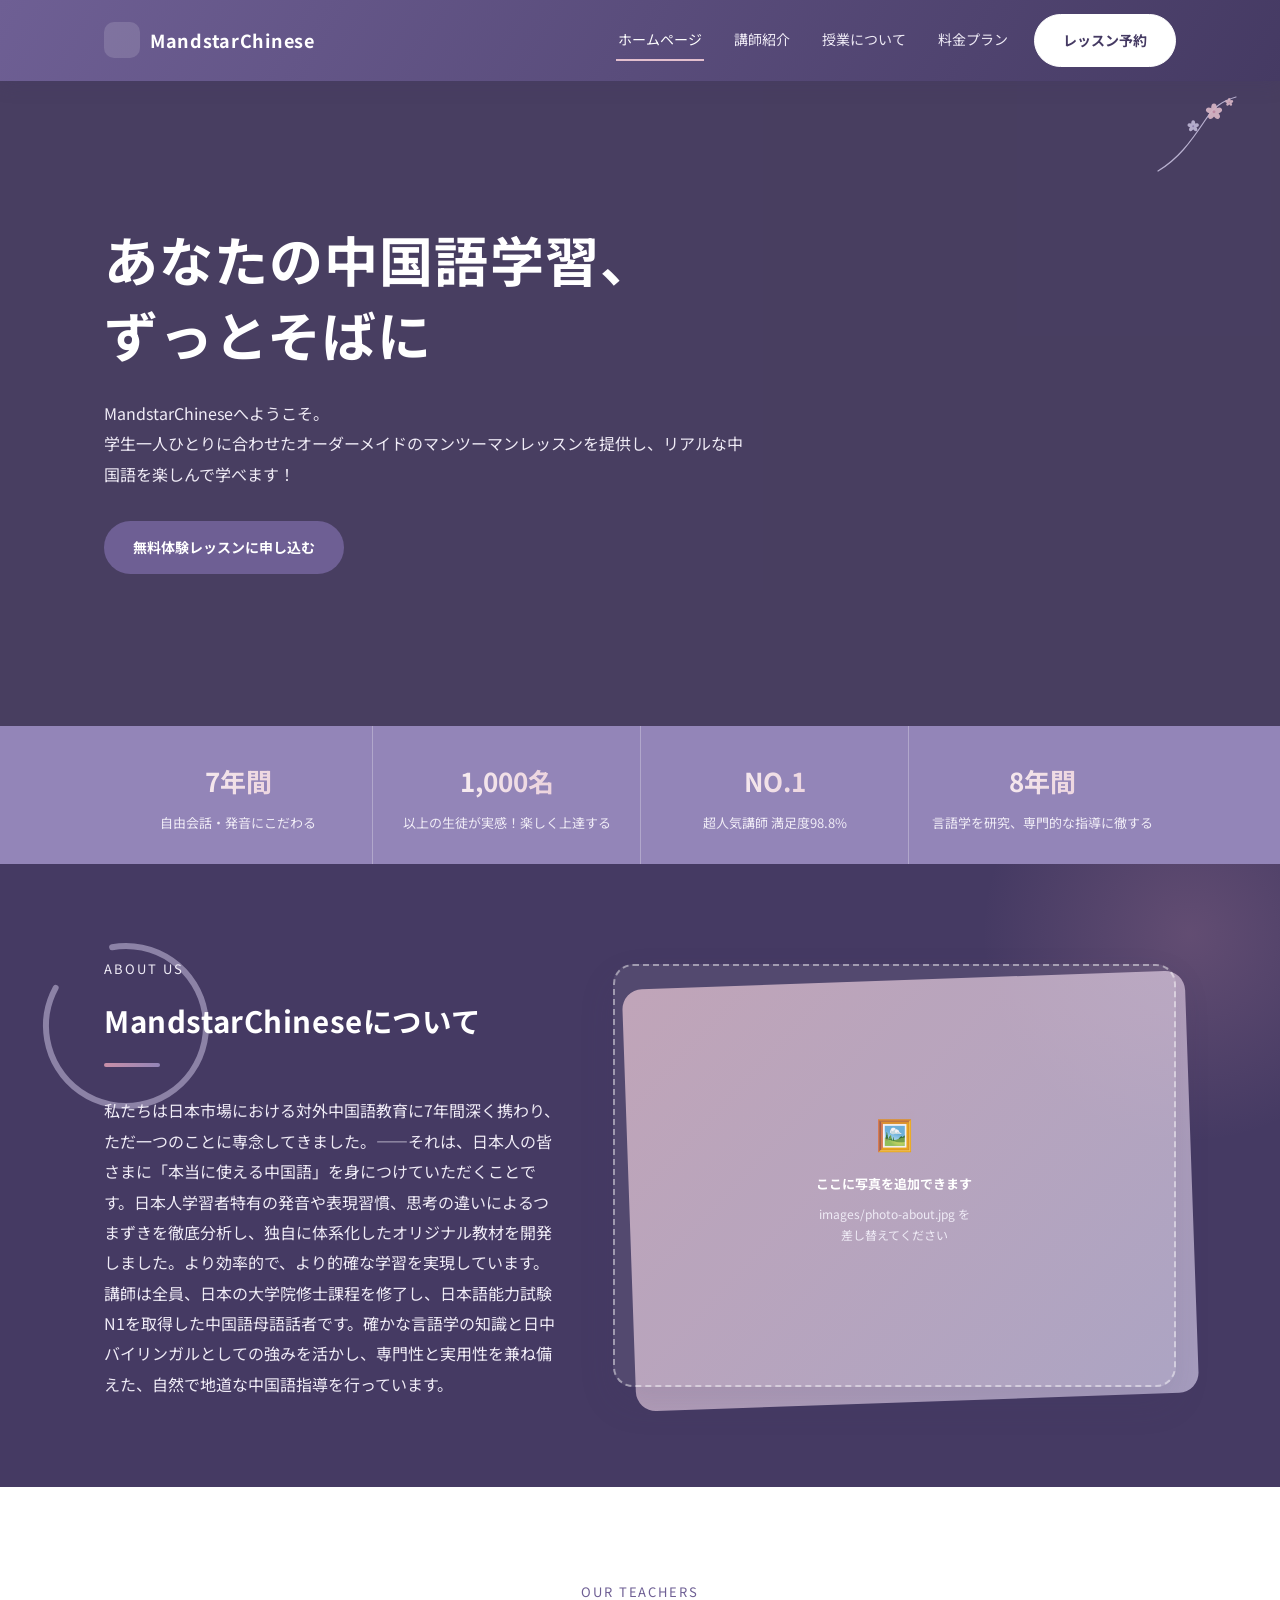
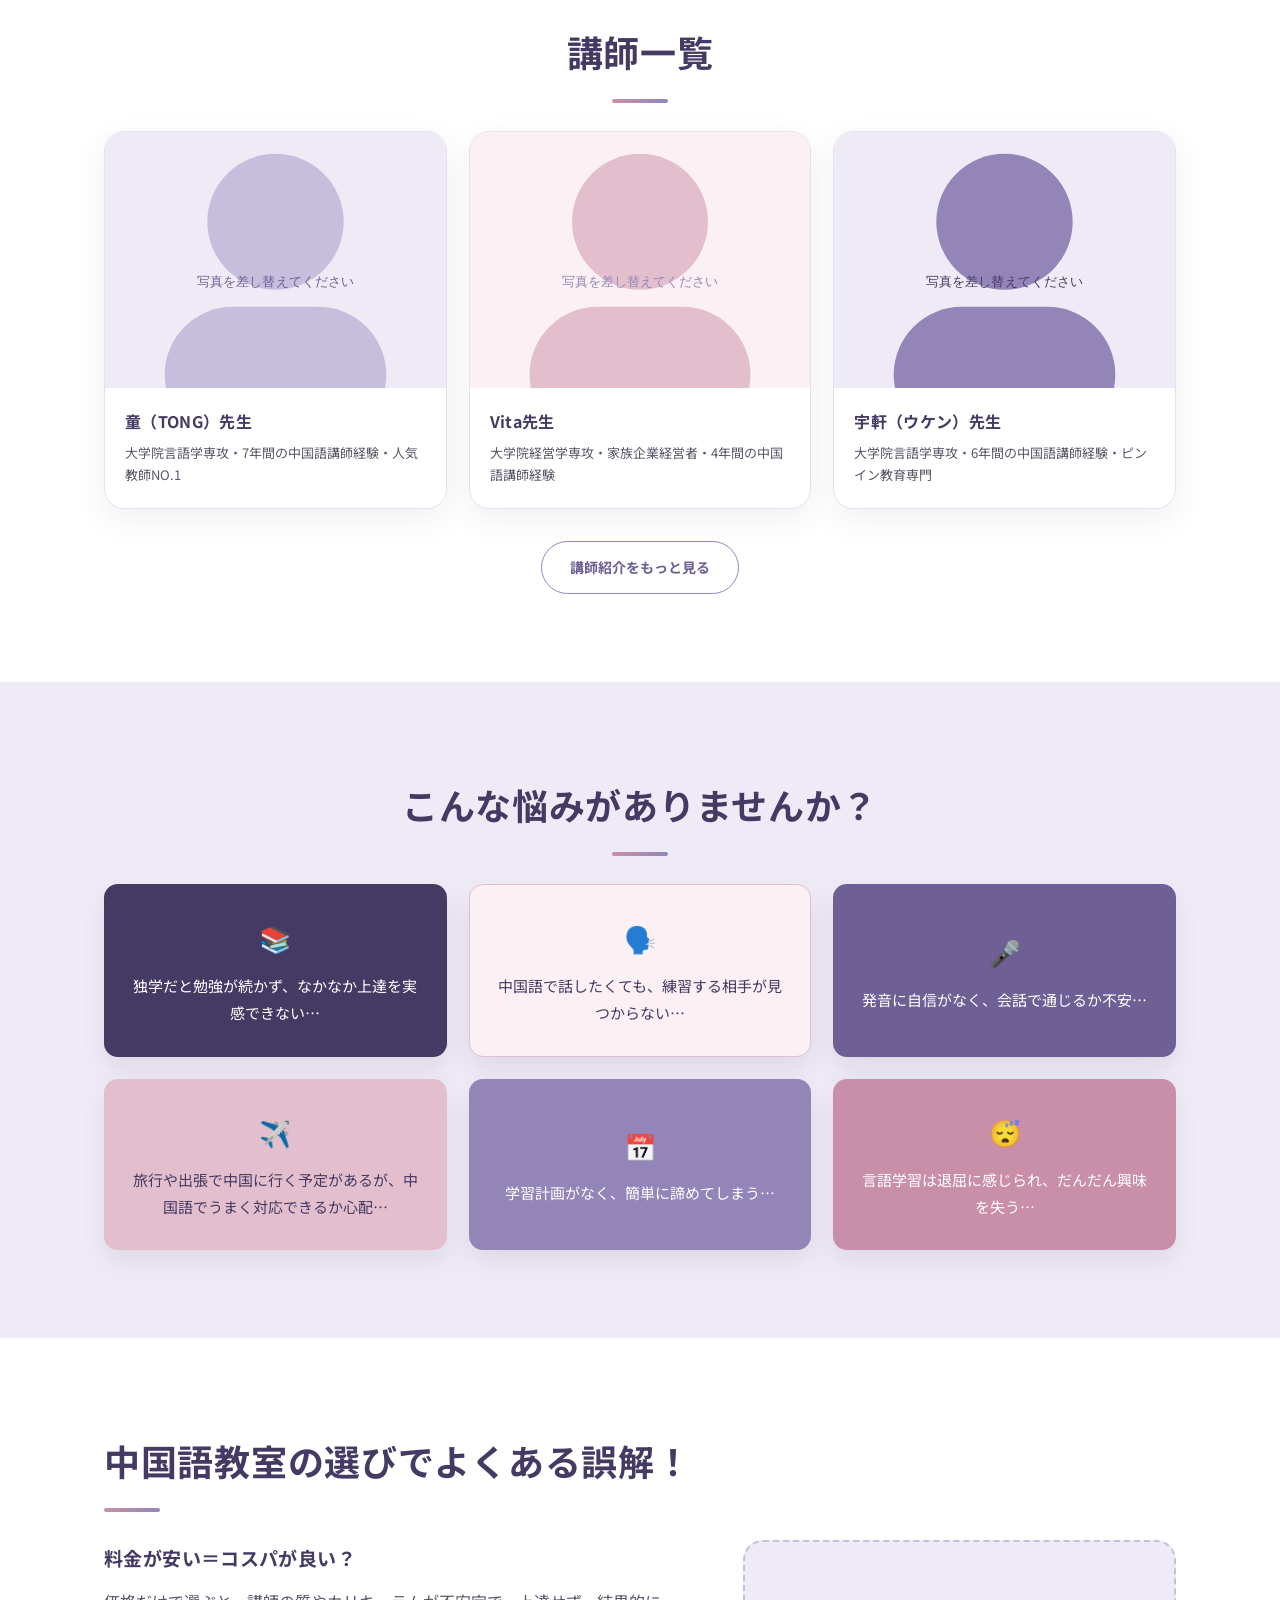
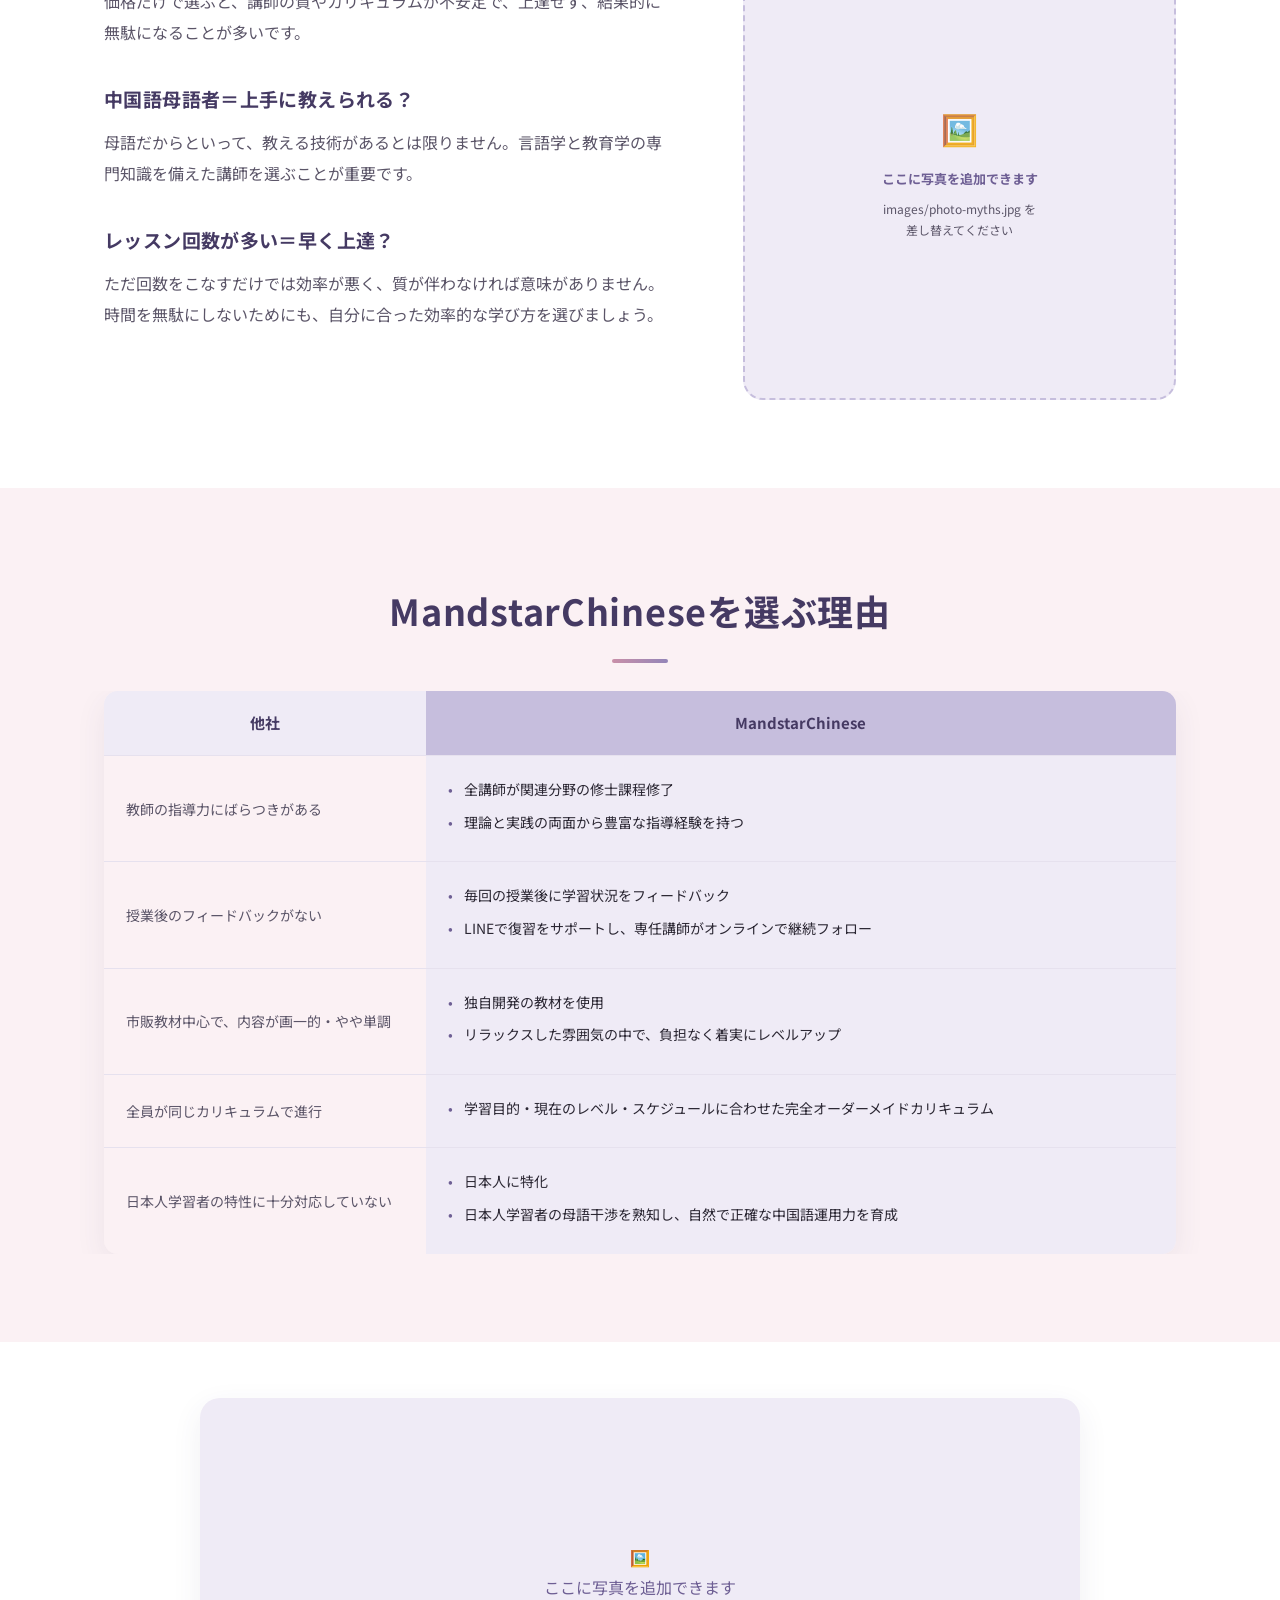
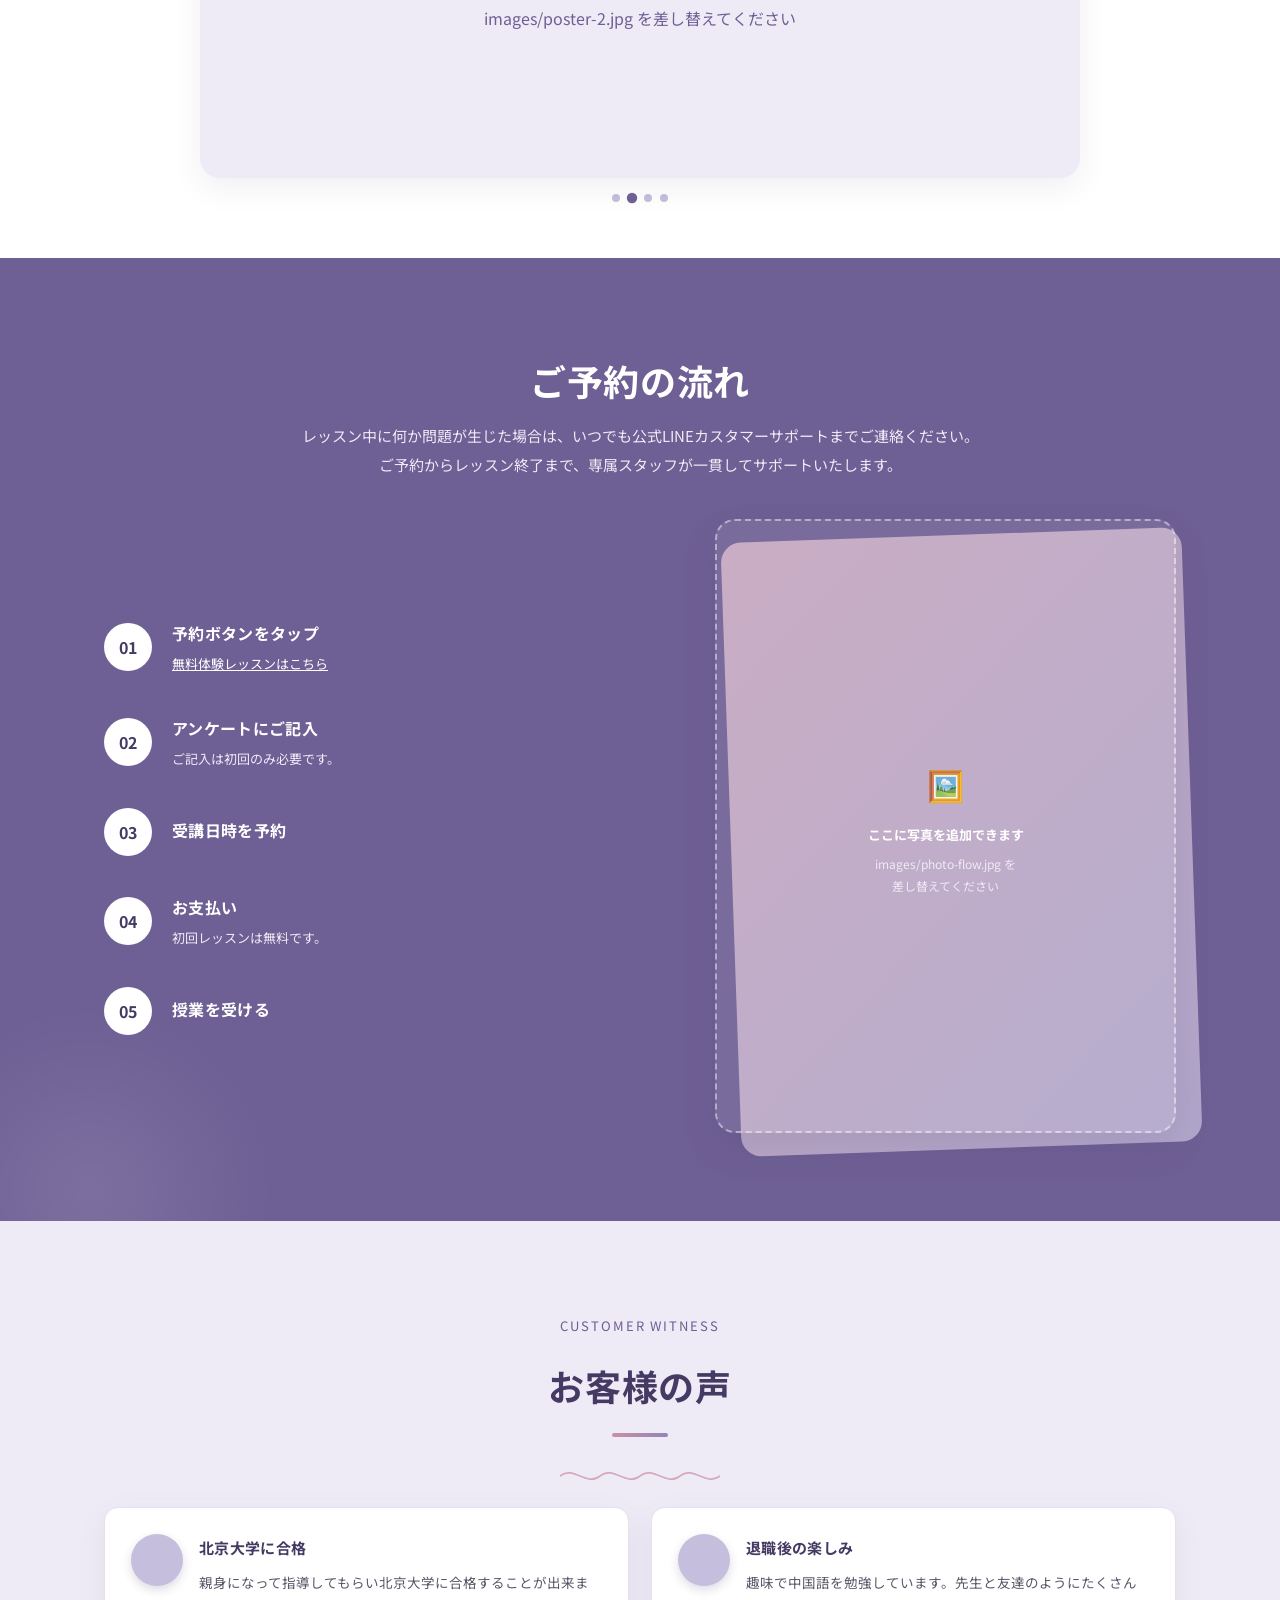
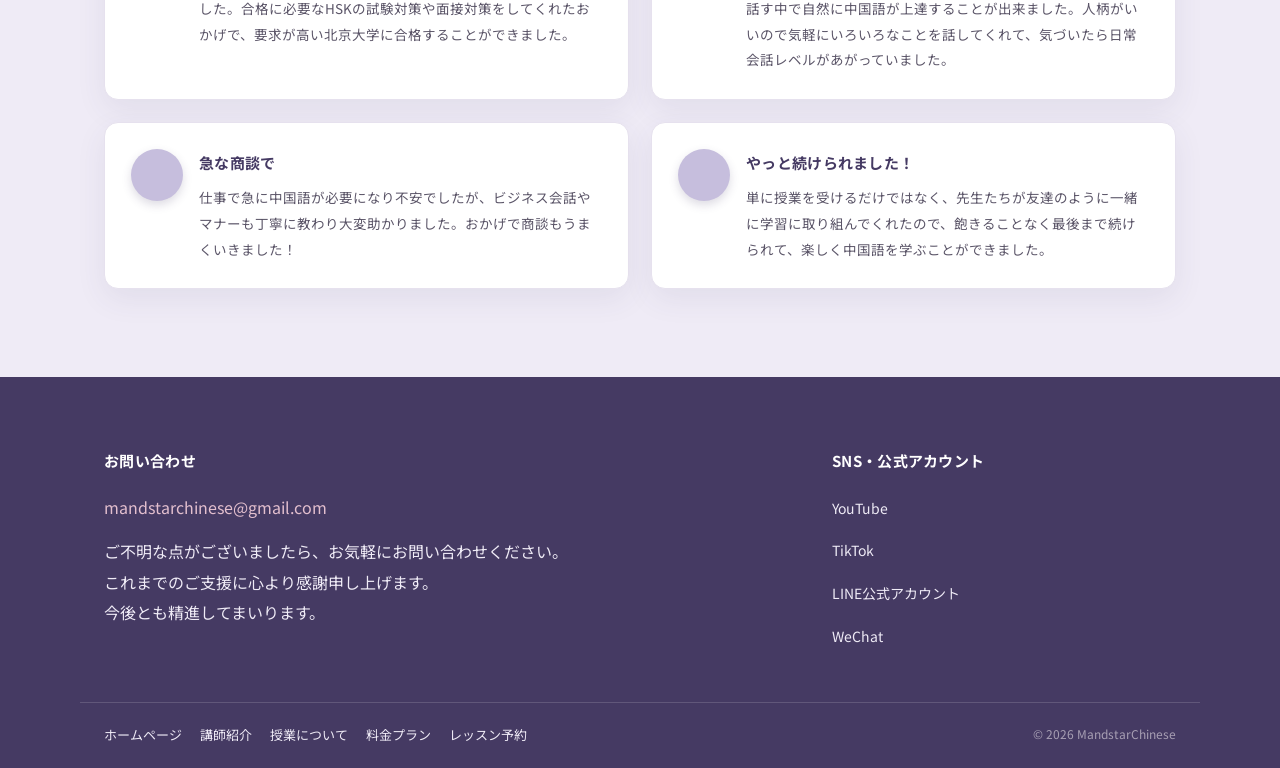
==== index.html @ 03eec08e "Add files via upload" ====
<!DOCTYPE html>
<html lang="ja">
<head>
<meta charset="UTF-8">
<meta name="viewport" content="width=device-width, initial-scale=1.0">
<title>MandstarChinese | あなたの中国語学習、ずっとそばに</title>
<meta name="description" content="MandstarChineseは、日本人学習者に特化したオーダーメイドのマンツーマン中国語レッスンを提供します。">
<link rel="preconnect" href="https://fonts.googleapis.com">
<link href="https://fonts.googleapis.com/css2?family=Noto+Sans+JP:wght@400;500;700;900&display=swap" rel="stylesheet">
<link rel="stylesheet" href="css/style.css">
</head>
<body>

<!-- ========== ヘッダー ========== -->
<header class="site-header">
  <div class="header-inner">
    <a href="index.html" class="logo">
      <!-- ★ロゴ画像: images/logo.png を置くとここに表示されます -->
      <span class="logo-mark"><img src="images/logo.png" alt="MandstarChinese ロゴ" onerror="this.remove()"></span>
      <span>MandstarChinese</span>
    </a>
    <nav class="main-nav" id="main-nav">
      <a href="index.html" class="nav-link active">ホームページ</a>
      <a href="teachers.html" class="nav-link">講師紹介</a>
      <a href="lessons.html" class="nav-link">授業について</a>
      <a href="pricing.html" class="nav-link">料金プラン</a>
    </nav>
    <a href="#" class="btn btn-pill" data-reservation-link target="_blank" rel="noopener">レッスン予約</a>
    <button class="nav-toggle" id="nav-toggle" aria-label="メニューを開く">&#9776;</button>
  </div>
</header>

<!-- ========== ヒーロー ========== -->
<section class="hero">
  <!--
    ★背景写真を追加するには★
    images/bg-hero.jpg というファイル名で写真を images フォルダに置くだけでOKです。
    （推奨: レッスン風景など横長写真、1920×1080px程度。このセクション全体の背景として表示され、
    上に半透明の黒いレイヤーが重なるので文字は常に読みやすくなります）
  -->
  <img src="images/bg-hero.jpg" alt="" class="section-bg-photo" onerror="this.remove()">
  <div class="section-overlay"></div>
  <img src="images/decor-sakura.svg" alt="" class="sakura-decor" aria-hidden="true">
  <div class="hero-inner">
    <div>
      <h1>あなたの中国語学習、<br>ずっとそばに</h1>
      <p>
        MandstarChineseへようこそ。<br>
        学生一人ひとりに合わせたオーダーメイドのマンツーマンレッスンを提供し、リアルな中国語を楽しんで学べます！
      </p>
      <div style="margin-top:32px;">
        <a href="#" class="btn btn-primary" data-reservation-link target="_blank" rel="noopener">無料体験レッスンに申し込む</a>
      </div>
    </div>
  </div>
</section>

<!-- ========== 実績数値バー ========== -->
<div class="stats-bar">
  <div class="container stats-grid">
    <div class="stat-item">
      <div class="stat-num">7年間</div>
      <div class="stat-label">自由会話・発音にこだわる</div>
    </div>
    <div class="stat-item">
      <div class="stat-num">1,000名</div>
      <div class="stat-label">以上の生徒が実感！楽しく上達する</div>
    </div>
    <div class="stat-item">
      <div class="stat-num">NO.1</div>
      <div class="stat-label">超人気講師 満足度98.8%</div>
    </div>
    <div class="stat-item">
      <div class="stat-num">8年間</div>
      <div class="stat-label">言語学を研究、専門的な指導に徹する</div>
    </div>
  </div>
</div>

<!-- ========== MandstarChineseについて ========== -->
<section class="about-section" style="position:relative;">
  <img src="images/decor-circle.svg" alt="" class="line-deco deco-circle" style="top:10%; left:2%;" aria-hidden="true">
  <div class="container split-block reverse">
    <div>
      <p class="eyebrow">About Us</p>
      <h2 class="section-title">MandstarChineseについて</h2>
      <div class="title-bar"></div>
      <p>
        私たちは日本市場における対外中国語教育に7年間深く携わり、ただ一つのことに専念してきました。――それは、日本人の皆さまに「本当に使える中国語」を身につけていただくことです。日本人学習者特有の発音や表現習慣、思考の違いによるつまずきを徹底分析し、独自に体系化したオリジナル教材を開発しました。より効率的で、より的確な学習を実現しています。講師は全員、日本の大学院修士課程を修了し、日本語能力試験N1を取得した中国語母語話者です。確かな言語学の知識と日中バイリンガルとしての強みを活かし、専門性と実用性を兼ね備えた、自然で地道な中国語指導を行っています。
      </p>
    </div>
    <!--
      ★画像を追加するには★
      images/photo-about.jpg というファイル名で写真を images フォルダに置くだけでOKです。
      （推奨: 教材やレッスン風景の写真、4:3、1200×900px程度）
    -->
    <div class="split-photo photo-stack">
      <div class="image-slot ratio-4-3 on-dark">
        <img src="images/photo-about.jpg" alt="MandstarChineseの授業風景" onerror="this.remove()">
        <div class="slot-placeholder">
          <span class="slot-icon">🖼️</span>
          <span class="slot-label">ここに写真を追加できます</span>
          <span class="slot-hint">images/photo-about.jpg を<br>差し替えてください</span>
        </div>
      </div>
    </div>
  </div>
</section>

<!-- ========== 講師プレビュー（teachers-data.js から自動生成） ========== -->
<section>
  <div class="container center">
    <p class="eyebrow">Our Teachers</p>
    <h2 class="section-title">講師一覧</h2>
    <div class="title-bar"></div>
  </div>
  <div class="container">
    <div class="card-grid cols-3" id="teacher-preview-list">
      <!-- js/render-teachers.js が自動でカードを生成します -->
    </div>
    <div class="center" style="margin-top:32px;">
      <a href="teachers.html" class="btn btn-outline">講師紹介をもっと見る</a>
    </div>
  </div>
</section>

<!-- ========== こんな悩みがありませんか？ ========== -->
<section class="bg-soft">
  <div class="container center">
    <h2 class="section-title">こんな悩みがありませんか？</h2>
    <div class="title-bar"></div>
  </div>
  <div class="container">
    <div class="card-grid cols-3">
      <div class="worry-card v1"><span class="worry-icon">📚</span>独学だと勉強が続かず、なかなか上達を実感できない…</div>
      <div class="worry-card v2"><span class="worry-icon">🗣️</span>中国語で話したくても、練習する相手が見つからない…</div>
      <div class="worry-card v3"><span class="worry-icon">🎤</span>発音に自信がなく、会話で通じるか不安…</div>
      <div class="worry-card v4"><span class="worry-icon">✈️</span>旅行や出張で中国に行く予定があるが、中国語でうまく対応できるか心配…</div>
      <div class="worry-card v5"><span class="worry-icon">📅</span>学習計画がなく、簡単に諦めてしまう…</div>
      <div class="worry-card v6"><span class="worry-icon">😴</span>言語学習は退屈に感じられ、だんだん興味を失う…</div>
    </div>
  </div>
</section>

<!-- ========== 中国語教室選びのよくある誤解 ========== -->
<section>
  <div class="container">
    <h2 class="section-title">中国語教室の選びでよくある誤解！</h2>
    <div class="title-bar"></div>
    <div class="split-block" style="align-items:stretch;">
      <div>
        <div class="myth-block">
          <h3>料金が安い＝コスパが良い？</h3>
          <p>価格だけで選ぶと、講師の質やカリキュラムが不安定で、上達せず、結果的に無駄になることが多いです。</p>
        </div>
        <div class="myth-block">
          <h3>中国語母語者＝上手に教えられる？</h3>
          <p>母語だからといって、教える技術があるとは限りません。言語学と教育学の専門知識を備えた講師を選ぶことが重要です。</p>
        </div>
        <div class="myth-block" style="margin-bottom:0;">
          <h3>レッスン回数が多い＝早く上達？</h3>
          <p>ただ回数をこなすだけでは効率が悪く、質が伴わなければ意味がありません。時間を無駄にしないためにも、自分に合った効率的な学び方を選びましょう。</p>
        </div>
      </div>
      <!--
        ★画像を追加するには★
        images/photo-myths.jpg というファイル名で写真を images フォルダに置くだけでOKです。
        （縦長、テキストブロックと同じ高さまで自動で伸びます）
      -->
      <div class="split-photo image-slot no-effect stretch-fill" style="margin-left:28px;margin-right:0;min-height:460px;">
        <img src="images/photo-myths.jpg" alt="" onerror="this.remove()">
        <div class="slot-placeholder">
          <span class="slot-icon">🖼️</span>
          <span class="slot-label">ここに写真を追加できます</span>
          <span class="slot-hint">images/photo-myths.jpg を<br>差し替えてください</span>
        </div>
      </div>
    </div>
  </div>
</section>

<!-- ========== MandstarChineseを選ぶ理由 ========== -->
<section class="bg-pink">
  <div class="container center">
    <h2 class="section-title">MandstarChineseを選ぶ理由</h2>
    <div class="title-bar"></div>
  </div>
  <div class="container table-scroll">
    <table class="compare-table">
      <thead>
        <tr><th>他社</th><th>MandstarChinese</th></tr>
      </thead>
      <tbody>
        <tr>
          <td>教師の指導力にばらつきがある</td>
          <td><ul><li>全講師が関連分野の修士課程修了</li><li>理論と実践の両面から豊富な指導経験を持つ</li></ul></td>
        </tr>
        <tr>
          <td>授業後のフィードバックがない</td>
          <td><ul><li>毎回の授業後に学習状況をフィードバック</li><li>LINEで復習をサポートし、専任講師がオンラインで継続フォロー</li></ul></td>
        </tr>
        <tr>
          <td>市販教材中心で、内容が画一的・やや単調</td>
          <td><ul><li>独自開発の教材を使用</li><li>リラックスした雰囲気の中で、負担なく着実にレベルアップ</li></ul></td>
        </tr>
        <tr>
          <td>全員が同じカリキュラムで進行</td>
          <td><ul><li>学習目的・現在のレベル・スケジュールに合わせた完全オーダーメイドカリキュラム</li></ul></td>
        </tr>
        <tr>
          <td>日本人学習者の特性に十分対応していない</td>
          <td><ul><li>日本人に特化</li><li>日本人学習者の母語干渉を熟知し、自然で正確な中国語運用力を育成</li></ul></td>
        </tr>
      </tbody>
    </table>
  </div>
</section>

<!-- ========== ポスターカルーセル（自動循環） ========== -->
<section class="tight">
  <div class="container">
    <!--
      ★写真を追加するには★
      images/poster-1.jpg 〜 poster-4.jpg というファイル名で images フォルダに置くだけでOKです。
      （推奨: 教室・レッスン風景・イベントなどの横長写真、21:9、1760×760px程度。4枚が自動で順番に切り替わります）
      枚数を増減したい場合は .poster-slide ブロックをコピー／削除し、
      下の .poster-dots 内の <span> も同数に合わせてください。
    -->
    <div class="poster-carousel" data-carousel>
      <div class="poster-slide is-active">
        <img src="images/poster-1.jpg" alt="教室の雰囲気の写真1" onerror="this.remove()">
        <div class="slot-placeholder">
          <span class="slot-icon">🖼️</span>
          <span class="slot-label">ここに写真を追加できます</span>
          <span class="slot-hint">images/poster-1.jpg を差し替えてください</span>
        </div>
      </div>
      <div class="poster-slide">
        <img src="images/poster-2.jpg" alt="教室の雰囲気の写真2" onerror="this.remove()">
        <div class="slot-placeholder">
          <span class="slot-icon">🖼️</span>
          <span class="slot-label">ここに写真を追加できます</span>
          <span class="slot-hint">images/poster-2.jpg を差し替えてください</span>
        </div>
      </div>
      <div class="poster-slide">
        <img src="images/poster-3.jpg" alt="教室の雰囲気の写真3" onerror="this.remove()">
        <div class="slot-placeholder">
          <span class="slot-icon">🖼️</span>
          <span class="slot-label">ここに写真を追加できます</span>
          <span class="slot-hint">images/poster-3.jpg を差し替えてください</span>
        </div>
      </div>
      <div class="poster-slide">
        <img src="images/poster-4.jpg" alt="教室の雰囲気の写真4" onerror="this.remove()">
        <div class="slot-placeholder">
          <span class="slot-icon">🖼️</span>
          <span class="slot-label">ここに写真を追加できます</span>
          <span class="slot-hint">images/poster-4.jpg を差し替えてください</span>
        </div>
      </div>
    </div>
    <div class="poster-dots">
      <span class="is-active"></span><span></span><span></span><span></span>
    </div>
  </div>
</section>

<!-- ========== ご予約の流れ ========== -->
<section class="flow-section">
  <div class="container center">
    <h2 class="section-title">ご予約の流れ</h2>
    <p class="section-sub">
      レッスン中に何か問題が生じた場合は、いつでも公式LINEカスタマーサポートまでご連絡ください。<br>
      ご予約からレッスン終了まで、専属スタッフが一貫してサポートいたします。
    </p>
  </div>
  <div class="container split-block">
    <div class="flow-steps" style="margin:0;">
      <div class="flow-step">
        <div class="flow-num">01</div>
        <div class="flow-text">
          <h4>予約ボタンをタップ</h4>
          <p><a href="#" data-reservation-link target="_blank" rel="noopener" style="color:#fff;text-decoration:underline;">無料体験レッスンはこちら</a></p>
        </div>
      </div>
      <div class="flow-step">
        <div class="flow-num">02</div>
        <div class="flow-text">
          <h4>アンケートにご記入</h4>
          <p>ご記入は初回のみ必要です。</p>
        </div>
      </div>
      <div class="flow-step">
        <div class="flow-num">03</div>
        <div class="flow-text"><h4>受講日時を予約</h4></div>
      </div>
      <div class="flow-step">
        <div class="flow-num">04</div>
        <div class="flow-text">
          <h4>お支払い</h4>
          <p>初回レッスンは無料です。</p>
        </div>
      </div>
      <div class="flow-step">
        <div class="flow-num">05</div>
        <div class="flow-text"><h4>授業を受ける</h4></div>
      </div>
    </div>
    <!--
      ★画像を追加するには★
      images/photo-flow.jpg というファイル名で写真を images フォルダに置くだけでOKです。
      （推奨: オンラインレッスンの様子、縦長 3:4、900×1200px程度）
    -->
    <div class="split-photo photo-stack">
      <div class="image-slot ratio-3-4 on-dark">
        <img src="images/photo-flow.jpg" alt="オンラインレッスンの様子" onerror="this.remove()">
        <div class="slot-placeholder">
          <span class="slot-icon">🖼️</span>
          <span class="slot-label">ここに写真を追加できます</span>
          <span class="slot-hint">images/photo-flow.jpg を<br>差し替えてください</span>
        </div>
      </div>
    </div>
  </div>
</section>

<!-- ========== お客様の声 ========== -->
<section class="bg-soft">
  <div class="container center">
    <p class="eyebrow">Customer Witness</p>
    <h2 class="section-title">お客様の声</h2>
    <div class="title-bar"></div>
    <img src="images/decor-wave.svg" alt="" style="width:160px;margin:0 auto 20px;opacity:.7;" aria-hidden="true">
  </div>
  <div class="container">
    <!--
      ★各生徒さんの写真を追加するには★
      images/customer-1.jpg 〜 customer-4.jpg というファイル名で images フォルダに置くだけでOKです（正方形推奨、300×300px程度）。
    -->
    <div class="card-grid cols-2">
      <div class="testimonial-card">
        <div class="avatar-slot"><img src="images/customer-1.jpg" alt="" onerror="this.remove()"></div>
        <div>
          <h4>北京大学に合格</h4>
          <p>親身になって指導してもらい北京大学に合格することが出来ました。合格に必要なHSKの試験対策や面接対策をしてくれたおかげで、要求が高い北京大学に合格することができました。</p>
        </div>
      </div>
      <div class="testimonial-card">
        <div class="avatar-slot"><img src="images/customer-2.jpg" alt="" onerror="this.remove()"></div>
        <div>
          <h4>退職後の楽しみ</h4>
          <p>趣味で中国語を勉強しています。先生と友達のようにたくさん話す中で自然に中国語が上達することが出来ました。人柄がいいので気軽にいろいろなことを話してくれて、気づいたら日常会話レベルがあがっていました。</p>
        </div>
      </div>
      <div class="testimonial-card">
        <div class="avatar-slot"><img src="images/customer-3.jpg" alt="" onerror="this.remove()"></div>
        <div>
          <h4>急な商談で</h4>
          <p>仕事で急に中国語が必要になり不安でしたが、ビジネス会話やマナーも丁寧に教わり大変助かりました。おかげで商談もうまくいきました！</p>
        </div>
      </div>
      <div class="testimonial-card">
        <div class="avatar-slot"><img src="images/customer-4.jpg" alt="" onerror="this.remove()"></div>
        <div>
          <h4>やっと続けられました！</h4>
          <p>単に授業を受けるだけではなく、先生たちが友達のように一緒に学習に取り組んでくれたので、飽きることなく最後まで続けられて、楽しく中国語を学ぶことができました。</p>
        </div>
      </div>
    </div>
  </div>
</section>

<!-- ========== フッター ========== -->
<footer class="site-footer" id="contact">
  <div class="footer-inner">
    <div class="footer-col">
      <h3>お問い合わせ</h3>
      <p class="footer-email"><a href="mailto:mandstarchinese@gmail.com" data-contact-email="link"><span data-contact-email="text">mandstarchinese@gmail.com</span></a></p>
      <p style="margin-top:14px;">
        ご不明な点がございましたら、お気軽にお問い合わせください。<br>
        これまでのご支援に心より感謝申し上げます。<br>
        今後とも精進してまいります。
      </p>
    </div>
    <div class="footer-col footer-social">
      <h3>SNS・公式アカウント</h3>
      <!-- ★クリックすると各SNSページに移動します。リンク先は js/config.js で設定してください -->
      <ul class="footer-social-list">
        <li><a href="#" data-social="youtube" target="_blank" rel="noopener">YouTube</a></li>
        <li><a href="#" data-social="tiktok" target="_blank" rel="noopener">TikTok</a></li>
        <li><a href="#" data-social="line" target="_blank" rel="noopener">LINE公式アカウント</a></li>
        <li><a href="#" data-social="wechat" target="_blank" rel="noopener">WeChat</a></li>
      </ul>
    </div>
  </div>
  <div class="footer-bottom">
    <nav class="footer-nav">
      <a href="index.html">ホームページ</a>
      <a href="teachers.html">講師紹介</a>
      <a href="lessons.html">授業について</a>
      <a href="pricing.html">料金プラン</a>
      <a href="#" data-reservation-link target="_blank" rel="noopener">レッスン予約</a>
    </nav>
    <p class="copyright">&copy; 2026 MandstarChinese</p>
  </div>
</footer>

<script src="js/config.js"></script>
<script src="js/teachers-data.js"></script>
<script src="js/render-teachers.js"></script>
<script src="js/main.js"></script>
</body>
</html>
---- css/style.css ----
/* ==========================================================================
   MandstarChinese - 共通スタイルシート
   カラーパレット・タイポグラフィ・共通コンポーネントをここで一元管理します。
   配色を変えたい場合は :root 内の変数だけを書き換えてください。
   ========================================================================== */

:root {
  --purple-900: #453A63;
  --purple-700: #6E5F94;
  --purple-500: #9385B8;
  --purple-300: #C6BEDD;
  --purple-100: #EFEBF6;
  --pink-500: #C98FA8;
  --pink-300: #E3BFCE;
  --pink-100: #FBF1F4;
  --white: #FFFFFF;
  --ink-900: #2B2733;
  --ink-600: #5B5568;
  --ink-300: #A79FB3;
  --border: #E6E1EE;
  --shadow: 0 10px 30px rgba(69, 58, 99, 0.08);
  --radius-lg: 20px;
  --radius-md: 14px;
  --radius-sm: 8px;
  --max-width: 1120px;
}

* { box-sizing: border-box; margin: 0; padding: 0; }
html { scroll-behavior: smooth; }

body {
  font-family: "Noto Sans JP", "Hiragino Kaku Gothic ProN", "Yu Gothic", "Meiryo", sans-serif;
  color: var(--ink-900);
  background: var(--white);
  line-height: 1.9;
  -webkit-font-smoothing: antialiased;
}

img { max-width: 100%; display: block; }
a { color: inherit; text-decoration: none; }
ul { list-style: none; }

.container { max-width: var(--max-width); margin: 0 auto; padding: 0 24px; }

section { padding: 88px 0; }
section.tight { padding: 56px 0; }

h1, h2, h3, h4 { font-weight: 700; letter-spacing: 0.02em; }

.eyebrow {
  display: inline-block;
  font-size: 13px;
  letter-spacing: 0.15em;
  color: var(--purple-700);
  text-transform: uppercase;
  margin-bottom: 12px;
}

.section-title { font-size: clamp(26px, 3.4vw, 36px); color: var(--purple-900); margin-bottom: 8px; }
.section-sub { color: var(--ink-600); font-size: 15px; margin-bottom: 40px; }

.title-bar { width: 56px; height: 4px; background: linear-gradient(90deg, var(--pink-500), var(--purple-500)); border-radius: 2px; margin: 14px 0 28px; }
.center { text-align: center; }
.center .title-bar { margin-left: auto; margin-right: auto; }

/* ---------- Buttons ---------- */
.btn {
  display: inline-flex;
  align-items: center;
  justify-content: center;
  padding: 12px 28px;
  border-radius: 999px;
  font-size: 14px;
  font-weight: 700;
  border: 1.5px solid transparent;
  cursor: pointer;
  transition: all .2s ease;
  white-space: nowrap;
}
.btn-pill { background: var(--white); color: var(--purple-900); border-color: var(--white); }
.btn-pill:hover { background: var(--pink-100); }
.btn-primary { background: var(--purple-700); color: var(--white); }
.btn-primary:hover { background: var(--purple-900); }
.btn-outline { border-color: var(--purple-500); color: var(--purple-700); background: transparent; }
.btn-outline:hover { background: var(--purple-100); }

/* ---------- Header ---------- */
.site-header { position: sticky; top: 0; z-index: 100; background: linear-gradient(120deg, var(--purple-700), var(--purple-900)); box-shadow: 0 4px 18px rgba(69,58,99,.18); }
.header-inner { max-width: var(--max-width); margin: 0 auto; padding: 14px 24px; display: flex; align-items: center; gap: 24px; }
.logo { display: flex; align-items: center; gap: 10px; color: var(--white); font-weight: 700; font-size: 18px; letter-spacing: 0.04em; margin-right: auto; white-space: nowrap; }
.logo-mark {
  width: 36px; height: 36px; border-radius: 10px;
  background: rgba(255,255,255,.14);
  display: flex; align-items: center; justify-content: center;
  overflow: hidden; flex-shrink: 0;
}
.logo-mark img { width: 100%; height: 100%; object-fit: cover; }
.main-nav { display: flex; gap: 28px; }
.nav-link { color: var(--purple-100); font-size: 14px; padding: 6px 2px; border-bottom: 2px solid transparent; }
.nav-link:hover, .nav-link.active { color: var(--white); border-color: var(--pink-300); }
.nav-toggle { display: none; background: none; border: none; color: var(--white); font-size: 22px; cursor: pointer; }

@media (max-width: 860px) {
  .main-nav { position: absolute; top: 100%; left: 0; right: 0; background: var(--purple-900); flex-direction: column; padding: 12px 24px; gap: 6px; display: none; }
  .main-nav.open { display: flex; }
  .nav-toggle { display: block; order: 3; }
  .header-inner { flex-wrap: wrap; position: relative; }
}

/* ---------- Hero ---------- */
.hero { position: relative; overflow: hidden; color: var(--white); background: var(--purple-700); }
.hero-inner { max-width: var(--max-width); margin: 0 auto; padding: 52px 24px 64px; position: relative; z-index: 2; }
.hero h1 { font-size: clamp(32px, 5vw, 54px); line-height: 1.4; margin-bottom: 26px; }
.hero p { max-width: 640px; color: var(--purple-100); font-size: 16px; }

/* 背景写真＋グラデーションのオーバーレイ（写真が無い場合はグラデーションのみ表示） */
.section-bg-photo { position: absolute; inset: 0; width: 100%; height: 100%; object-fit: cover; z-index: 0; }
.section-overlay { position: absolute; inset: 0; z-index: 1; }
/* ヒーローは背景写真全面表示＋低めの不透明度の黒レイヤーで文字を読みやすくする */
.hero .section-overlay { background: rgba(0,0,0,.35); }

.stats-bar { background: var(--purple-500); color: var(--white); overflow-x: auto; }
.stats-grid { display: grid; grid-template-columns: repeat(4, 1fr); }
.stat-item { padding: 30px 14px; border-left: 1px solid rgba(255,255,255,.28); text-align: center; }
.stat-item:first-child { border-left: none; }
.stat-num {
  font-size: clamp(19px, 2.2vw, 26px); font-weight: 700; margin-bottom: 8px; white-space: nowrap;
  background: linear-gradient(90deg, var(--white), var(--pink-300));
  -webkit-background-clip: text; background-clip: text; color: transparent;
}
.stat-label { font-size: clamp(10.5px, 1.05vw, 13px); color: var(--purple-100); line-height: 1.6; white-space: nowrap; }
@media (max-width: 620px) {
  .stats-grid { grid-template-columns: repeat(4, minmax(160px, 1fr)); }
}

/* ---------- About ---------- */
.about-section { position: relative; overflow: hidden; background: var(--purple-900); color: var(--white); }
.about-section .section-title { color: var(--white); white-space: nowrap; font-size: clamp(19px, 2.3vw, 32px); }
.about-section p { color: var(--purple-100); max-width: 820px; }
.about-section::after {
  content: ""; position: absolute; width: 420px; height: 420px; border-radius: 50%;
  background: radial-gradient(circle, rgba(201,143,168,.22), transparent 70%);
  top: -140px; right: -120px; z-index: 0; pointer-events: none;
}
.about-section .container { position: relative; z-index: 1; }

/* ---------- Card grid ---------- */
.card-grid { display: grid; gap: 22px; }
.card-grid.cols-3 { grid-template-columns: repeat(3, 1fr); }
.card-grid.cols-2 { grid-template-columns: repeat(2, 1fr); }
@media (max-width: 860px) {
  .card-grid.cols-3, .card-grid.cols-2 { grid-template-columns: 1fr; }
}

.teacher-card { background: var(--white); border: 1px solid var(--border); border-radius: var(--radius-lg); overflow: hidden; box-shadow: var(--shadow); transition: transform .2s ease; }
.teacher-card:hover { transform: translateY(-4px); }
.teacher-card img { width: 100%; aspect-ratio: 4/3; object-fit: cover; background: var(--purple-100); }
.teacher-card .teacher-body { padding: 18px 20px 22px; }
.teacher-card h3 { font-size: 16px; color: var(--purple-900); margin-bottom: 6px; }
.teacher-card .teacher-tagline { font-size: 13px; color: var(--ink-600); line-height: 1.7; }

.teacher-full { display: grid; grid-template-columns: 300px 1fr; gap: 40px; background: var(--purple-100); border-radius: var(--radius-lg); padding: 36px; margin-bottom: 32px; }
.teacher-full img { border-radius: var(--radius-md); aspect-ratio: 3/4; object-fit: cover; }
.teacher-full h3 { color: var(--purple-900); font-size: 22px; margin-bottom: 6px; }
.teacher-full .teacher-tagline { color: var(--purple-700); font-size: 13px; margin-bottom: 18px; font-weight: 700; }
.teacher-full p { margin-bottom: 14px; color: var(--ink-600); font-size: 14.5px; }
@media (max-width: 760px) { .teacher-full { grid-template-columns: 1fr; padding: 22px; } }

/* ---------- Worry / misconception boxes ---------- */
.worry-card {
  border-radius: var(--radius-md); padding: 30px 26px; color: var(--white);
  font-size: 15px; line-height: 1.8; min-height: 130px;
  display: flex; flex-direction: column; align-items: center; justify-content: center;
  text-align: center;
  box-shadow: 0 12px 26px rgba(69,58,99,.10);
  transition: transform .25s ease, box-shadow .25s ease;
  cursor: default;
}
.worry-card .worry-icon {
  position: relative; font-size: 26px; margin: 0 auto 10px; display: block; opacity: .95; text-align: center;
  animation: floatBounce 3s ease-in-out infinite;
}
.worry-card:nth-child(2) .worry-icon { animation-delay: .3s; }
.worry-card:nth-child(3) .worry-icon { animation-delay: .6s; }
.worry-card:nth-child(4) .worry-icon { animation-delay: .9s; }
.worry-card:nth-child(5) .worry-icon { animation-delay: 1.2s; }
.worry-card:nth-child(6) .worry-icon { animation-delay: 1.5s; }
.worry-card:hover { transform: translateY(-6px) scale(1.03); box-shadow: 0 20px 40px rgba(69,58,99,.20); }
.worry-card.v1 { background: var(--purple-900); }
.worry-card.v2 { background: var(--pink-100); color: var(--purple-900); border: 1px solid var(--pink-300); }
.worry-card.v3 { background: var(--purple-700); }
.worry-card.v4 { background: var(--pink-300); color: var(--purple-900); }
.worry-card.v5 { background: var(--purple-500); }
.worry-card.v6 { background: var(--pink-500); }

.myth-block { margin-bottom: 34px; max-width: 780px; }
.myth-block h3 { color: var(--purple-900); font-size: 19px; margin-bottom: 10px; }
.myth-block p { color: var(--ink-600); }

/* ---------- Comparison table ---------- */
.compare-table { width: 100%; border-collapse: collapse; border-radius: var(--radius-md); overflow: hidden; box-shadow: var(--shadow); }
.compare-table th { background: var(--purple-300); color: var(--purple-900); padding: 18px 22px; font-size: 15px; text-align: center; }
.compare-table th:first-child { background: var(--purple-100); }
.compare-table td { padding: 20px 22px; font-size: 14px; vertical-align: middle; text-align: left; border-top: 1px solid var(--border); }
.compare-table td:first-child { background: var(--pink-100); color: var(--ink-600); width: 30%; }
.compare-table td:last-child { background: var(--purple-100); color: var(--ink-900); }
.compare-table ul { margin: 0; }
.compare-table ul li { margin-bottom: 6px; padding-left: 16px; position: relative; }
.compare-table ul li::before { content: "•"; position: absolute; left: 0; color: var(--purple-700); }
.table-scroll { overflow-x: auto; }
.table-scroll table { min-width: 640px; }

/* ---------- Booking flow ---------- */
.flow-section { position: relative; overflow: hidden; background: var(--purple-700); color: var(--white); }
.flow-section::before {
  content: ""; position: absolute; width: 380px; height: 380px; border-radius: 50%;
  background: radial-gradient(circle, rgba(255,255,255,.10), transparent 70%);
  bottom: -160px; left: -100px; z-index: 0; pointer-events: none;
}
.flow-section .container { position: relative; z-index: 1; }
.flow-section .section-title { color: var(--white); }
.flow-section .section-sub { color: var(--purple-100); }
.flow-steps { max-width: 560px; margin: 0 auto; position: relative; }
.flow-step { display: flex; align-items: center; gap: 20px; padding: 18px 0; position: relative; }
.flow-num { width: 48px; height: 48px; border-radius: 50%; background: var(--white); color: var(--purple-900); display: flex; align-items: center; justify-content: center; font-weight: 700; flex-shrink: 0; }
.flow-text h4 { font-size: 16px; margin-bottom: 4px; }
.flow-text p { font-size: 13px; color: var(--purple-100); }

/* ---------- Testimonials ---------- */
.testimonial-card { background: var(--white); border: 1px solid var(--border); border-radius: var(--radius-md); padding: 26px; display: flex; gap: 16px; box-shadow: var(--shadow); transition: box-shadow .2s ease, transform .2s ease; }
.testimonial-card:hover { transform: translateY(-3px); box-shadow: 0 16px 34px rgba(69,58,99,.14); }
.avatar-slot { position: relative; width: 52px; height: 52px; border-radius: 50%; background: var(--purple-300); flex-shrink: 0; overflow: hidden; box-shadow: 0 4px 10px rgba(69,58,99,.18); }
.avatar-slot img { position: absolute; inset: 0; width: 100%; height: 100%; object-fit: cover; }
.testimonial-card h4 { color: var(--purple-900); font-size: 15px; margin-bottom: 8px; }
.testimonial-card p { font-size: 13.5px; color: var(--ink-600); }

/* ---------- Pricing ---------- */
.pricing-pattern { margin-bottom: 70px; }
.pricing-pattern h2 { color: var(--purple-900); text-align: center; font-size: 28px; margin-bottom: 6px; }
.pricing-pattern > p.pattern-desc { text-align: center; color: var(--ink-600); margin-bottom: 34px; font-size: 14px; }
.pricing-grid { display: grid; grid-template-columns: repeat(3, 1fr); gap: 22px; }
@media (max-width: 900px) { .pricing-grid { grid-template-columns: 1fr; } }
.price-card { border: 1px solid var(--border); border-radius: var(--radius-lg); overflow: hidden; box-shadow: var(--shadow); display: flex; flex-direction: column; transition: transform .2s ease, box-shadow .2s ease; }
.price-card:hover { transform: translateY(-6px); box-shadow: 0 20px 40px rgba(69,58,99,.16); }
.price-card.featured { border: 2px solid var(--pink-500); box-shadow: 0 14px 34px rgba(201,143,168,.22); }
.price-head { background: var(--purple-500); color: var(--white); padding: 22px; text-align: center; }
.price-card.featured .price-head { background: var(--purple-700); }
.price-head h3 { font-size: 17px; margin-bottom: 4px; }
.price-head span { font-size: 12px; color: var(--purple-100); }
.price-body { padding: 22px; flex: 1; }
.price-body li { font-size: 13.5px; color: var(--ink-600); margin-bottom: 10px; padding-left: 18px; position: relative; }
.price-body li::before { content: "✓"; position: absolute; left: 0; color: var(--purple-700); font-weight: 700; }
.price-foot { padding: 20px 22px 26px; text-align: center; border-top: 1px dashed var(--border); }
.price-value { font-size: 22px; font-weight: 700; color: var(--pink-500); }
.price-unit { font-size: 12px; color: var(--ink-300); margin-left: 4px; }
.price-note { text-align: center; font-size: 13px; color: var(--ink-600); margin-top: 22px; }

/* ---------- Lessons page pattern table ---------- */
.pattern-table { width: 100%; border-collapse: collapse; min-width: 640px; box-shadow: var(--shadow); border-radius: var(--radius-md); overflow: hidden; }
.pattern-table th, .pattern-table td { padding: 20px 24px; border-top: 1px solid var(--border); text-align: center; vertical-align: middle; font-size: 14px; }
.pattern-table thead th { background: var(--purple-700); color: var(--white); border-top: none; font-size: 15px; }
.pattern-table tbody th { background: var(--purple-100); color: var(--purple-900); white-space: nowrap; }
.pattern-table tbody td { background: var(--pink-100); color: var(--ink-900); }
.pattern-table tbody td:has(ul), .pattern-table tbody td.cell-left { text-align: left; }
.pattern-table tbody td ul { margin: 0; }
.pattern-table tbody td ul li, .pattern-table tbody td { line-height: 1.8; }
.pattern-table tbody td ul li { padding-left: 14px; position: relative; margin-bottom: 6px; }
.pattern-table tbody td ul li::before { content: "-"; position: absolute; left: 0; color: var(--purple-700); }

/* ---------- FAQ ---------- */
.faq-item { border-bottom: 1px solid var(--border); padding: 18px 0; }
.faq-item summary { cursor: pointer; font-weight: 700; color: var(--purple-900); font-size: 15px; list-style: none; position: relative; padding-right: 30px; }
.faq-item summary::-webkit-details-marker { display: none; }
.faq-item summary::after { content: "+"; position: absolute; right: 0; top: 0; color: var(--pink-500); font-size: 20px; }
.faq-item[open] summary::after { content: "\2013"; }
.faq-item .faq-answer { margin-top: 12px; color: var(--ink-600); font-size: 14px; }
.faq-item .faq-answer a { color: var(--purple-700); text-decoration: underline; }

/* ---------- Footer ---------- */
.site-footer { background: var(--purple-900); color: var(--purple-100); padding: 70px 0 0; }
.footer-inner { max-width: var(--max-width); margin: 0 auto; padding: 0 24px; display: grid; grid-template-columns: 2fr 1fr; gap: 40px; padding-bottom: 50px; }
.footer-col h3 { color: var(--white); font-size: 15px; margin-bottom: 16px; }
.footer-email a { color: var(--pink-300); }
.footer-note { font-size: 12px; color: var(--ink-300); margin-top: 10px; }

/* SNSテキストリンク（整然と並べて、クリックで各SNSページへ移動） */
.footer-social-list { display: flex; flex-direction: column; gap: 10px; }
.footer-social-list a {
  display: inline-block; font-size: 14px; color: var(--purple-100);
  border-bottom: 1px solid transparent; padding-bottom: 2px; width: fit-content;
  transition: color .2s ease, border-color .2s ease;
}
.footer-social-list a:hover { color: var(--white); border-color: var(--pink-300); }
.footer-bottom { border-top: 1px solid rgba(255,255,255,.15); padding: 20px 24px; display: flex; justify-content: space-between; flex-wrap: wrap; gap: 12px; max-width: var(--max-width); margin: 0 auto; }
.footer-nav { display: flex; gap: 18px; flex-wrap: wrap; font-size: 13px; }
.copyright { font-size: 12px; color: var(--ink-300); }
@media (max-width: 700px) { .footer-inner { grid-template-columns: 1fr; } }

/* ---------- Page sub-hero ---------- */
.page-hero { position: relative; overflow: hidden; background: var(--purple-900); color: var(--white); padding: 64px 0; text-align: center; }
.page-hero .section-overlay { background: linear-gradient(120deg, rgba(110,95,148,.9), rgba(69,58,99,.92)); }
.page-hero .container { position: relative; z-index: 2; }
.page-hero h1 { font-size: clamp(26px, 4vw, 36px); margin-bottom: 10px; }
.page-hero p { color: var(--purple-100); font-size: 14px; }

.bg-soft { background: var(--purple-100); }
.bg-pink { background: var(--pink-100); }

/* ==========================================================================
   装飾要素（和のミニマルテイスト）
   ========================================================================== */
.dot-pattern { background-image: radial-gradient(var(--purple-300) 1.4px, transparent 1.4px); background-size: 22px 22px; }
.wave-divider { line-height: 0; position: relative; z-index: 1; }
.wave-divider svg { width: 100%; height: 56px; display: block; }
.sakura-decor { position: absolute; top: 14px; right: 3%; width: 88px; opacity: .9; pointer-events: none; z-index: 3; }
.sakura-decor.sakura-left { left: 3%; right: auto; transform: scaleX(-1); }
.line-deco { position: absolute; pointer-events: none; opacity: .55; z-index: 0; }
.line-deco.deco-circle { width: 200px; }
.line-deco.deco-wave { width: 180px; }
.line-deco.deco-lines { width: 110px; top: 18px; left: 3%; opacity: .8; z-index: 3; }

/* ==========================================================================
   画像プレースホルダー（image-slot）
   ------------------------------------------------------------------------
   使い方: <img> のsrcに指定したファイルを images/ フォルダに置くだけで、
   自動的に写真へ切り替わります（onerrorで枠のプレースホルダーが消えます）。
   コードは一切編集不要です。
   ========================================================================== */
.image-slot {
  position: relative;
  border: 2px dashed var(--purple-300);
  border-radius: var(--radius-lg);
  background: var(--purple-100);
  overflow: hidden;
  box-shadow: 0 16px 36px rgba(69,58,99,.12);
  transition: box-shadow .25s ease, transform .25s ease;
}
.image-slot:hover { transform: translateY(-3px); box-shadow: 0 22px 44px rgba(69,58,99,.18); }

/* 「重ね置き」風の立体シャドウ（ヒーロー・About写真などに使用） */
.photo-stack { position: relative; }
.photo-stack::before {
  content: "";
  position: absolute;
  inset: 0;
  transform: translate(16px, 16px) rotate(-2deg);
  background: linear-gradient(135deg, var(--pink-300), var(--purple-300));
  border-radius: var(--radius-lg);
  z-index: -1;
  opacity: .75;
}
.photo-stack .image-slot { position: relative; z-index: 1; }
.image-slot img { position: absolute; inset: 0; width: 100%; height: 100%; object-fit: cover; z-index: 2; }
.image-slot .slot-placeholder {
  position: relative; z-index: 1;
  display: flex; flex-direction: column; align-items: center; justify-content: center;
  text-align: center; height: 100%; min-height: 220px; padding: 28px 20px; color: var(--purple-700);
}
.image-slot .slot-icon { font-size: 30px; margin-bottom: 10px; opacity: .85; }
.image-slot .slot-label { font-size: 13px; font-weight: 700; margin-bottom: 6px; }
.image-slot .slot-hint { font-size: 12px; color: var(--ink-600); line-height: 1.8; }
.image-slot.on-dark { background: rgba(255,255,255,.08); border-color: rgba(255,255,255,.45); }
.image-slot.on-dark .slot-placeholder { color: var(--white); }
.image-slot.on-dark .slot-hint { color: var(--purple-100); }
.image-slot.ratio-1-1 { aspect-ratio: 1/1; }
.image-slot.ratio-4-3 { aspect-ratio: 4/3; }
.image-slot.ratio-4-5 { aspect-ratio: 4/5; }
.image-slot.ratio-3-4 { aspect-ratio: 3/4; }
.image-slot.ratio-16-9 { aspect-ratio: 16/9; }
.image-slot.ratio-21-9 { aspect-ratio: 21/9; }
.image-slot.ratio-32-9 { aspect-ratio: 32/9; }
/* コンパクト表示（コンテンツを主役に、写真は控えめな脇役として使う場合） */
.image-slot.compact { aspect-ratio: auto; height: 320px; }
@media (max-width: 700px) { .image-slot.compact { height: 200px; } }

/* 影・ホバーなしのシンプル表示（誤解セクションの右側写真など） */
.image-slot.no-effect { box-shadow: none; transition: none; }
.image-slot.no-effect:hover { transform: none; box-shadow: none; }
.image-slot.stretch-fill { aspect-ratio: auto; height: 100%; }

/* 写真とテキストを並べるレイアウト */
.split-block { display: grid; grid-template-columns: 1.1fr .9fr; gap: 48px; align-items: center; position: relative; z-index: 1; }
.split-block.reverse { grid-template-columns: .9fr 1.1fr; }
.split-block.reverse .split-photo { order: 2; }
@media (max-width: 860px) {
  .split-block, .split-block.reverse { grid-template-columns: 1fr; }
  .split-block.reverse .split-photo { order: 0; }
  .split-photo.image-slot.stretch-fill { margin-left: 0 !important; margin-right: 0 !important; min-height: 260px !important; }
}


/* ==========================================================================
   ページ切り替え時の「ふわっと落ちる」演出
   ページ内の主要ブロックが少しずつ遅れてフェード＋ドロップインします。
   ========================================================================== */
@keyframes pageDropIn {
  from { opacity: 0; transform: translateY(16px); }
  to { opacity: 1; transform: translateY(0); }
}
body > * { animation: pageDropIn .6s cubic-bezier(.22,1,.36,1) both; }
body > *:nth-child(1) { animation-delay: 0s; }
body > *:nth-child(2) { animation-delay: .06s; }
body > *:nth-child(3) { animation-delay: .12s; }
body > *:nth-child(4) { animation-delay: .18s; }
body > *:nth-child(5) { animation-delay: .24s; }
body > *:nth-child(6) { animation-delay: .30s; }
body > *:nth-child(7) { animation-delay: .36s; }
body > *:nth-child(8) { animation-delay: .42s; }
body > *:nth-child(9) { animation-delay: .48s; }
body > *:nth-child(10) { animation-delay: .54s; }
body > *:nth-child(11) { animation-delay: .60s; }
body > *:nth-child(n+12) { animation-delay: .66s; }

@media (prefers-reduced-motion: reduce) {
  body > * { animation: none !important; }
}

/* ==========================================================================
   跳動アイコン・回転リングのキーフレーム
   ========================================================================== */
@keyframes floatBounce {
  0%, 100% { transform: translateY(0); }
  50% { transform: translateY(-6px); }
}
.sakura-decor { animation: floatBounce 5s ease-in-out infinite; }

/* ==========================================================================
   スクロール連動の入場アニメーション（タイトルのフェード／横線のスライド）
   js/main.js の IntersectionObserver が .reveal-fade / .reveal-bar に
   自動で付与し、画面内に入ると .in-view を追加します。
   ========================================================================== */
.reveal-fade {
  opacity: 0;
  transform: translateY(18px);
  transition: opacity .7s cubic-bezier(.22,1,.36,1), transform .7s cubic-bezier(.22,1,.36,1);
}
.reveal-fade.in-view { opacity: 1; transform: translateY(0); }

.reveal-bar {
  transform: scaleX(0);
  transform-origin: right;
  transition: transform .7s cubic-bezier(.22,1,.36,1) .15s;
}
.reveal-bar.in-view { transform: scaleX(1); }
.center .reveal-bar, .reveal-bar.origin-center { transform-origin: center; }

/* ==========================================================================
   ポスターカルーセル（自動循環スライド）
   ========================================================================== */
.poster-carousel {
  position: relative;
  max-width: 880px;
  margin: 0 auto;
  height: 380px;
  border-radius: var(--radius-lg);
  overflow: hidden;
  box-shadow: var(--shadow);
  background: var(--purple-100);
}
.poster-slide {
  position: absolute; inset: 0;
  opacity: 0;
  transition: opacity 1.1s ease;
  z-index: 1;
}
.poster-slide.is-active { opacity: 1; z-index: 2; }
.poster-slide img { position: absolute; inset: 0; width: 100%; height: 100%; object-fit: cover; }
.poster-slide .slot-placeholder { position: relative; z-index: 1; height: 100%; display: flex; flex-direction: column; align-items: center; justify-content: center; text-align: center; padding: 20px; color: var(--purple-700); }
.poster-dots { display: flex; justify-content: center; gap: 8px; margin-top: 16px; }
.poster-dots span { width: 8px; height: 8px; border-radius: 50%; background: var(--purple-300); transition: background .3s ease, transform .3s ease; }
.poster-dots span.is-active { background: var(--purple-700); transform: scale(1.3); }
@media (max-width: 700px) { .poster-carousel { height: 220px; } }

@media (prefers-reduced-motion: reduce) {
  .reveal-fade, .reveal-bar { transition: none !important; opacity: 1 !important; transform: none !important; }
  .worry-card .worry-icon, .worry-card .worry-icon::before, .sakura-decor { animation: none !important; }
  .poster-slide { transition: none !important; }
}
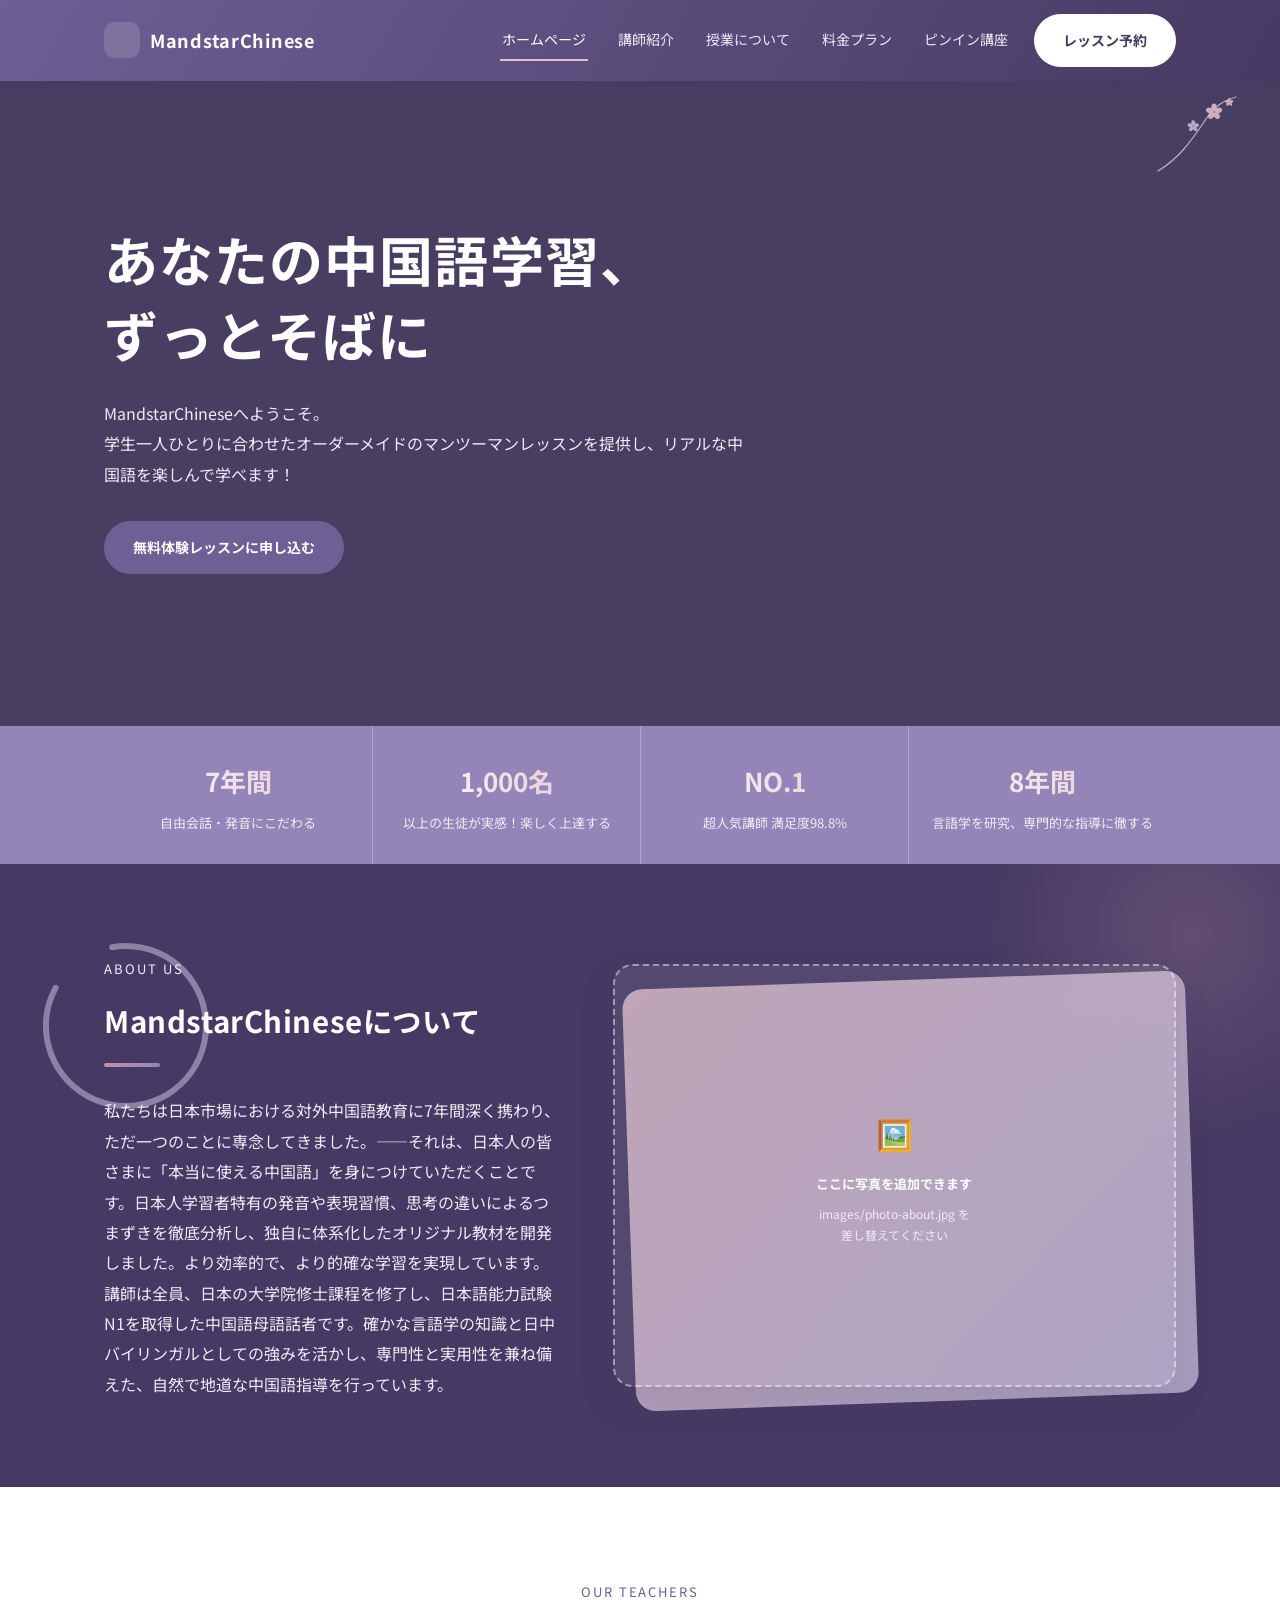
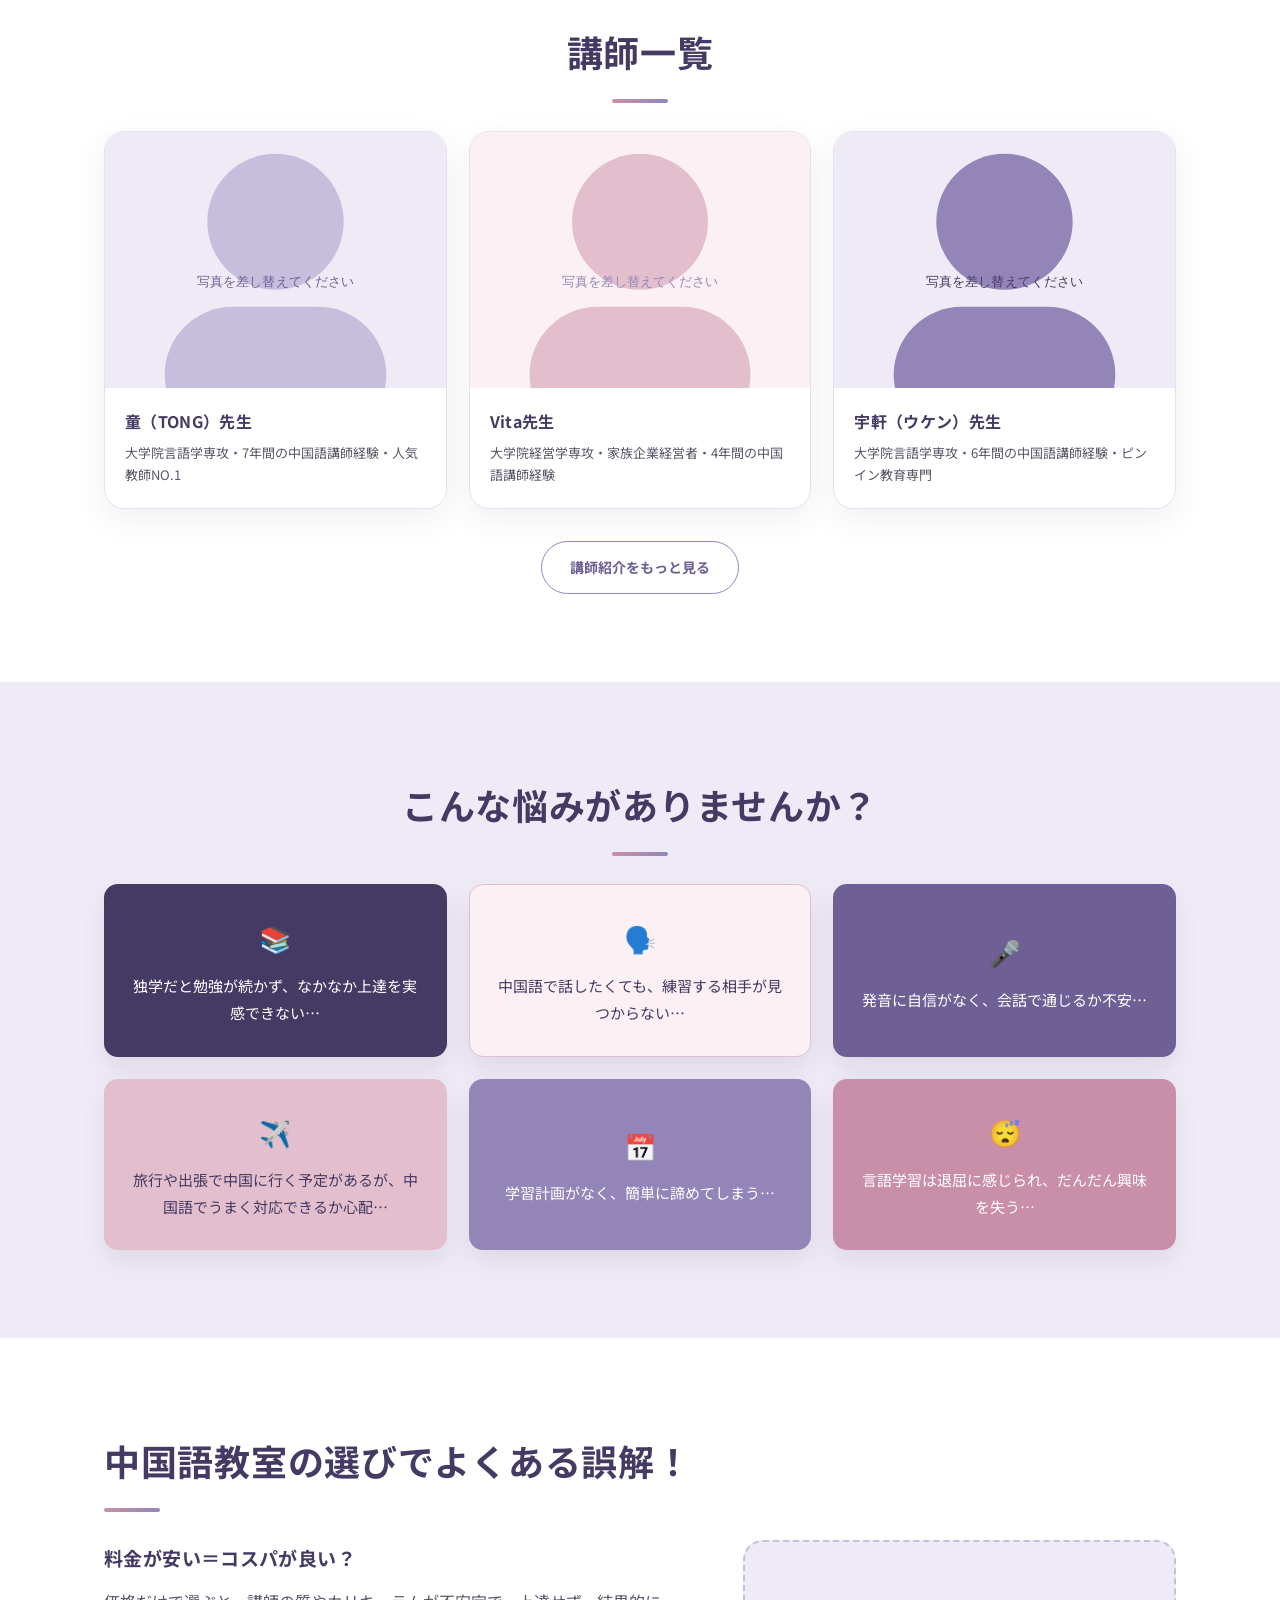
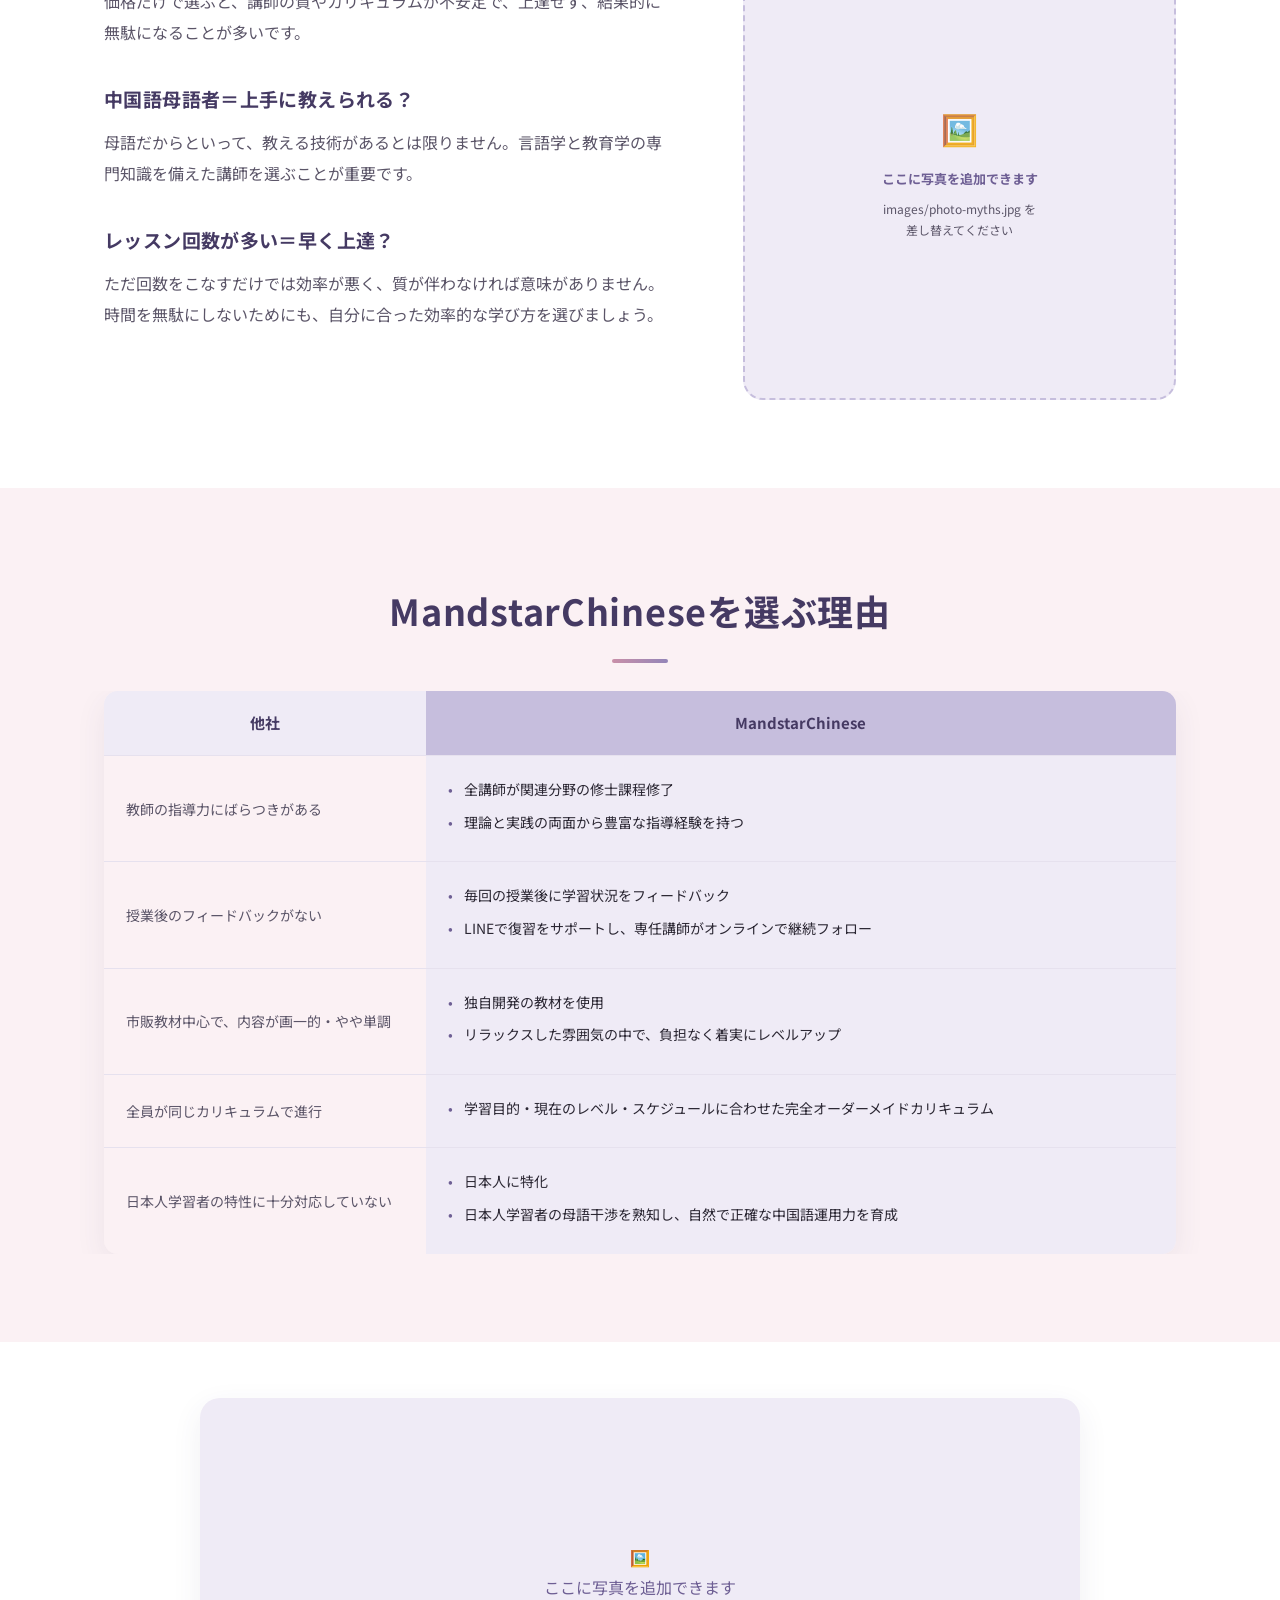
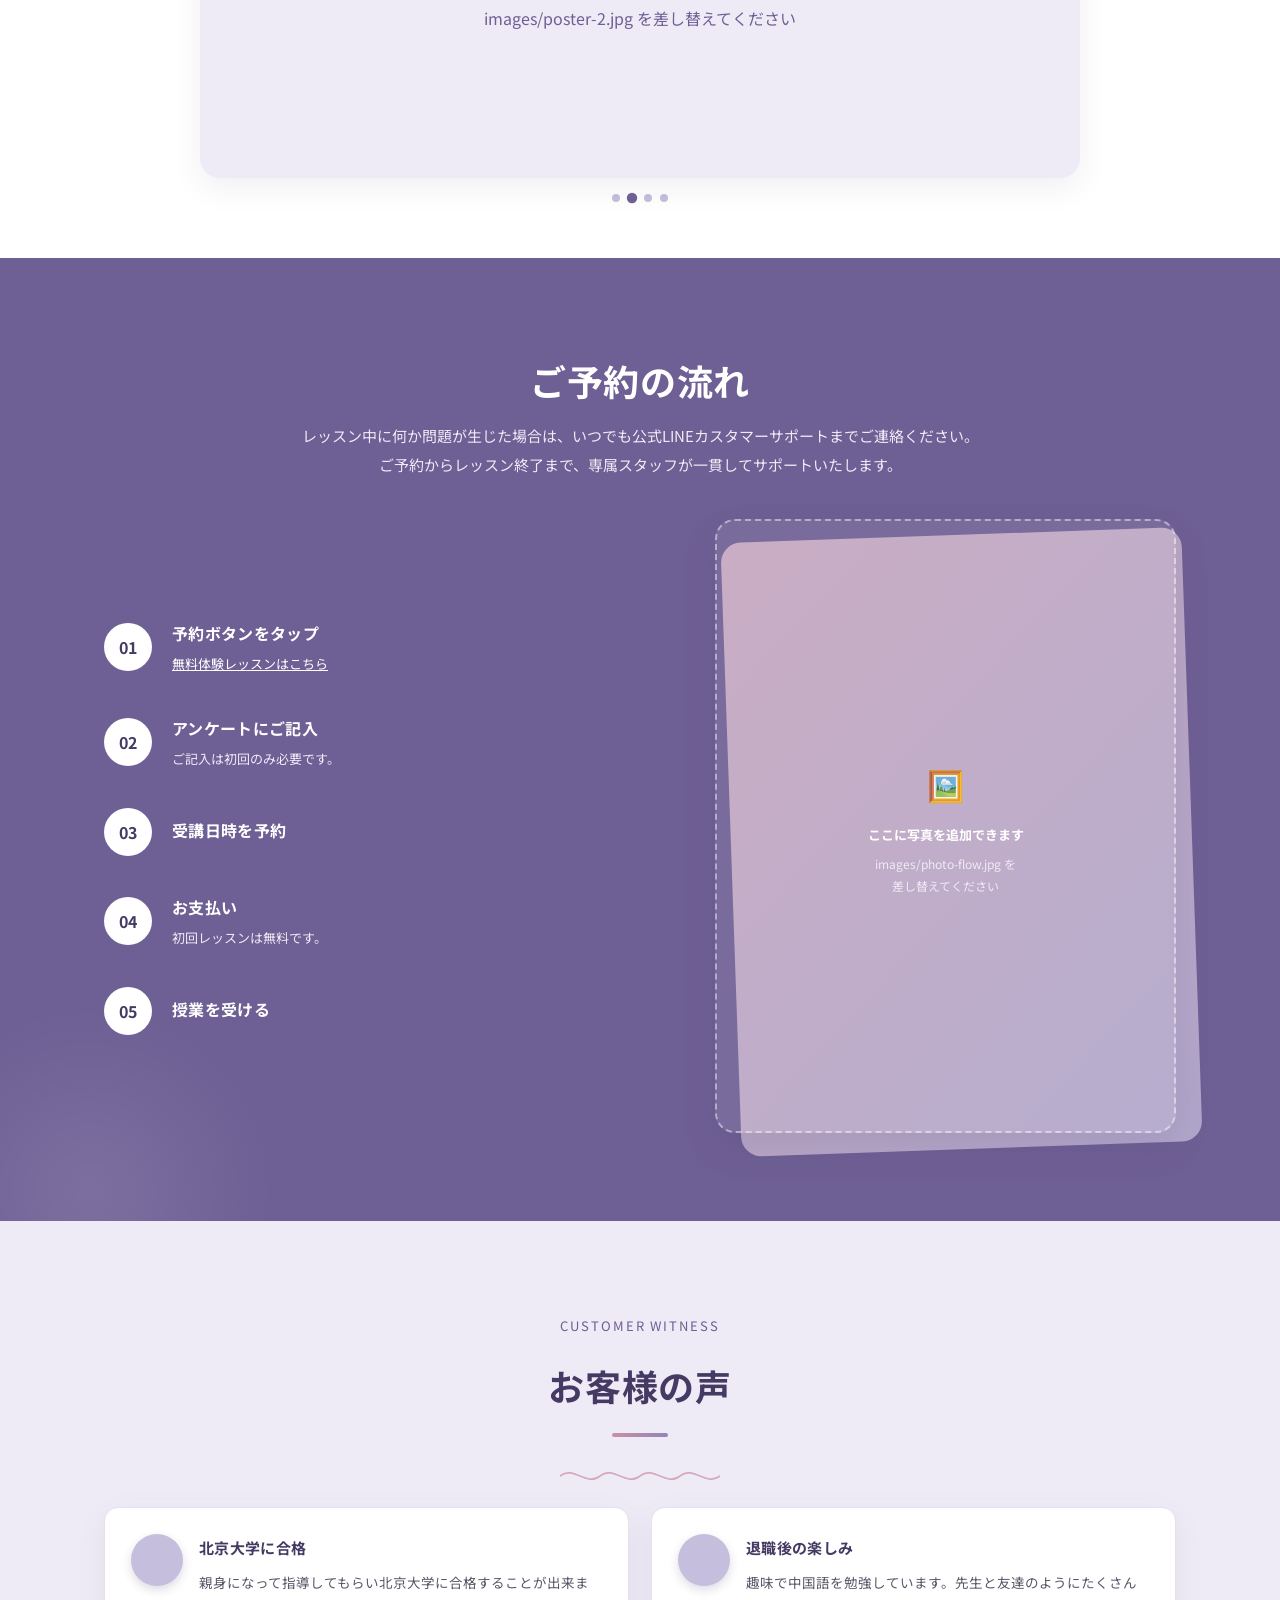
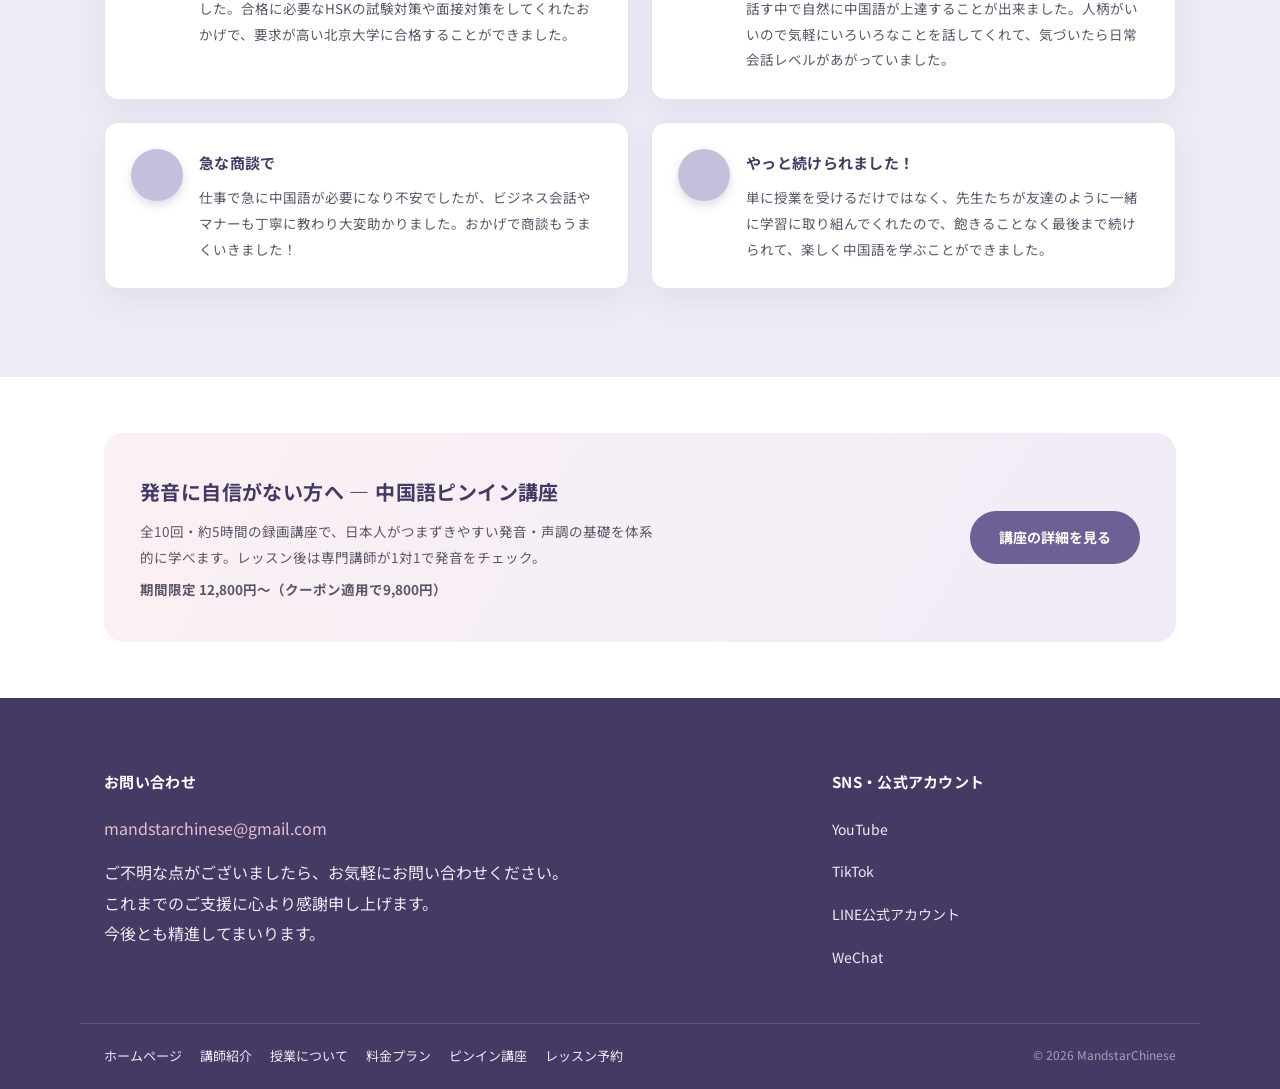
==== commit 22f21432: "Add files via upload" ====
--- a/index.html
+++ b/index.html
@@ -24,6 +24,7 @@
       <a href="teachers.html" class="nav-link">講師紹介</a>
       <a href="lessons.html" class="nav-link">授業について</a>
       <a href="pricing.html" class="nav-link">料金プラン</a>
+      <a href="pinyin-course.html" class="nav-link">ピンイン講座</a>
     </nav>
     <a href="#" class="btn btn-pill" data-reservation-link target="_blank" rel="noopener">レッスン予約</a>
     <button class="nav-toggle" id="nav-toggle" aria-label="メニューを開く">&#9776;</button>
@@ -371,6 +372,20 @@
   </div>
 </section>
 
+<!-- ========== ピンイン講座 おすすめ ========== -->
+<section class="tight">
+  <div class="container">
+    <div class="course-promo">
+      <div class="promo-text">
+        <h3>発音に自信がない方へ ― 中国語ピンイン講座</h3>
+        <p>全10回・約5時間の録画講座で、日本人がつまずきやすい発音・声調の基礎を体系的に学べます。レッスン後は専門講師が1対1で発音をチェック。</p>
+        <p class="promo-price">期間限定 12,800円〜（クーポン適用で9,800円）</p>
+      </div>
+      <a href="pinyin-course.html" class="btn btn-primary">講座の詳細を見る</a>
+    </div>
+  </div>
+</section>
+
 <!-- ========== フッター ========== -->
 <footer class="site-footer" id="contact">
   <div class="footer-inner">
@@ -400,6 +415,7 @@
       <a href="teachers.html">講師紹介</a>
       <a href="lessons.html">授業について</a>
       <a href="pricing.html">料金プラン</a>
+      <a href="pinyin-course.html">ピンイン講座</a>
       <a href="#" data-reservation-link target="_blank" rel="noopener">レッスン予約</a>
     </nav>
     <p class="copyright">&copy; 2026 MandstarChinese</p>
--- a/css/style.css
+++ b/css/style.css
@@ -476,3 +476,69 @@
   .worry-card .worry-icon, .worry-card .worry-icon::before, .sakura-decor { animation: none !important; }
   .poster-slide { transition: none !important; }
 }
+
+/* ==========================================================================
+   ピンイン講座ページ専用コンポーネント
+   ========================================================================== */
+/* 「選ばれる理由」ナンバーカード */
+.reason-grid { display: grid; grid-template-columns: repeat(3, 1fr); gap: 22px; }
+@media (max-width: 860px) { .reason-grid { grid-template-columns: 1fr; } }
+.reason-card {
+  position: relative; background: var(--white); border: 1px solid var(--border);
+  border-radius: var(--radius-lg); padding: 28px 26px 24px; box-shadow: var(--shadow);
+  transition: transform .2s ease, box-shadow .2s ease;
+}
+.reason-card:hover { transform: translateY(-4px); box-shadow: 0 20px 40px rgba(69,58,99,.16); }
+.reason-num {
+  position: absolute; top: 16px; right: 20px; font-size: 34px; font-weight: 700;
+  color: var(--purple-300); line-height: 1;
+}
+.reason-card h3 { color: var(--purple-900); font-size: 16px; margin-bottom: 10px; padding-right: 40px; line-height: 1.5; }
+.reason-card p { color: var(--ink-600); font-size: 13.5px; }
+
+/* カリキュラム表（pattern-table を流用し、記入待ちの回は控えめに表示） */
+.curriculum-table th:first-child, .curriculum-table td:first-child { width: 64px; white-space: nowrap; }
+.curriculum-table tbody tr.placeholder-row td,
+.curriculum-table tbody tr.placeholder-row th { color: var(--ink-300); font-style: italic; }
+
+/* 料金カードの取り消し線価格 */
+.price-strike { text-decoration: line-through; color: var(--ink-300); font-size: 14px; margin-right: 10px; }
+
+/* LINE予約の案内ボックス */
+.line-cta-box {
+  background: var(--pink-100); border: 1px solid var(--pink-300); border-radius: var(--radius-md);
+  padding: 22px 26px; font-size: 13.5px; color: var(--ink-600); text-align: center; margin-top: 20px;
+}
+.line-cta-box strong { color: var(--purple-900); }
+
+/* MandstarChinese本サイトへ誘導するミニ紹介カード */
+.course-about-cta {
+  background: linear-gradient(120deg, var(--purple-700), var(--purple-900));
+  color: var(--white); border-radius: var(--radius-lg); padding: 48px 36px;
+  text-align: center; box-shadow: var(--shadow); position: relative; overflow: hidden;
+}
+.course-about-cta::after {
+  content: ""; position: absolute; width: 320px; height: 320px; border-radius: 50%;
+  background: radial-gradient(circle, rgba(201,143,168,.20), transparent 70%);
+  top: -120px; right: -100px; z-index: 0; pointer-events: none;
+}
+.course-about-cta > * { position: relative; z-index: 1; }
+.course-about-cta h2 { color: var(--white); font-size: clamp(20px, 2.6vw, 28px); margin-bottom: 14px; }
+.course-about-cta p { color: var(--purple-100); max-width: 640px; margin: 0 auto 24px; font-size: 14.5px; }
+.course-about-stats { display: flex; justify-content: center; gap: 34px; flex-wrap: wrap; margin-bottom: 28px; }
+.course-about-stats .num {
+  font-size: clamp(20px, 2.4vw, 28px); font-weight: 700;
+  background: linear-gradient(90deg, var(--white), var(--pink-300));
+  -webkit-background-clip: text; background-clip: text; color: transparent;
+}
+.course-about-stats .label { font-size: 12px; color: var(--purple-100); margin-top: 4px; }
+
+/* ホームページに載せる講座プロモーションバナー */
+.course-promo {
+  background: linear-gradient(120deg, var(--pink-100), var(--purple-100));
+  border-radius: var(--radius-lg); padding: 40px 36px;
+  display: flex; align-items: center; justify-content: space-between; gap: 28px; flex-wrap: wrap;
+}
+.course-promo .promo-text h3 { color: var(--purple-900); font-size: 20px; margin-bottom: 8px; }
+.course-promo .promo-text p { color: var(--ink-600); font-size: 13.5px; max-width: 520px; }
+.course-promo .promo-price { font-size: 13px; color: var(--pink-500); font-weight: 700; margin-top: 6px; }
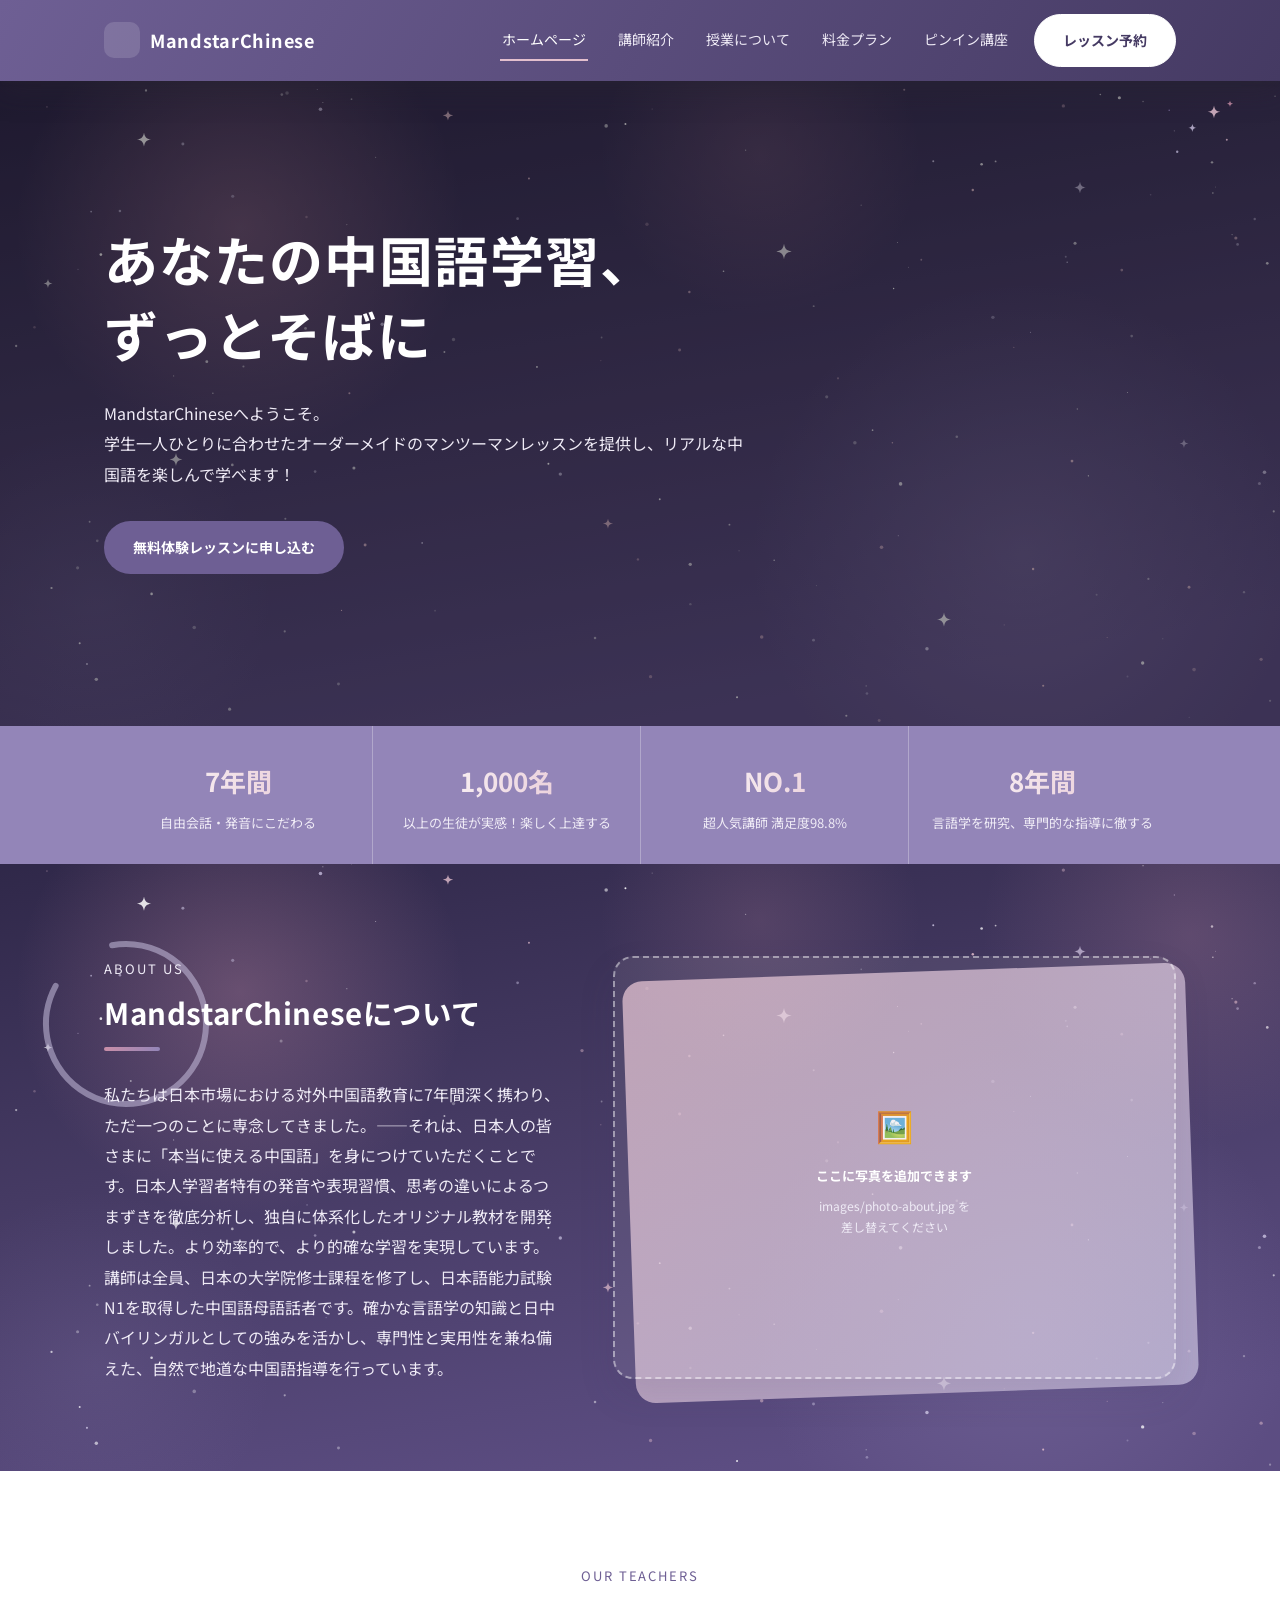
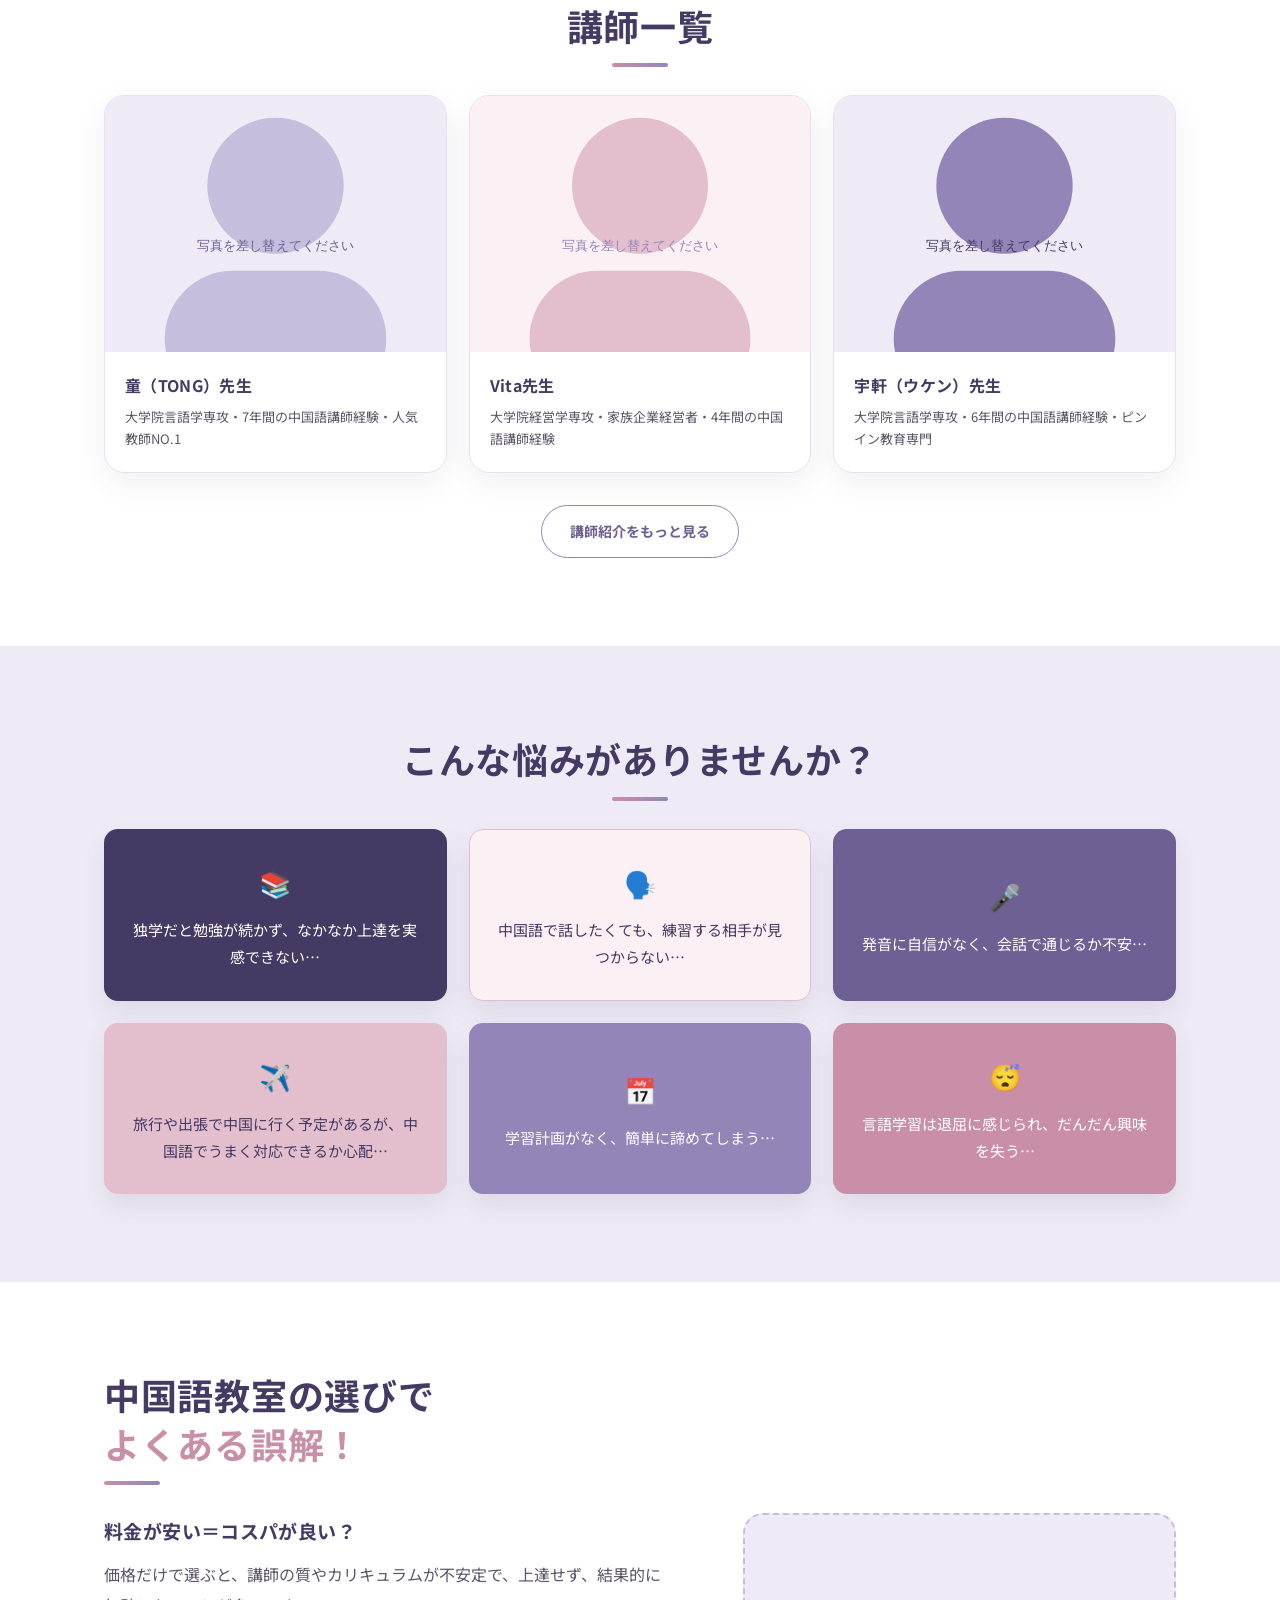
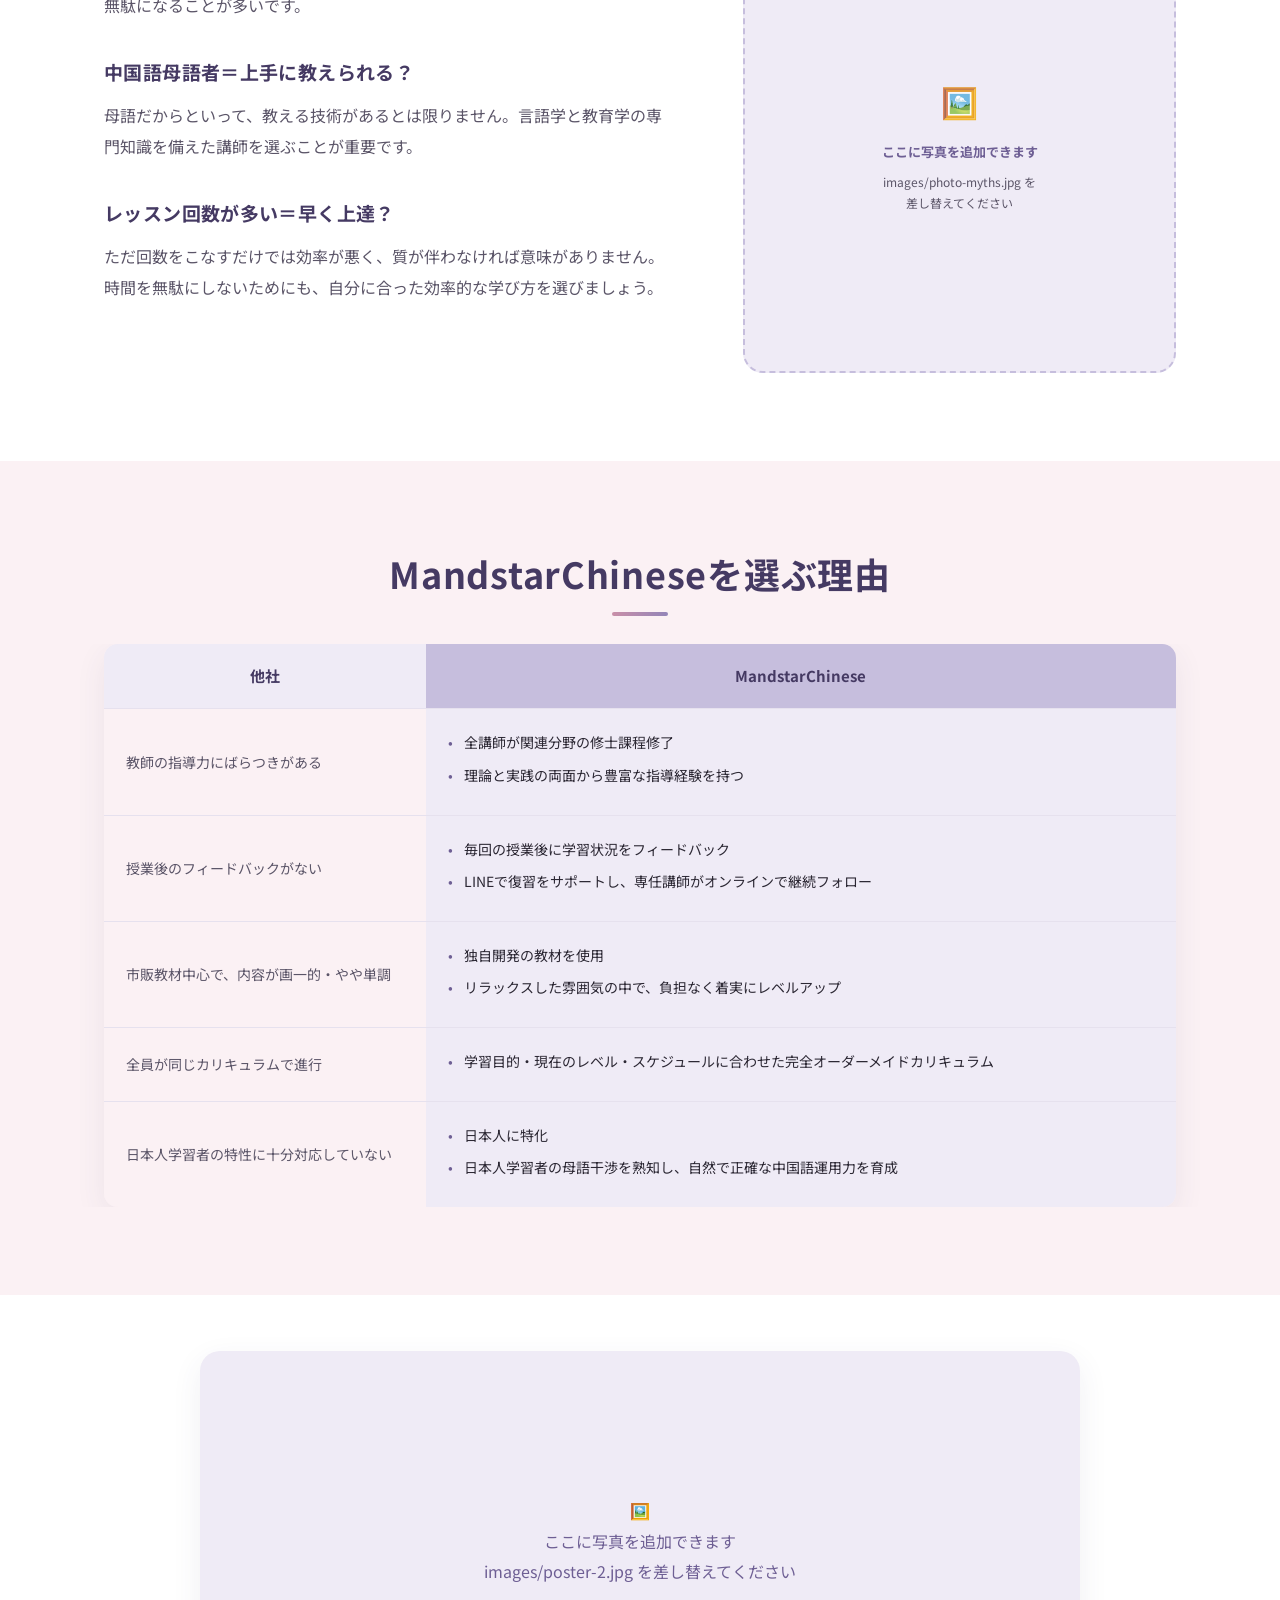
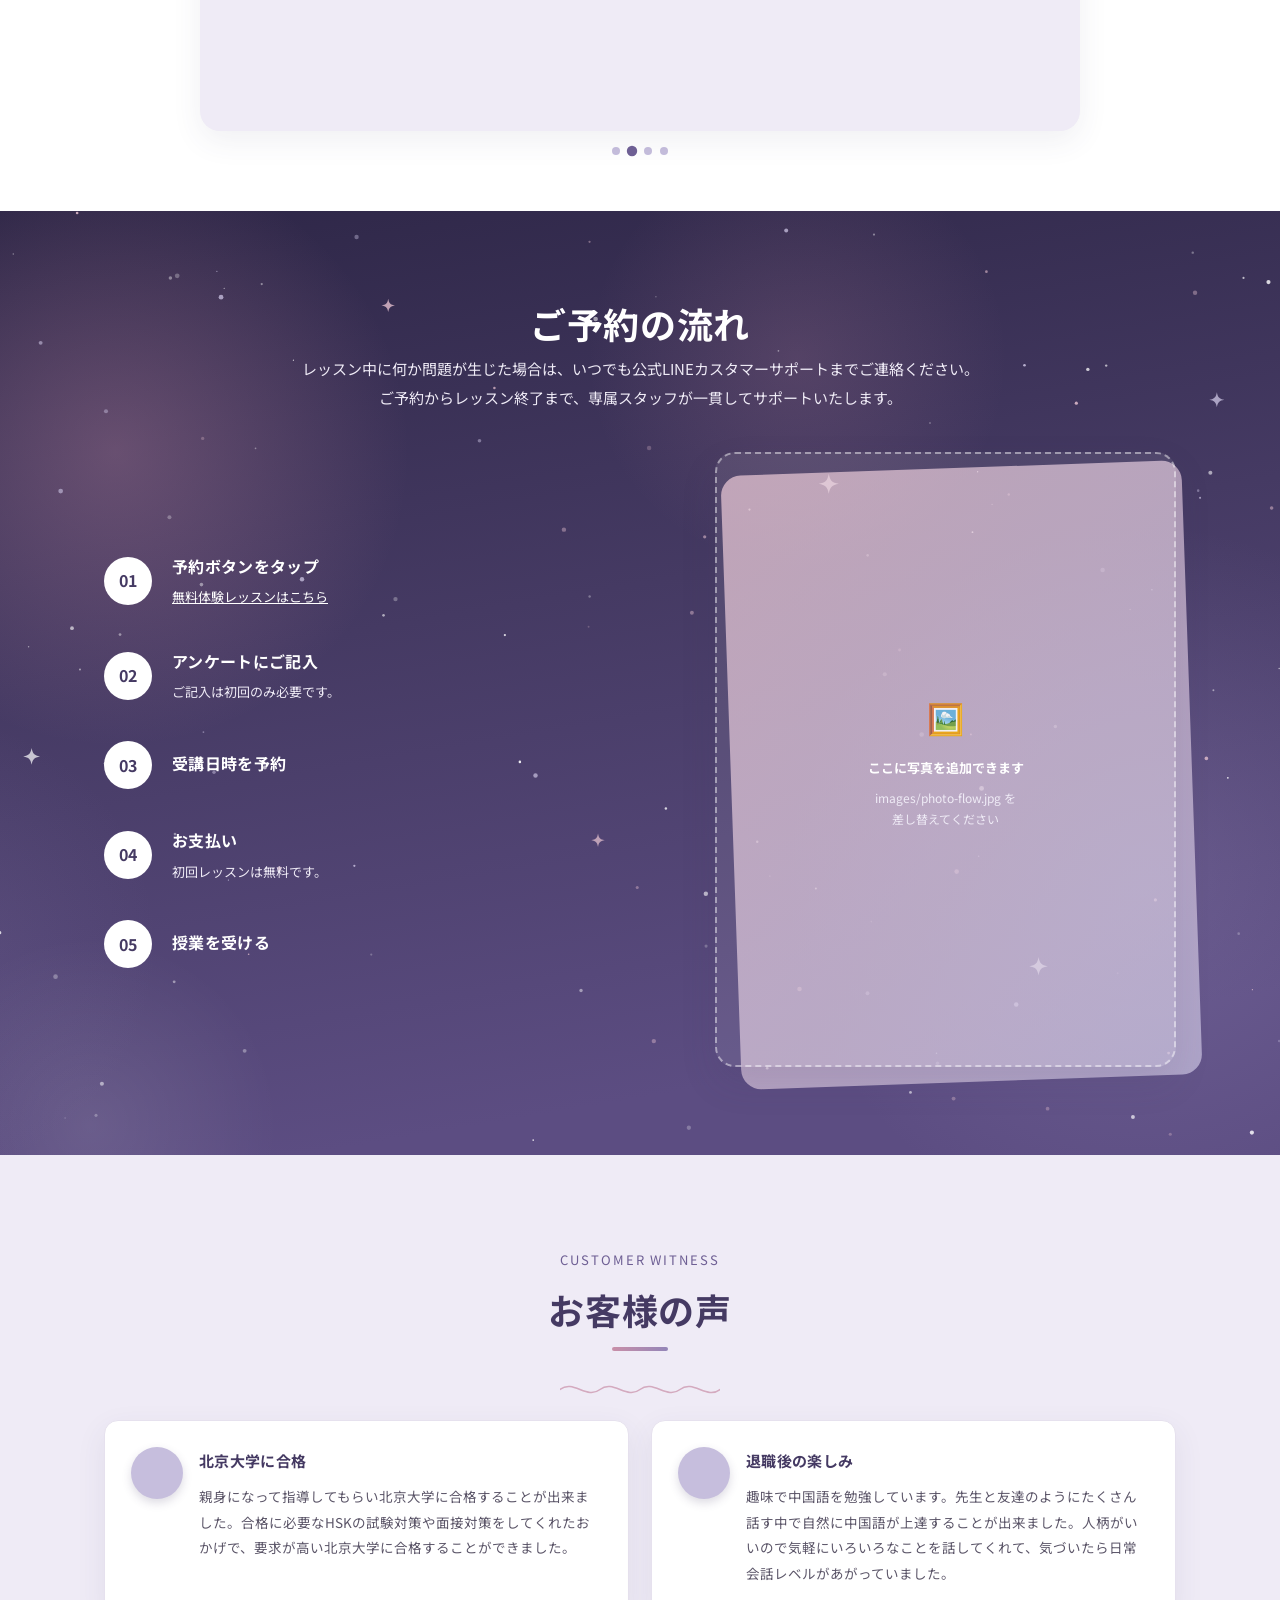
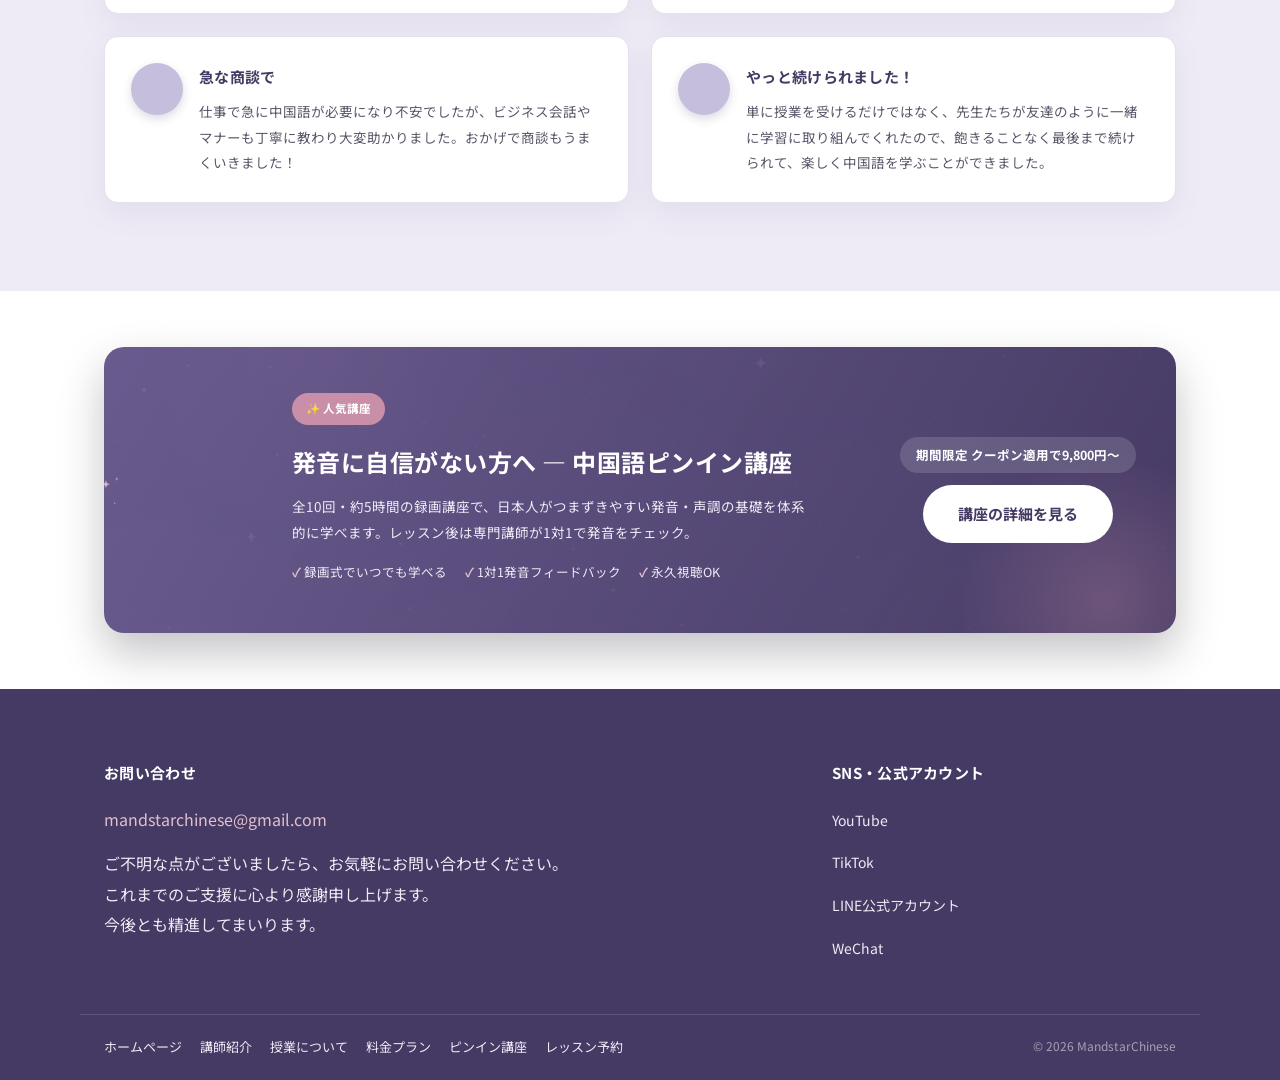
==== commit e68ca1a7: "Add files via upload" ====
--- a/index.html
+++ b/index.html
@@ -41,7 +41,7 @@
   -->
   <img src="images/bg-hero.jpg" alt="" class="section-bg-photo" onerror="this.remove()">
   <div class="section-overlay"></div>
-  <img src="images/decor-sakura.svg" alt="" class="sakura-decor" aria-hidden="true">
+  <img src="images/decor-star.svg" alt="" class="star-decor" aria-hidden="true">
   <div class="hero-inner">
     <div>
       <h1>あなたの中国語学習、<br>ずっとそばに</h1>
@@ -146,7 +146,7 @@
 <!-- ========== 中国語教室選びのよくある誤解 ========== -->
 <section>
   <div class="container">
-    <h2 class="section-title">中国語教室の選びでよくある誤解！</h2>
+    <h2 class="section-title">中国語教室の選びで<br><span style="color:var(--pink-500);">よくある誤解！</span></h2>
     <div class="title-bar"></div>
     <div class="split-block" style="align-items:stretch;">
       <div>
@@ -376,12 +376,21 @@
 <section class="tight">
   <div class="container">
     <div class="course-promo">
+      <img src="images/decor-star.svg" alt="" class="star-decor" aria-hidden="true">
       <div class="promo-text">
+        <span class="promo-badge">✨ 人気講座</span>
         <h3>発音に自信がない方へ ― 中国語ピンイン講座</h3>
         <p>全10回・約5時間の録画講座で、日本人がつまずきやすい発音・声調の基礎を体系的に学べます。レッスン後は専門講師が1対1で発音をチェック。</p>
-        <p class="promo-price">期間限定 12,800円〜（クーポン適用で9,800円）</p>
-      </div>
-      <a href="pinyin-course.html" class="btn btn-primary">講座の詳細を見る</a>
+        <div class="promo-points">
+          <span>録画式でいつでも学べる</span>
+          <span>1対1発音フィードバック</span>
+          <span>永久視聴OK</span>
+        </div>
+      </div>
+      <div class="promo-cta">
+        <span class="promo-price">期間限定 クーポン適用で9,800円〜</span>
+        <a href="pinyin-course.html" class="btn btn-primary">講座の詳細を見る</a>
+      </div>
     </div>
   </div>
 </section>
--- a/css/style.css
+++ b/css/style.css
@@ -56,7 +56,7 @@
   margin-bottom: 12px;
 }
 
-.section-title { font-size: clamp(26px, 3.4vw, 36px); color: var(--purple-900); margin-bottom: 8px; }
+.section-title { font-size: clamp(26px, 3.4vw, 36px); color: var(--purple-900); margin-bottom: 8px; line-height: 1.35; }
 .section-sub { color: var(--ink-600); font-size: 15px; margin-bottom: 40px; }
 
 .title-bar { width: 56px; height: 4px; background: linear-gradient(90deg, var(--pink-500), var(--purple-500)); border-radius: 2px; margin: 14px 0 28px; }
@@ -85,7 +85,7 @@
 .btn-outline:hover { background: var(--purple-100); }
 
 /* ---------- Header ---------- */
-.site-header { position: sticky; top: 0; z-index: 100; background: linear-gradient(120deg, var(--purple-700), var(--purple-900)); box-shadow: 0 4px 18px rgba(69,58,99,.18); }
+.site-header { position: sticky; top: 0; z-index: 100; background: linear-gradient(120deg, var(--purple-700), var(--purple-900)); box-shadow: 0 10px 26px rgba(43,39,51,.34), 0 2px 6px rgba(43,39,51,.22); }
 .header-inner { max-width: var(--max-width); margin: 0 auto; padding: 14px 24px; display: flex; align-items: center; gap: 24px; }
 .logo { display: flex; align-items: center; gap: 10px; color: var(--white); font-weight: 700; font-size: 18px; letter-spacing: 0.04em; margin-right: auto; white-space: nowrap; }
 .logo-mark {
@@ -108,7 +108,8 @@
 }
 
 /* ---------- Hero ---------- */
-.hero { position: relative; overflow: hidden; color: var(--white); background: var(--purple-700); }
+/* 背景は「浩瀚な星空」のSVGをベースに表示（写真が無い場合の高級感ある既定デザイン） */
+.hero { position: relative; overflow: hidden; color: var(--white); background: var(--purple-700) url(../images/bg-starfield.svg) center/cover no-repeat; }
 .hero-inner { max-width: var(--max-width); margin: 0 auto; padding: 52px 24px 64px; position: relative; z-index: 2; }
 .hero h1 { font-size: clamp(32px, 5vw, 54px); line-height: 1.4; margin-bottom: 26px; }
 .hero p { max-width: 640px; color: var(--purple-100); font-size: 16px; }
@@ -134,7 +135,7 @@
 }
 
 /* ---------- About ---------- */
-.about-section { position: relative; overflow: hidden; background: var(--purple-900); color: var(--white); }
+.about-section { position: relative; overflow: hidden; background: var(--purple-900) url(../images/bg-starfield.svg) center/cover no-repeat; color: var(--white); }
 .about-section .section-title { color: var(--white); white-space: nowrap; font-size: clamp(19px, 2.3vw, 32px); }
 .about-section p { color: var(--purple-100); max-width: 820px; }
 .about-section::after {
@@ -211,7 +212,7 @@
 .table-scroll table { min-width: 640px; }
 
 /* ---------- Booking flow ---------- */
-.flow-section { position: relative; overflow: hidden; background: var(--purple-700); color: var(--white); }
+.flow-section { position: relative; overflow: hidden; background: var(--purple-700) url(../images/bg-starfield.svg) center/cover no-repeat; color: var(--white); }
 .flow-section::before {
   content: ""; position: absolute; width: 380px; height: 380px; border-radius: 50%;
   background: radial-gradient(circle, rgba(255,255,255,.10), transparent 70%);
@@ -297,7 +298,7 @@
 @media (max-width: 700px) { .footer-inner { grid-template-columns: 1fr; } }
 
 /* ---------- Page sub-hero ---------- */
-.page-hero { position: relative; overflow: hidden; background: var(--purple-900); color: var(--white); padding: 64px 0; text-align: center; }
+.page-hero { position: relative; overflow: hidden; background: var(--purple-900) url(../images/bg-starfield.svg) center/cover no-repeat; color: var(--white); padding: 64px 0; text-align: center; }
 .page-hero .section-overlay { background: linear-gradient(120deg, rgba(110,95,148,.9), rgba(69,58,99,.92)); }
 .page-hero .container { position: relative; z-index: 2; }
 .page-hero h1 { font-size: clamp(26px, 4vw, 36px); margin-bottom: 10px; }
@@ -307,13 +308,13 @@
 .bg-pink { background: var(--pink-100); }
 
 /* ==========================================================================
-   装飾要素（和のミニマルテイスト）
+   装飾要素（星モチーフ・ミニマルテイスト）
    ========================================================================== */
 .dot-pattern { background-image: radial-gradient(var(--purple-300) 1.4px, transparent 1.4px); background-size: 22px 22px; }
 .wave-divider { line-height: 0; position: relative; z-index: 1; }
 .wave-divider svg { width: 100%; height: 56px; display: block; }
-.sakura-decor { position: absolute; top: 14px; right: 3%; width: 88px; opacity: .9; pointer-events: none; z-index: 3; }
-.sakura-decor.sakura-left { left: 3%; right: auto; transform: scaleX(-1); }
+.star-decor { position: absolute; top: 14px; right: 3%; width: 88px; opacity: .9; pointer-events: none; z-index: 3; }
+.star-decor.star-left { left: 3%; right: auto; transform: scaleX(-1); }
 .line-deco { position: absolute; pointer-events: none; opacity: .55; z-index: 0; }
 .line-deco.deco-circle { width: 200px; }
 .line-deco.deco-wave { width: 180px; }
@@ -422,7 +423,7 @@
   0%, 100% { transform: translateY(0); }
   50% { transform: translateY(-6px); }
 }
-.sakura-decor { animation: floatBounce 5s ease-in-out infinite; }
+.star-decor { animation: floatBounce 5s ease-in-out infinite; }
 
 /* ==========================================================================
    スクロール連動の入場アニメーション（タイトルのフェード／横線のスライド）
@@ -473,7 +474,7 @@
 
 @media (prefers-reduced-motion: reduce) {
   .reveal-fade, .reveal-bar { transition: none !important; opacity: 1 !important; transform: none !important; }
-  .worry-card .worry-icon, .worry-card .worry-icon::before, .sakura-decor { animation: none !important; }
+  .worry-card .worry-icon, .worry-card .worry-icon::before, .star-decor { animation: none !important; }
   .poster-slide { transition: none !important; }
 }
 
@@ -504,6 +505,17 @@
 /* 料金カードの取り消し線価格 */
 .price-strike { text-decoration: line-through; color: var(--ink-300); font-size: 14px; margin-right: 10px; }
 
+/* 段階的に値引きを見せる料金ラダー（通常→期間限定→クーポン適用後） */
+.price-ladder { text-align: left; }
+.price-row { display: flex; justify-content: space-between; align-items: baseline; padding: 7px 0; font-size: 13.5px; color: var(--ink-600); }
+.price-row .price-label { font-weight: 700; color: var(--purple-900); }
+.price-row.final { padding-top: 16px; margin-top: 6px; border-top: 1px dashed var(--border); }
+.price-row.final .price-label { font-size: 14.5px; }
+.price-badge {
+  display: inline-block; background: var(--pink-500); color: var(--white);
+  font-size: 11.5px; font-weight: 700; padding: 4px 14px; border-radius: 999px;
+}
+
 /* LINE予約の案内ボックス */
 .line-cta-box {
   background: var(--pink-100); border: 1px solid var(--pink-300); border-radius: var(--radius-md);
@@ -513,7 +525,7 @@
 
 /* MandstarChinese本サイトへ誘導するミニ紹介カード */
 .course-about-cta {
-  background: linear-gradient(120deg, var(--purple-700), var(--purple-900));
+  background: linear-gradient(120deg, rgba(110,95,148,.55), rgba(69,58,99,.8)), url(../images/bg-starfield.svg) center/cover no-repeat;
   color: var(--white); border-radius: var(--radius-lg); padding: 48px 36px;
   text-align: center; box-shadow: var(--shadow); position: relative; overflow: hidden;
 }
@@ -533,12 +545,65 @@
 }
 .course-about-stats .label { font-size: 12px; color: var(--purple-100); margin-top: 4px; }
 
+/* 質問(Q)と回答(A)を明確に分けるカード（ピンイン講座ページの悩み訴求など） */
+.pain-grid { display: grid; grid-template-columns: repeat(3, 1fr); gap: 22px; }
+@media (max-width: 860px) { .pain-grid { grid-template-columns: 1fr; } }
+.pain-card {
+  background: var(--white); border: 1px solid var(--border); border-radius: var(--radius-lg);
+  padding: 30px 28px; box-shadow: var(--shadow); text-align: left;
+  transition: transform .2s ease, box-shadow .2s ease;
+}
+.pain-card:hover { transform: translateY(-4px); box-shadow: 0 20px 40px rgba(69,58,99,.16); }
+.pain-card .pain-icon { font-size: 26px; margin-bottom: 14px; display: block; }
+.pain-card .pain-question { color: var(--purple-900); font-size: 16px; font-weight: 700; line-height: 1.7; }
+.pain-card .pain-divider { width: 32px; height: 3px; background: linear-gradient(90deg, var(--pink-500), var(--purple-500)); border-radius: 2px; margin: 14px 0; }
+.pain-card .pain-answer { color: var(--ink-600); font-size: 13.5px; line-height: 1.85; }
+
+/* セクション間のシンプルな区切り線（実線グラデーション＋中央のひし形マーク） */
+.section-divider {
+  display: flex; align-items: center; justify-content: center; gap: 16px;
+  max-width: 480px; margin: 0 auto; padding: 0 24px;
+}
+.section-divider::before, .section-divider::after {
+  content: ""; flex: 1; height: 1px;
+  background: linear-gradient(90deg, transparent, var(--border) 50%, transparent);
+}
+.section-divider .divider-mark {
+  width: 9px; height: 9px; flex-shrink: 0; border-radius: 2px;
+  background: linear-gradient(135deg, var(--pink-500), var(--purple-500));
+  transform: rotate(45deg);
+}
+
 /* ホームページに載せる講座プロモーションバナー */
 .course-promo {
-  background: linear-gradient(120deg, var(--pink-100), var(--purple-100));
-  border-radius: var(--radius-lg); padding: 40px 36px;
-  display: flex; align-items: center; justify-content: space-between; gap: 28px; flex-wrap: wrap;
-}
-.course-promo .promo-text h3 { color: var(--purple-900); font-size: 20px; margin-bottom: 8px; }
-.course-promo .promo-text p { color: var(--ink-600); font-size: 13.5px; max-width: 520px; }
-.course-promo .promo-price { font-size: 13px; color: var(--pink-500); font-weight: 700; margin-top: 6px; }
+  position: relative; overflow: hidden;
+  background: linear-gradient(120deg, rgba(110,95,148,.9), rgba(69,58,99,.94)), url(../images/bg-starfield.svg) center/cover no-repeat;
+  color: var(--white);
+  border-radius: var(--radius-lg); padding: 44px 40px;
+  display: flex; align-items: center; justify-content: space-between; gap: 32px; flex-wrap: wrap;
+  box-shadow: 0 20px 44px rgba(43,39,51,.28);
+}
+.course-promo::after {
+  content: ""; position: absolute; width: 300px; height: 300px; border-radius: 50%;
+  background: radial-gradient(circle, rgba(201,143,168,.28), transparent 70%);
+  bottom: -120px; right: -80px; z-index: 0; pointer-events: none;
+}
+.course-promo > * { position: relative; z-index: 1; }
+.course-promo .star-decor { top: 10px; right: 8%; width: 60px; }
+.course-promo .promo-badge {
+  display: inline-flex; align-items: center; gap: 6px; background: var(--pink-500); color: var(--white);
+  font-size: 11.5px; font-weight: 700; padding: 5px 14px; border-radius: 999px; margin-bottom: 14px;
+}
+.course-promo .promo-text h3 { color: var(--white); font-size: clamp(19px, 2.4vw, 24px); margin-bottom: 10px; }
+.course-promo .promo-text p { color: var(--purple-100); font-size: 13.5px; max-width: 520px; margin-bottom: 14px; }
+.course-promo .promo-points { display: flex; gap: 18px; flex-wrap: wrap; margin-bottom: 6px; }
+.course-promo .promo-points span { font-size: 12.5px; color: var(--purple-100); }
+.course-promo .promo-points span::before { content: "✓ "; color: var(--pink-300); font-weight: 700; }
+.course-promo .promo-cta { display: flex; flex-direction: column; align-items: center; gap: 12px; }
+.course-promo .promo-price {
+  font-size: 12.5px; color: var(--white); font-weight: 700;
+  background: rgba(255,255,255,.14); padding: 6px 16px; border-radius: 999px; white-space: nowrap;
+}
+.course-promo .btn-primary { background: var(--white); color: var(--purple-900); padding: 14px 34px; font-size: 15px; }
+.course-promo .btn-primary:hover { background: var(--pink-100); }
+@media (max-width: 700px) { .course-promo { padding: 34px 26px; } }
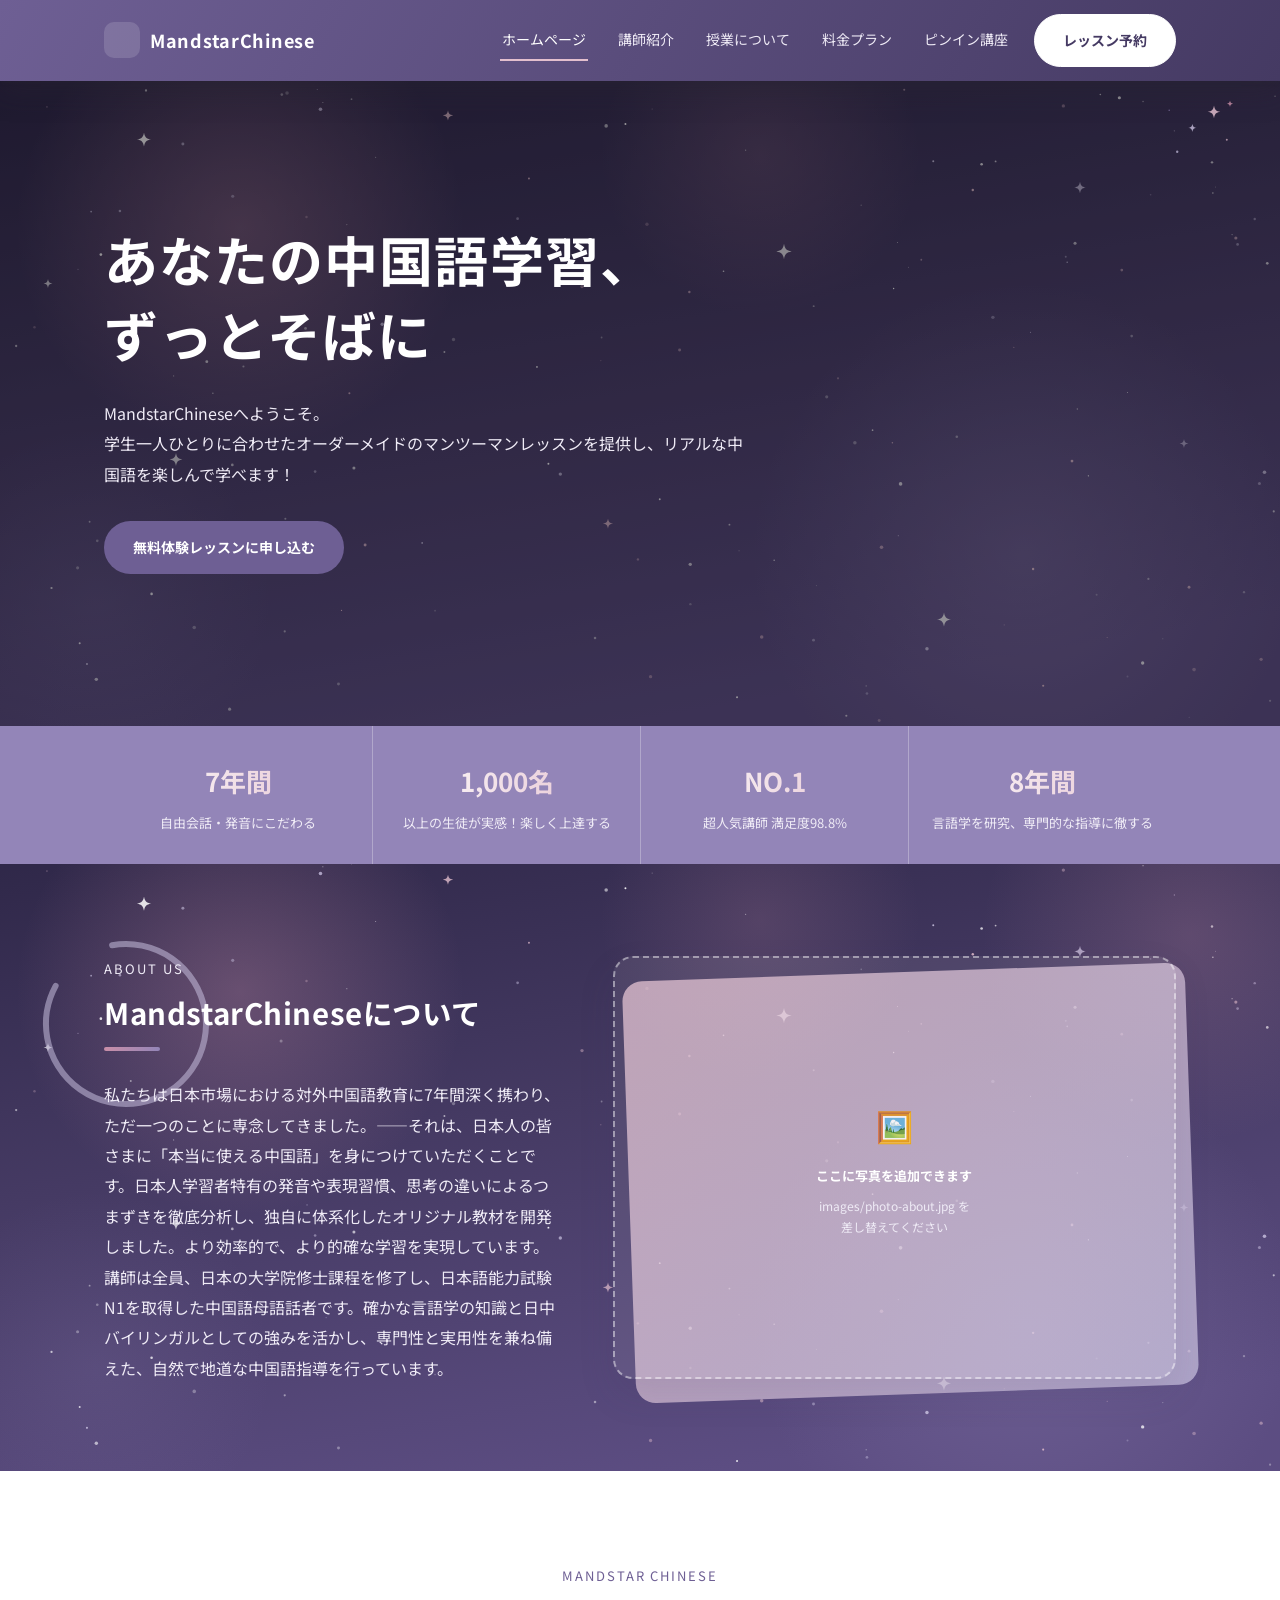
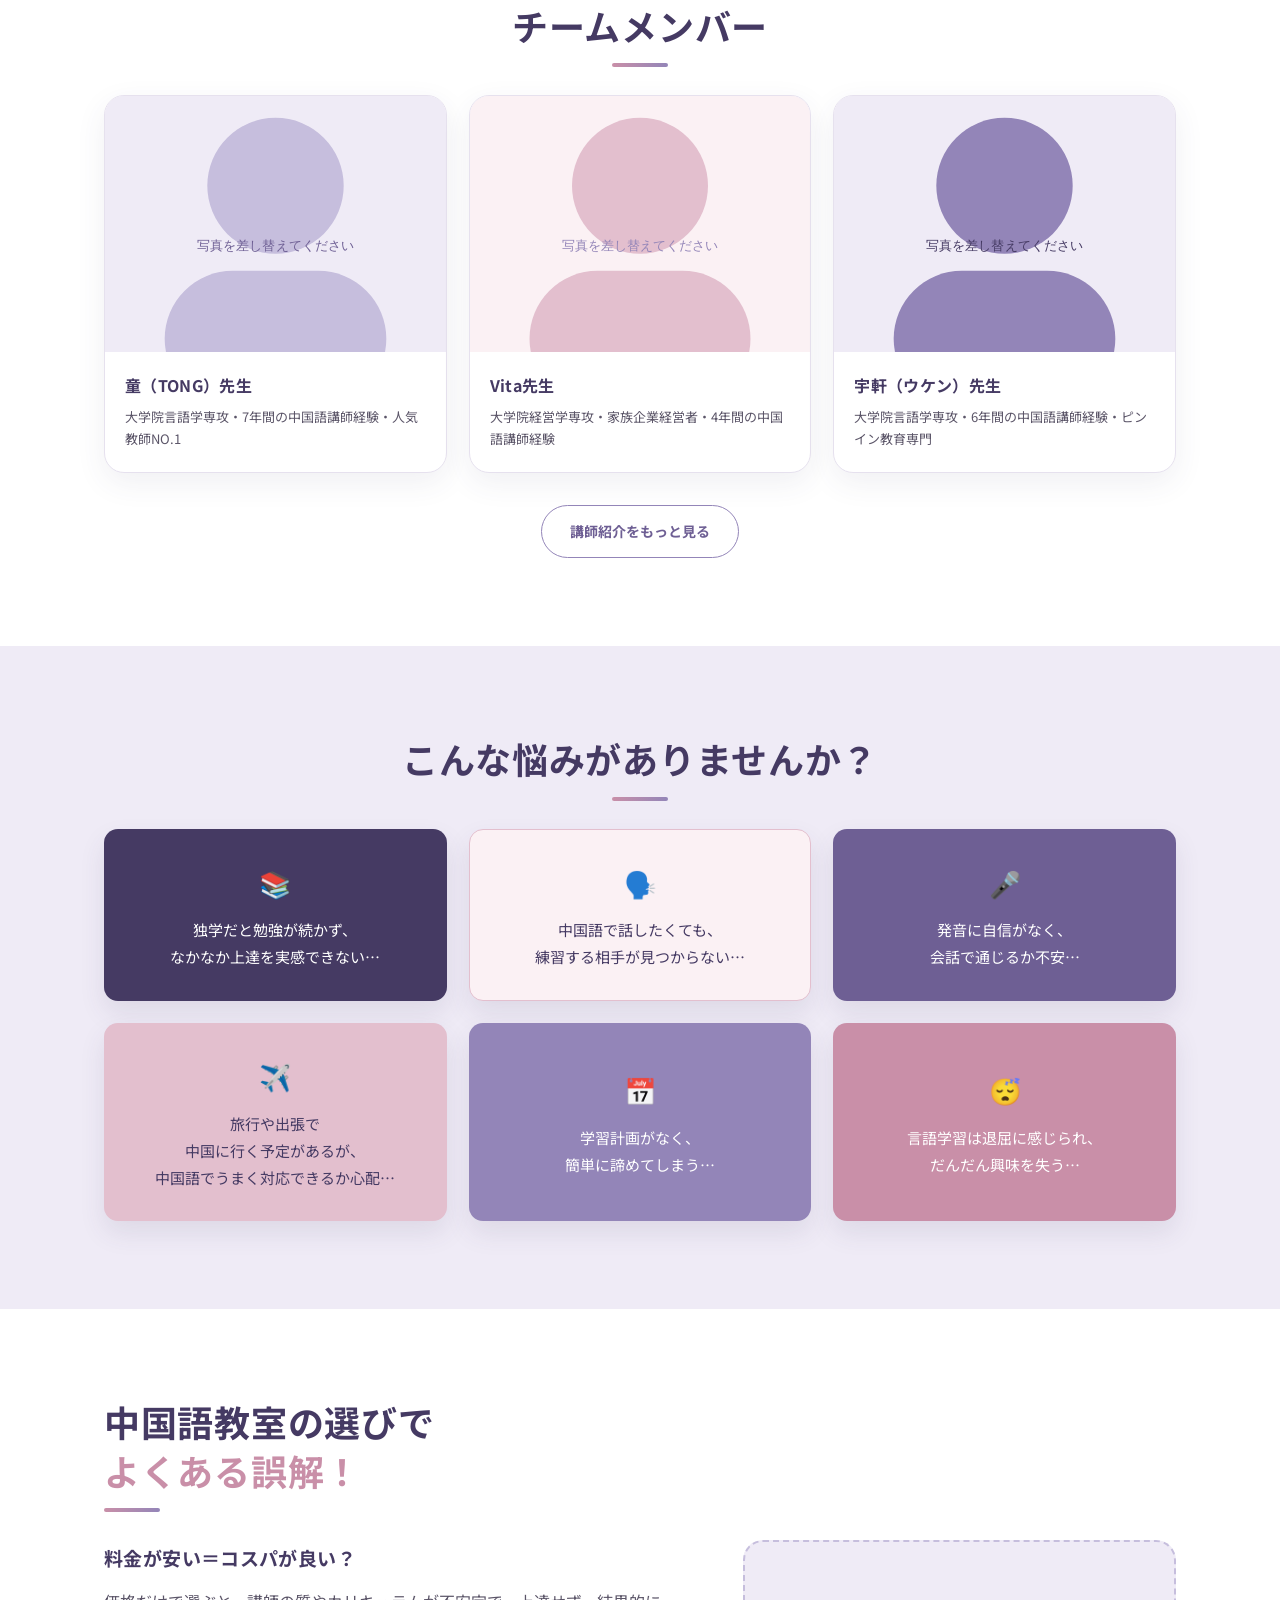
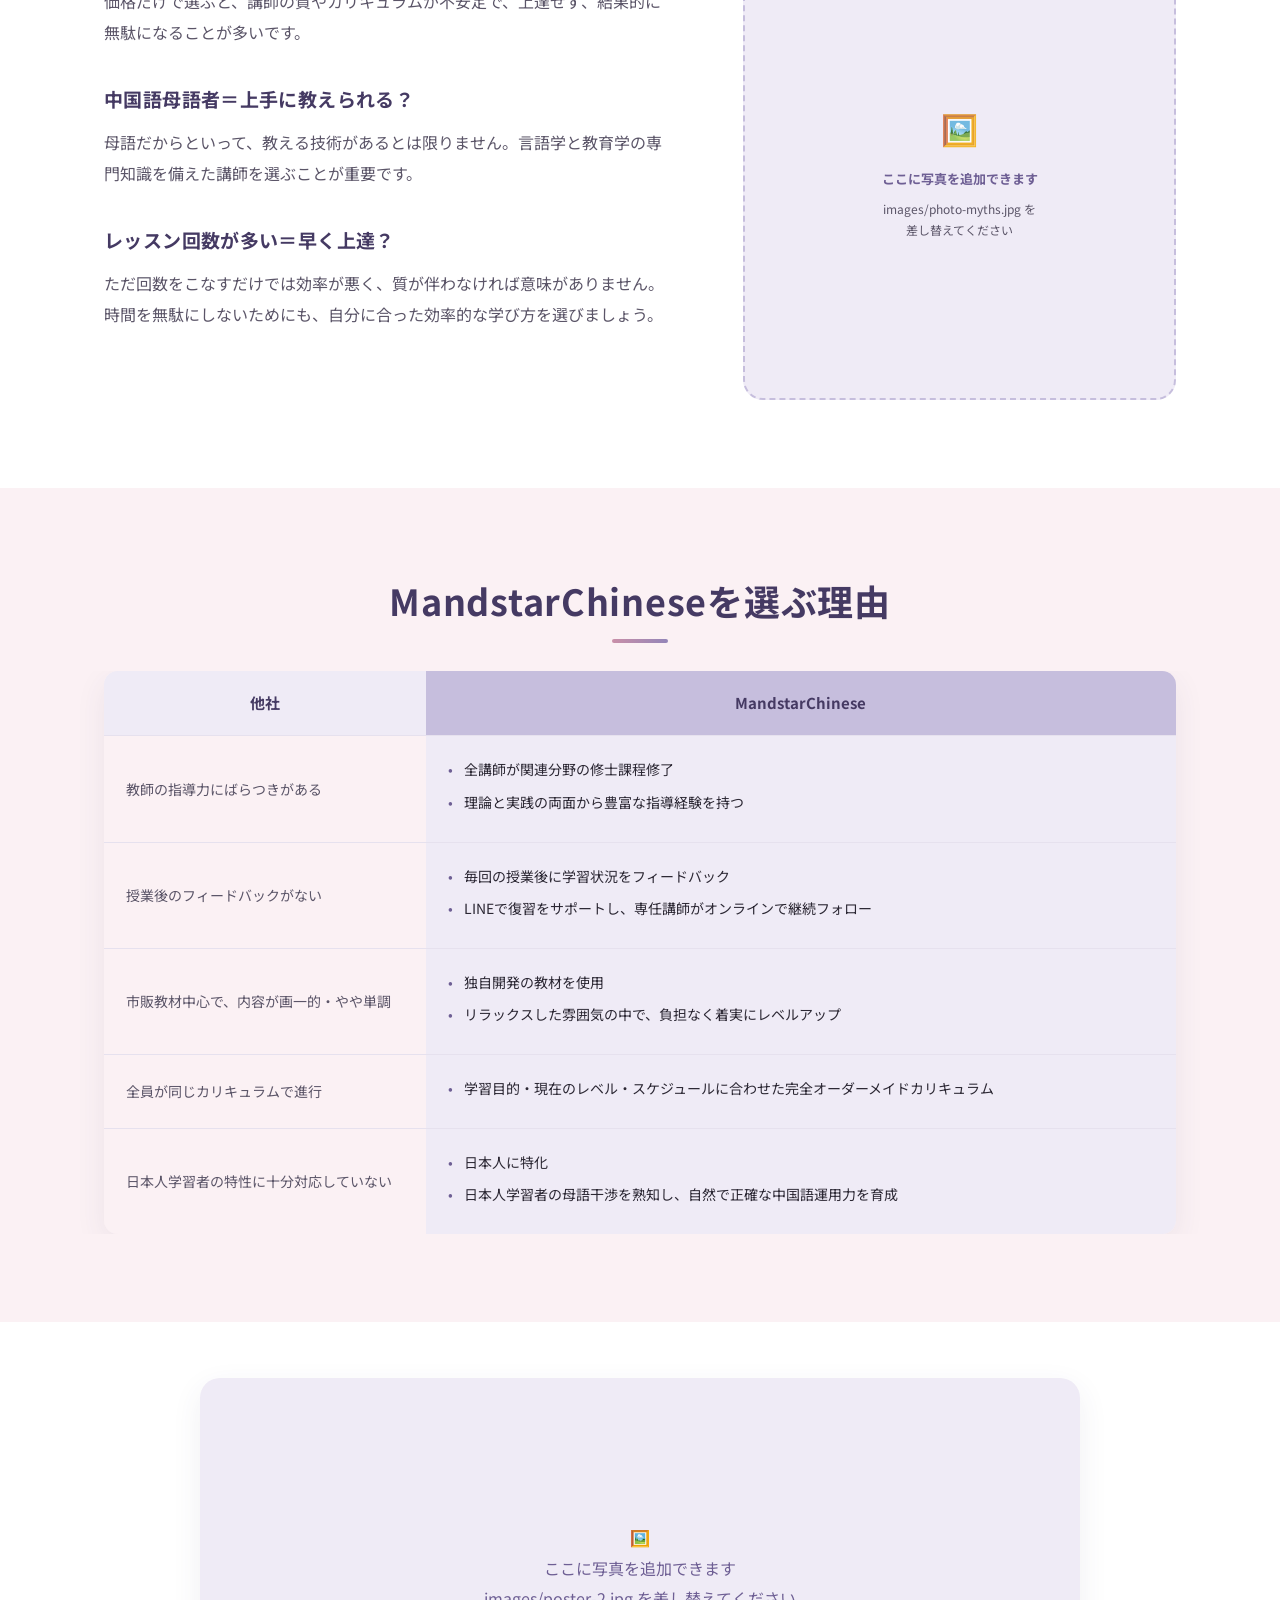
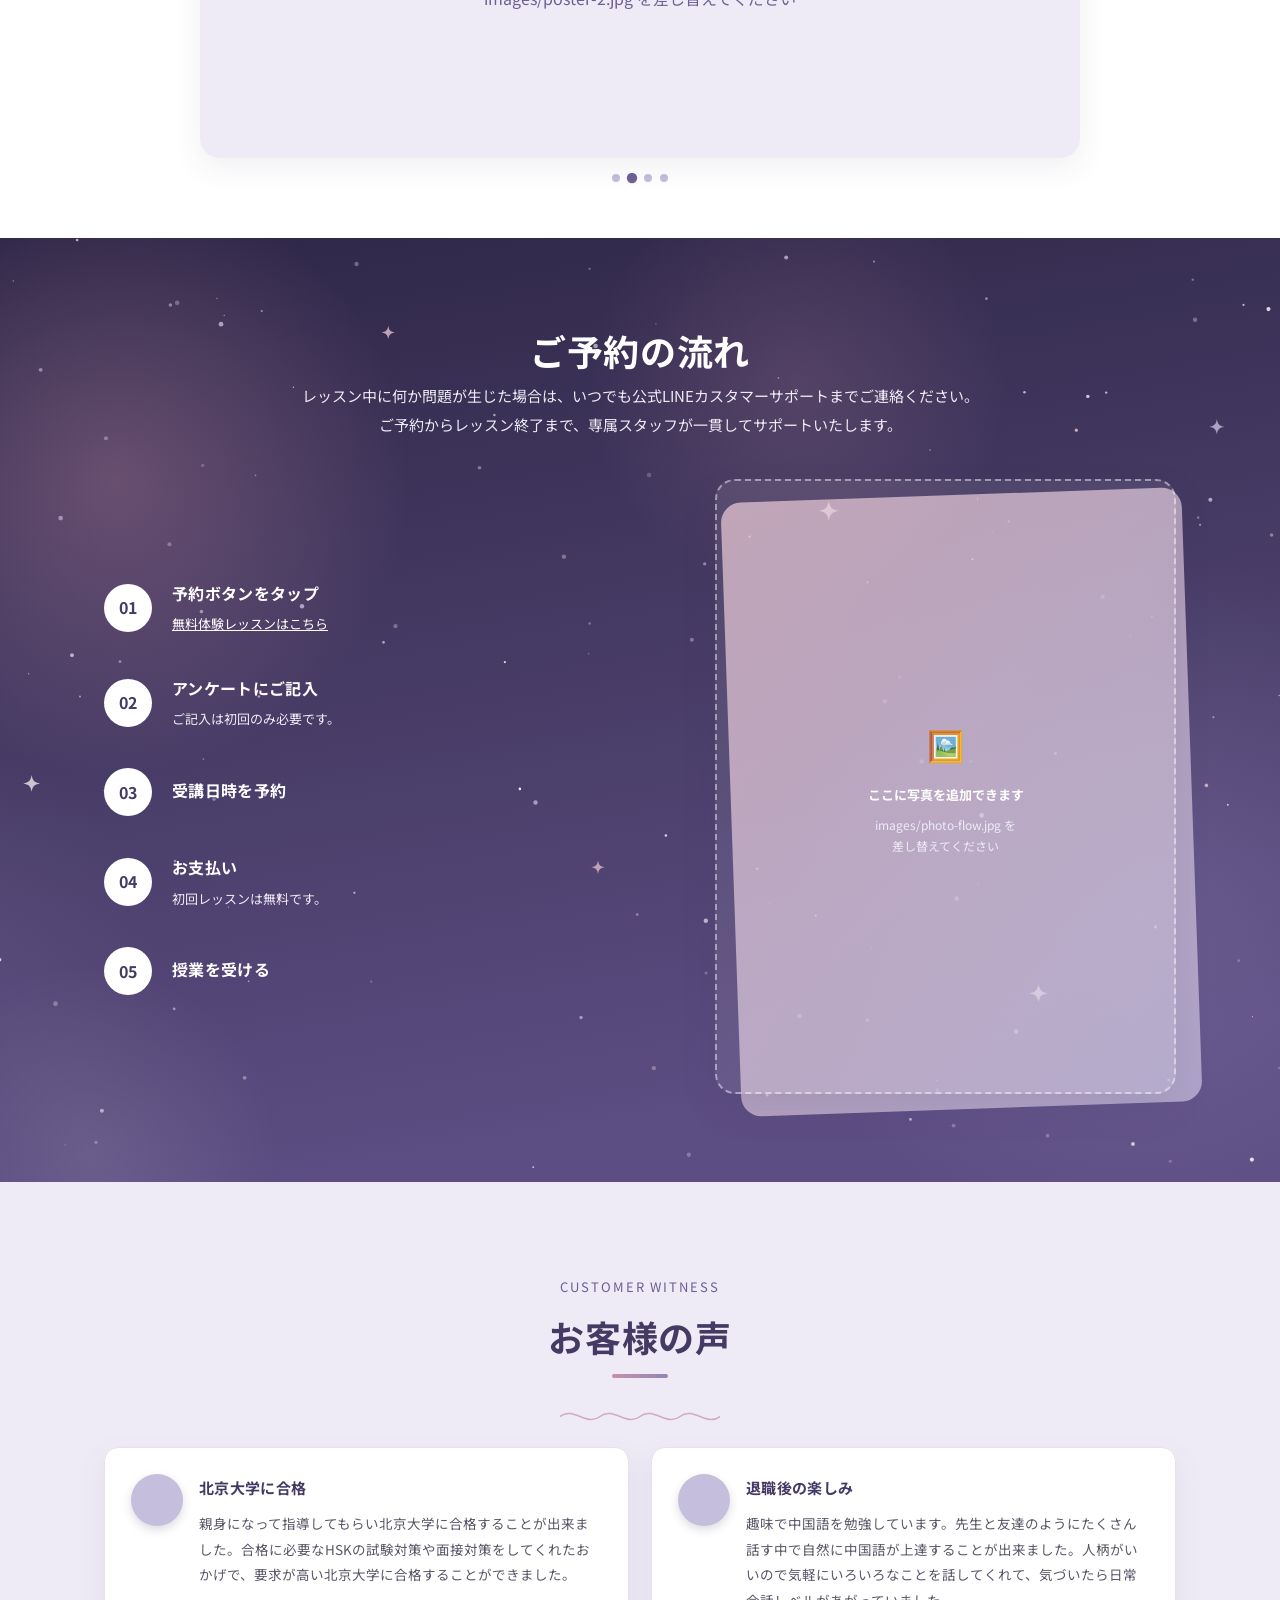
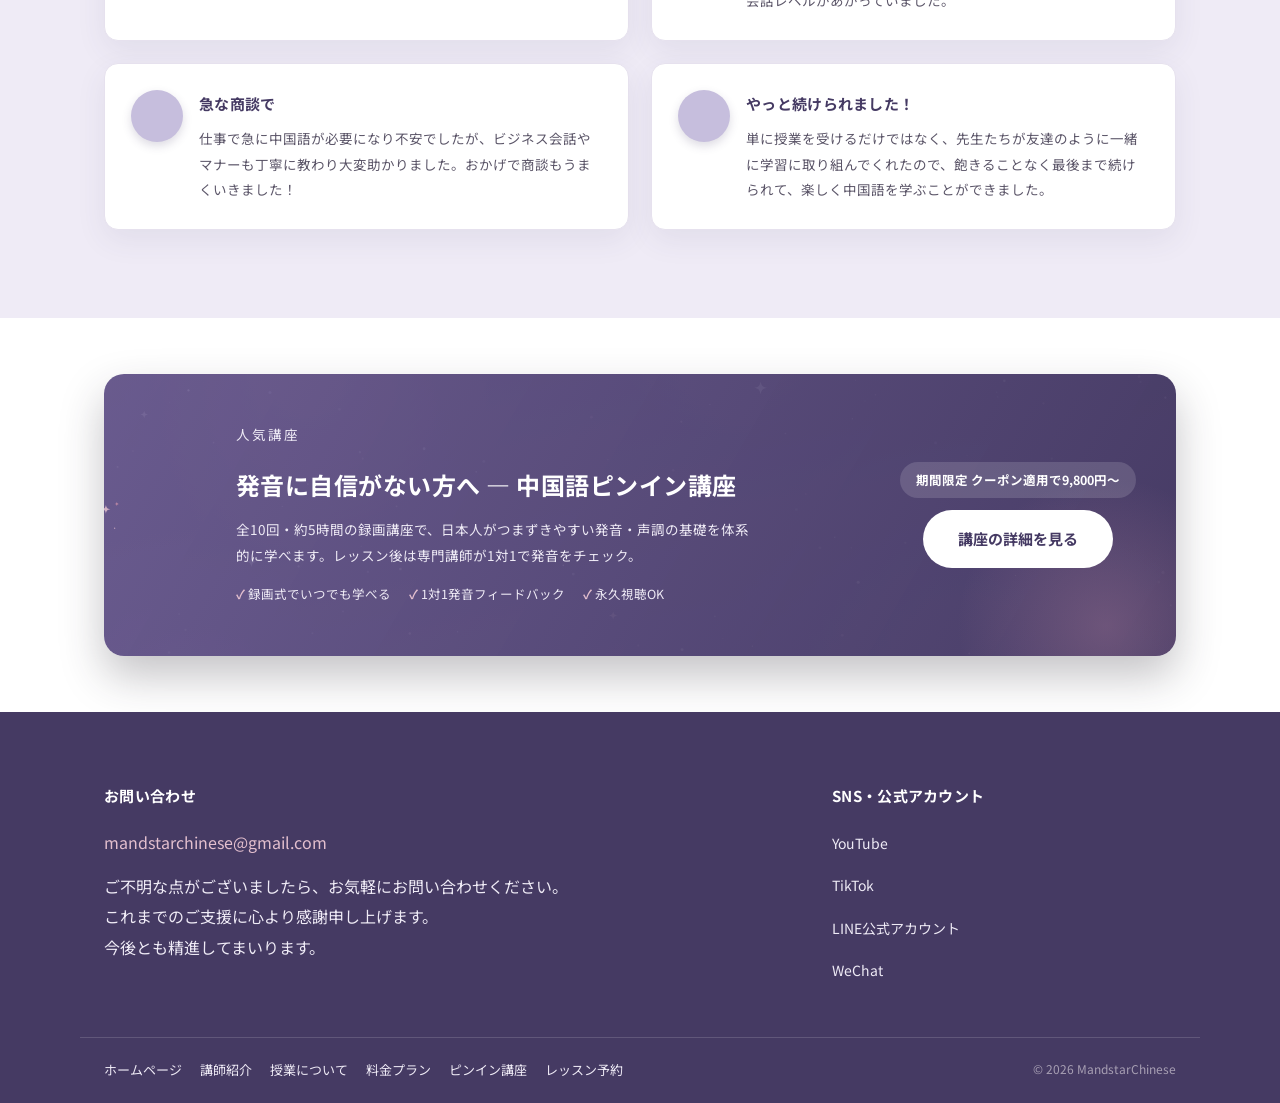
==== commit dc8f0ac8: "Add files via upload" ====
--- a/index.html
+++ b/index.html
@@ -111,8 +111,8 @@
 <!-- ========== 講師プレビュー（teachers-data.js から自動生成） ========== -->
 <section>
   <div class="container center">
-    <p class="eyebrow">Our Teachers</p>
-    <h2 class="section-title">講師一覧</h2>
+    <p class="eyebrow">Mandstar Chinese</p>
+    <h2 class="section-title">チームメンバー</h2>
     <div class="title-bar"></div>
   </div>
   <div class="container">
@@ -133,12 +133,12 @@
   </div>
   <div class="container">
     <div class="card-grid cols-3">
-      <div class="worry-card v1"><span class="worry-icon">📚</span>独学だと勉強が続かず、なかなか上達を実感できない…</div>
-      <div class="worry-card v2"><span class="worry-icon">🗣️</span>中国語で話したくても、練習する相手が見つからない…</div>
-      <div class="worry-card v3"><span class="worry-icon">🎤</span>発音に自信がなく、会話で通じるか不安…</div>
-      <div class="worry-card v4"><span class="worry-icon">✈️</span>旅行や出張で中国に行く予定があるが、中国語でうまく対応できるか心配…</div>
-      <div class="worry-card v5"><span class="worry-icon">📅</span>学習計画がなく、簡単に諦めてしまう…</div>
-      <div class="worry-card v6"><span class="worry-icon">😴</span>言語学習は退屈に感じられ、だんだん興味を失う…</div>
+      <div class="worry-card v1"><span class="worry-icon">📚</span>独学だと勉強が続かず、<br>なかなか上達を実感できない…</div>
+      <div class="worry-card v2"><span class="worry-icon">🗣️</span>中国語で話したくても、<br>練習する相手が見つからない…</div>
+      <div class="worry-card v3"><span class="worry-icon">🎤</span>発音に自信がなく、<br>会話で通じるか不安…</div>
+      <div class="worry-card v4"><span class="worry-icon">✈️</span>旅行や出張で<br>中国に行く予定があるが、<br>中国語でうまく対応できるか心配…</div>
+      <div class="worry-card v5"><span class="worry-icon">📅</span>学習計画がなく、<br>簡単に諦めてしまう…</div>
+      <div class="worry-card v6"><span class="worry-icon">😴</span>言語学習は退屈に感じられ、<br>だんだん興味を失う…</div>
     </div>
   </div>
 </section>
@@ -378,7 +378,7 @@
     <div class="course-promo">
       <img src="images/decor-star.svg" alt="" class="star-decor" aria-hidden="true">
       <div class="promo-text">
-        <span class="promo-badge">✨ 人気講座</span>
+        <p class="eyebrow promo-eyebrow">人気講座</p>
         <h3>発音に自信がない方へ ― 中国語ピンイン講座</h3>
         <p>全10回・約5時間の録画講座で、日本人がつまずきやすい発音・声調の基礎を体系的に学べます。レッスン後は専門講師が1対1で発音をチェック。</p>
         <div class="promo-points">
--- a/css/style.css
+++ b/css/style.css
@@ -224,12 +224,14 @@
 .flow-steps { max-width: 560px; margin: 0 auto; position: relative; }
 .flow-step { display: flex; align-items: center; gap: 20px; padding: 18px 0; position: relative; }
 .flow-num { width: 48px; height: 48px; border-radius: 50%; background: var(--white); color: var(--purple-900); display: flex; align-items: center; justify-content: center; font-weight: 700; flex-shrink: 0; }
+.flow-text { min-width: 0; }
 .flow-text h4 { font-size: 16px; margin-bottom: 4px; }
 .flow-text p { font-size: 13px; color: var(--purple-100); }
 
 /* ---------- Testimonials ---------- */
 .testimonial-card { background: var(--white); border: 1px solid var(--border); border-radius: var(--radius-md); padding: 26px; display: flex; gap: 16px; box-shadow: var(--shadow); transition: box-shadow .2s ease, transform .2s ease; }
 .testimonial-card:hover { transform: translateY(-3px); box-shadow: 0 16px 34px rgba(69,58,99,.14); }
+.testimonial-card > div:last-child { min-width: 0; }
 .avatar-slot { position: relative; width: 52px; height: 52px; border-radius: 50%; background: var(--purple-300); flex-shrink: 0; overflow: hidden; box-shadow: 0 4px 10px rgba(69,58,99,.18); }
 .avatar-slot img { position: absolute; inset: 0; width: 100%; height: 100%; object-fit: cover; }
 .testimonial-card h4 { color: var(--purple-900); font-size: 15px; margin-bottom: 8px; }
@@ -507,8 +509,8 @@
 
 /* 段階的に値引きを見せる料金ラダー（通常→期間限定→クーポン適用後） */
 .price-ladder { text-align: left; }
-.price-row { display: flex; justify-content: space-between; align-items: baseline; padding: 7px 0; font-size: 13.5px; color: var(--ink-600); }
-.price-row .price-label { font-weight: 700; color: var(--purple-900); }
+.price-row { display: flex; justify-content: space-between; align-items: baseline; flex-wrap: wrap; gap: 4px 10px; padding: 7px 0; font-size: 13.5px; color: var(--ink-600); }
+.price-row .price-label { font-weight: 700; color: var(--purple-900); flex-shrink: 0; white-space: nowrap; }
 .price-row.final { padding-top: 16px; margin-top: 6px; border-top: 1px dashed var(--border); }
 .price-row.final .price-label { font-size: 14.5px; }
 .price-badge {
@@ -538,6 +540,7 @@
 .course-about-cta h2 { color: var(--white); font-size: clamp(20px, 2.6vw, 28px); margin-bottom: 14px; }
 .course-about-cta p { color: var(--purple-100); max-width: 640px; margin: 0 auto 24px; font-size: 14.5px; }
 .course-about-stats { display: flex; justify-content: center; gap: 34px; flex-wrap: wrap; margin-bottom: 28px; }
+.course-about-stats > div { flex-shrink: 0; }
 .course-about-stats .num {
   font-size: clamp(20px, 2.4vw, 28px); font-weight: 700;
   background: linear-gradient(90deg, var(--white), var(--pink-300));
@@ -590,20 +593,18 @@
 }
 .course-promo > * { position: relative; z-index: 1; }
 .course-promo .star-decor { top: 10px; right: 8%; width: 60px; }
-.course-promo .promo-badge {
-  display: inline-flex; align-items: center; gap: 6px; background: var(--pink-500); color: var(--white);
-  font-size: 11.5px; font-weight: 700; padding: 5px 14px; border-radius: 999px; margin-bottom: 14px;
-}
+.course-promo .promo-eyebrow { color: var(--pink-300); margin-bottom: 10px; }
+.course-promo .promo-text { min-width: 0; flex: 1 1 320px; }
 .course-promo .promo-text h3 { color: var(--white); font-size: clamp(19px, 2.4vw, 24px); margin-bottom: 10px; }
 .course-promo .promo-text p { color: var(--purple-100); font-size: 13.5px; max-width: 520px; margin-bottom: 14px; }
 .course-promo .promo-points { display: flex; gap: 18px; flex-wrap: wrap; margin-bottom: 6px; }
-.course-promo .promo-points span { font-size: 12.5px; color: var(--purple-100); }
+.course-promo .promo-points span { font-size: 12.5px; color: var(--purple-100); flex-shrink: 0; white-space: nowrap; }
 .course-promo .promo-points span::before { content: "✓ "; color: var(--pink-300); font-weight: 700; }
-.course-promo .promo-cta { display: flex; flex-direction: column; align-items: center; gap: 12px; }
+.course-promo .promo-cta { display: flex; flex-direction: column; align-items: center; gap: 12px; min-width: 0; flex-shrink: 0; }
 .course-promo .promo-price {
   font-size: 12.5px; color: var(--white); font-weight: 700;
   background: rgba(255,255,255,.14); padding: 6px 16px; border-radius: 999px; white-space: nowrap;
 }
-.course-promo .btn-primary { background: var(--white); color: var(--purple-900); padding: 14px 34px; font-size: 15px; }
+.course-promo .btn-primary { background: var(--white); color: var(--purple-900); padding: 14px 34px; font-size: 15px; white-space: nowrap; }
 .course-promo .btn-primary:hover { background: var(--pink-100); }
 @media (max-width: 700px) { .course-promo { padding: 34px 26px; } }
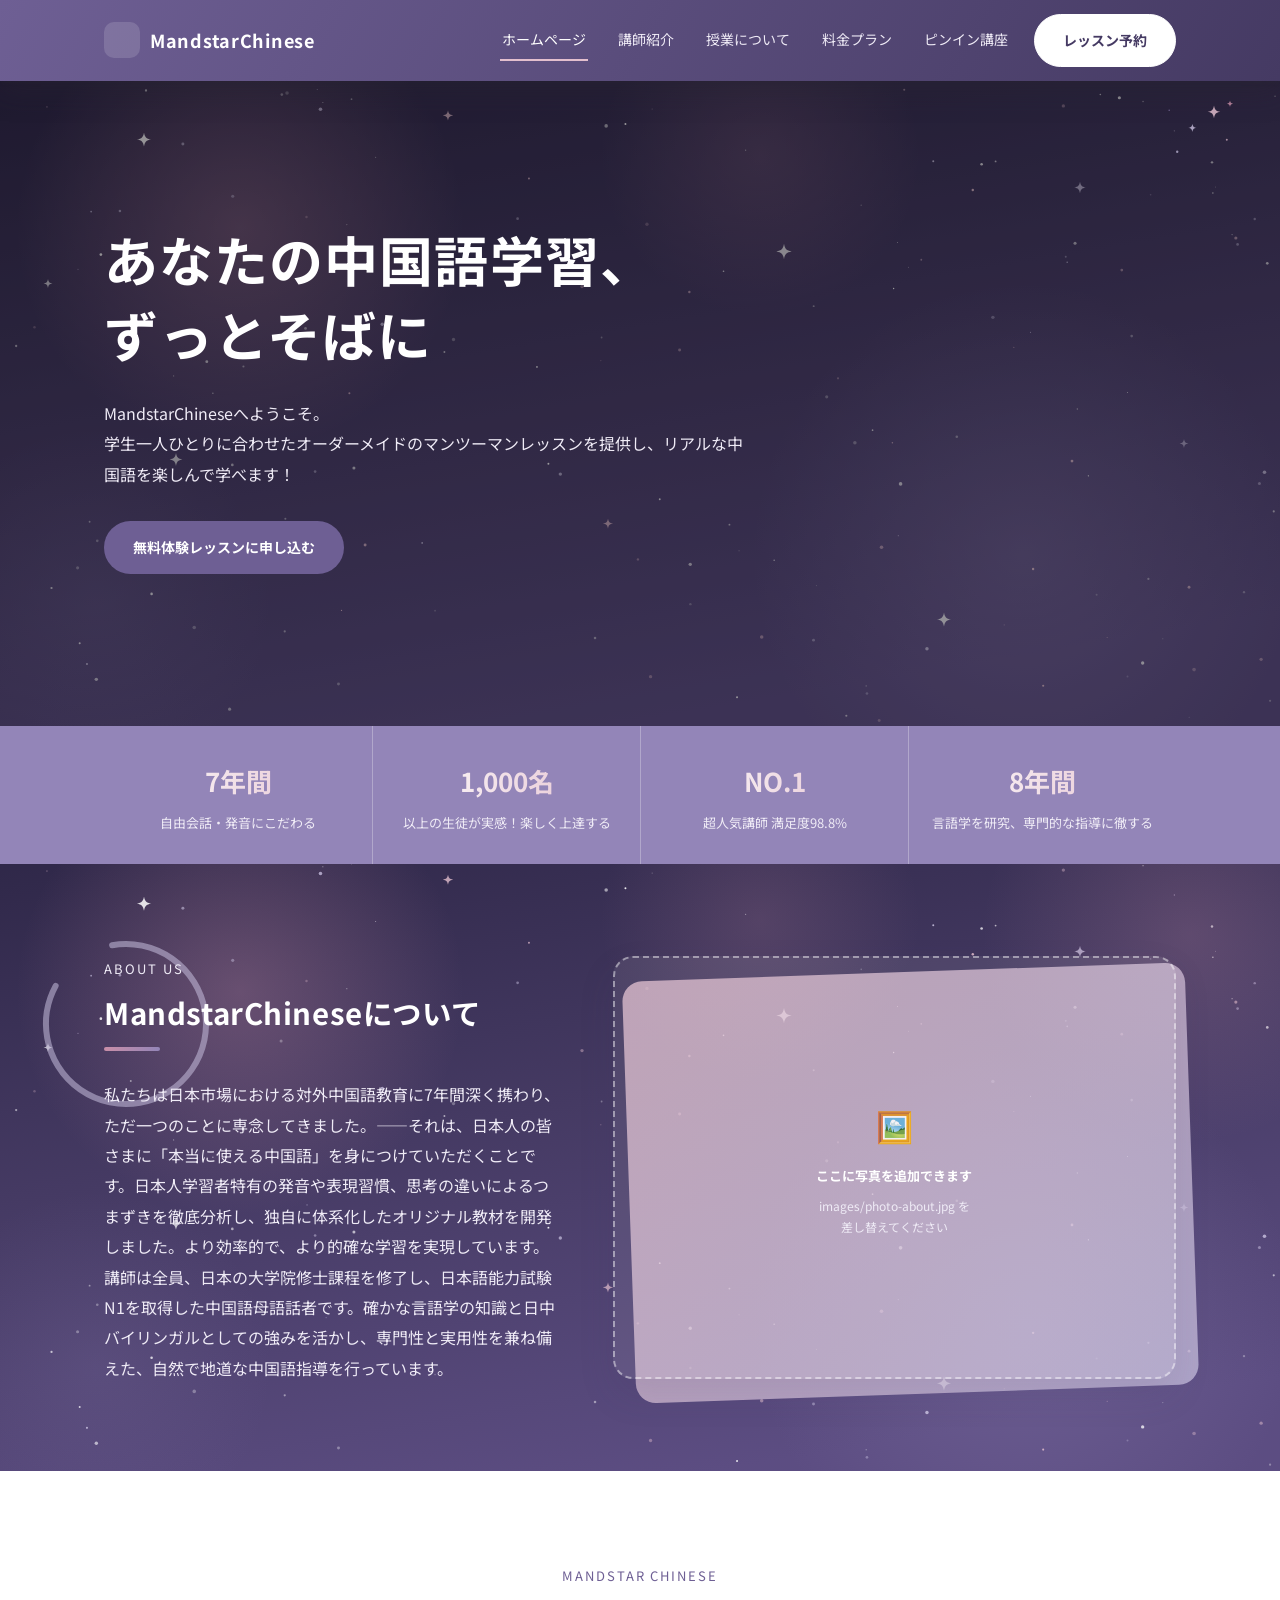
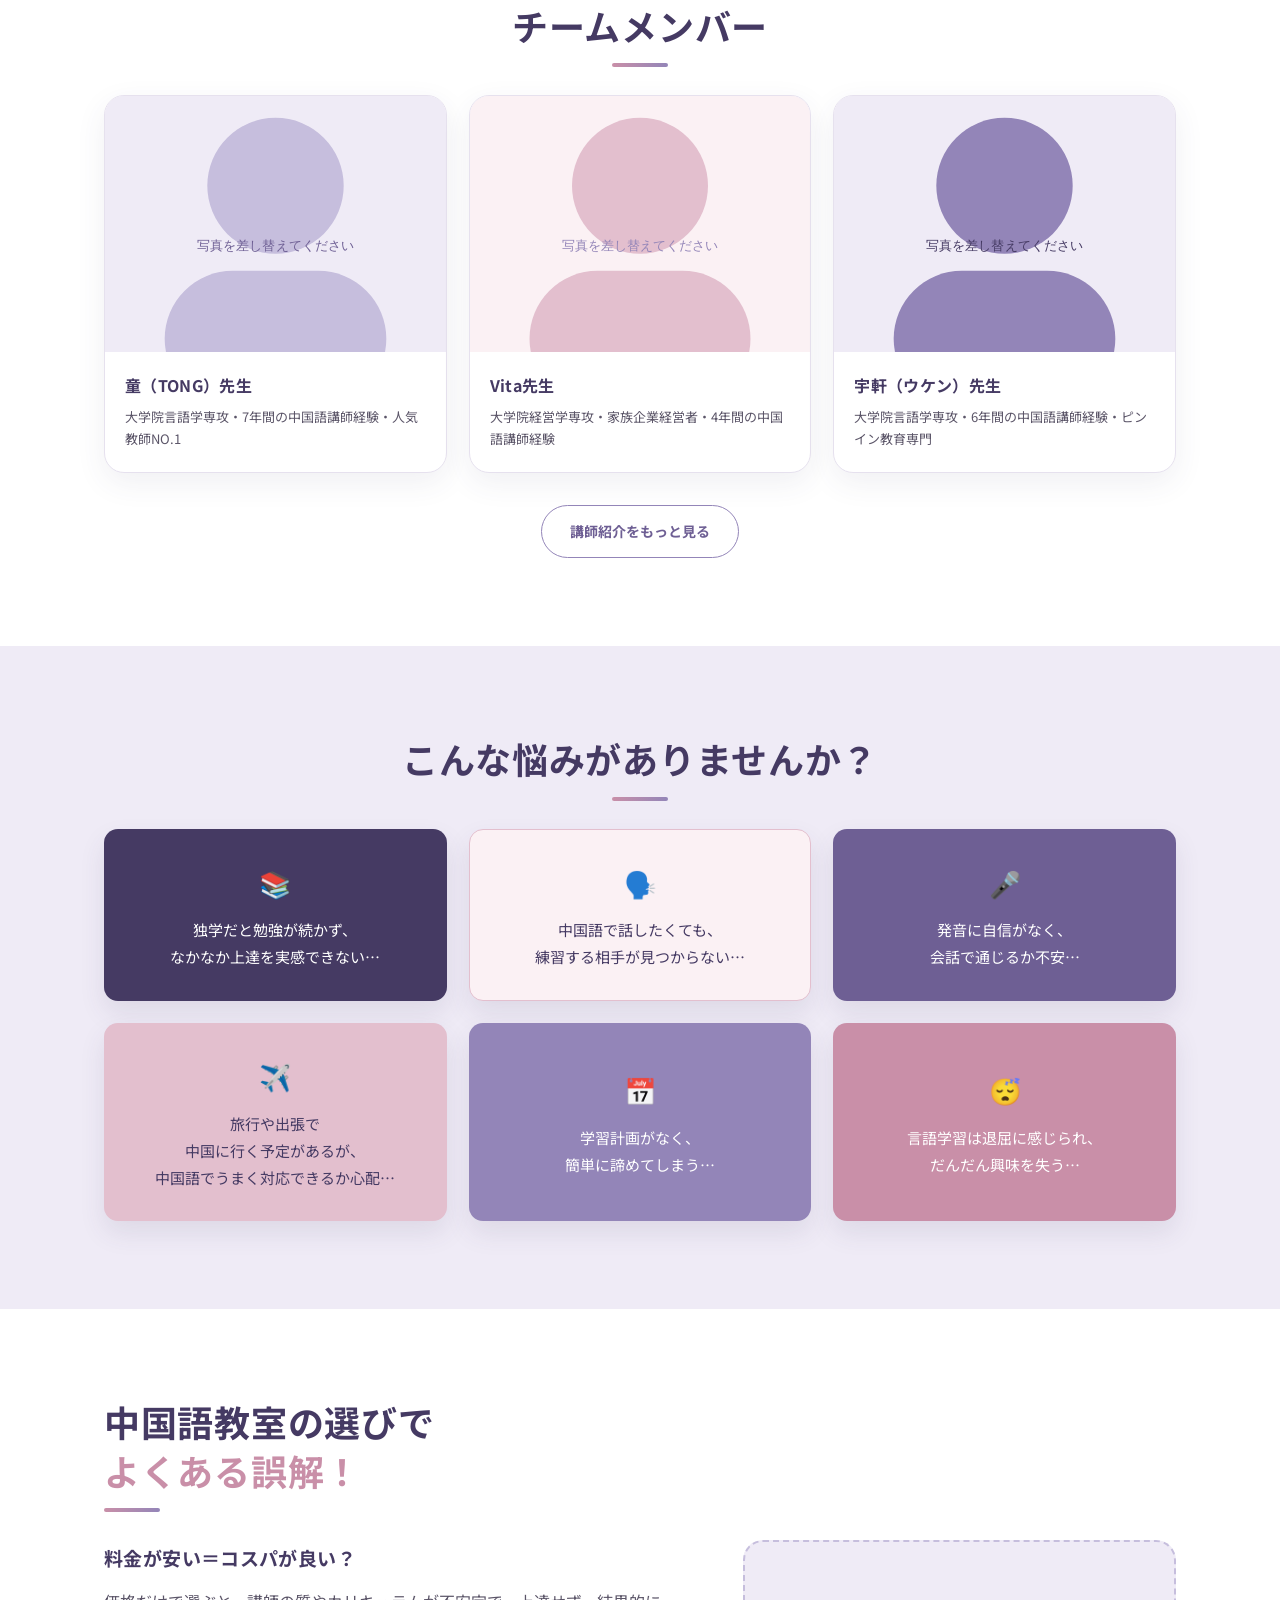
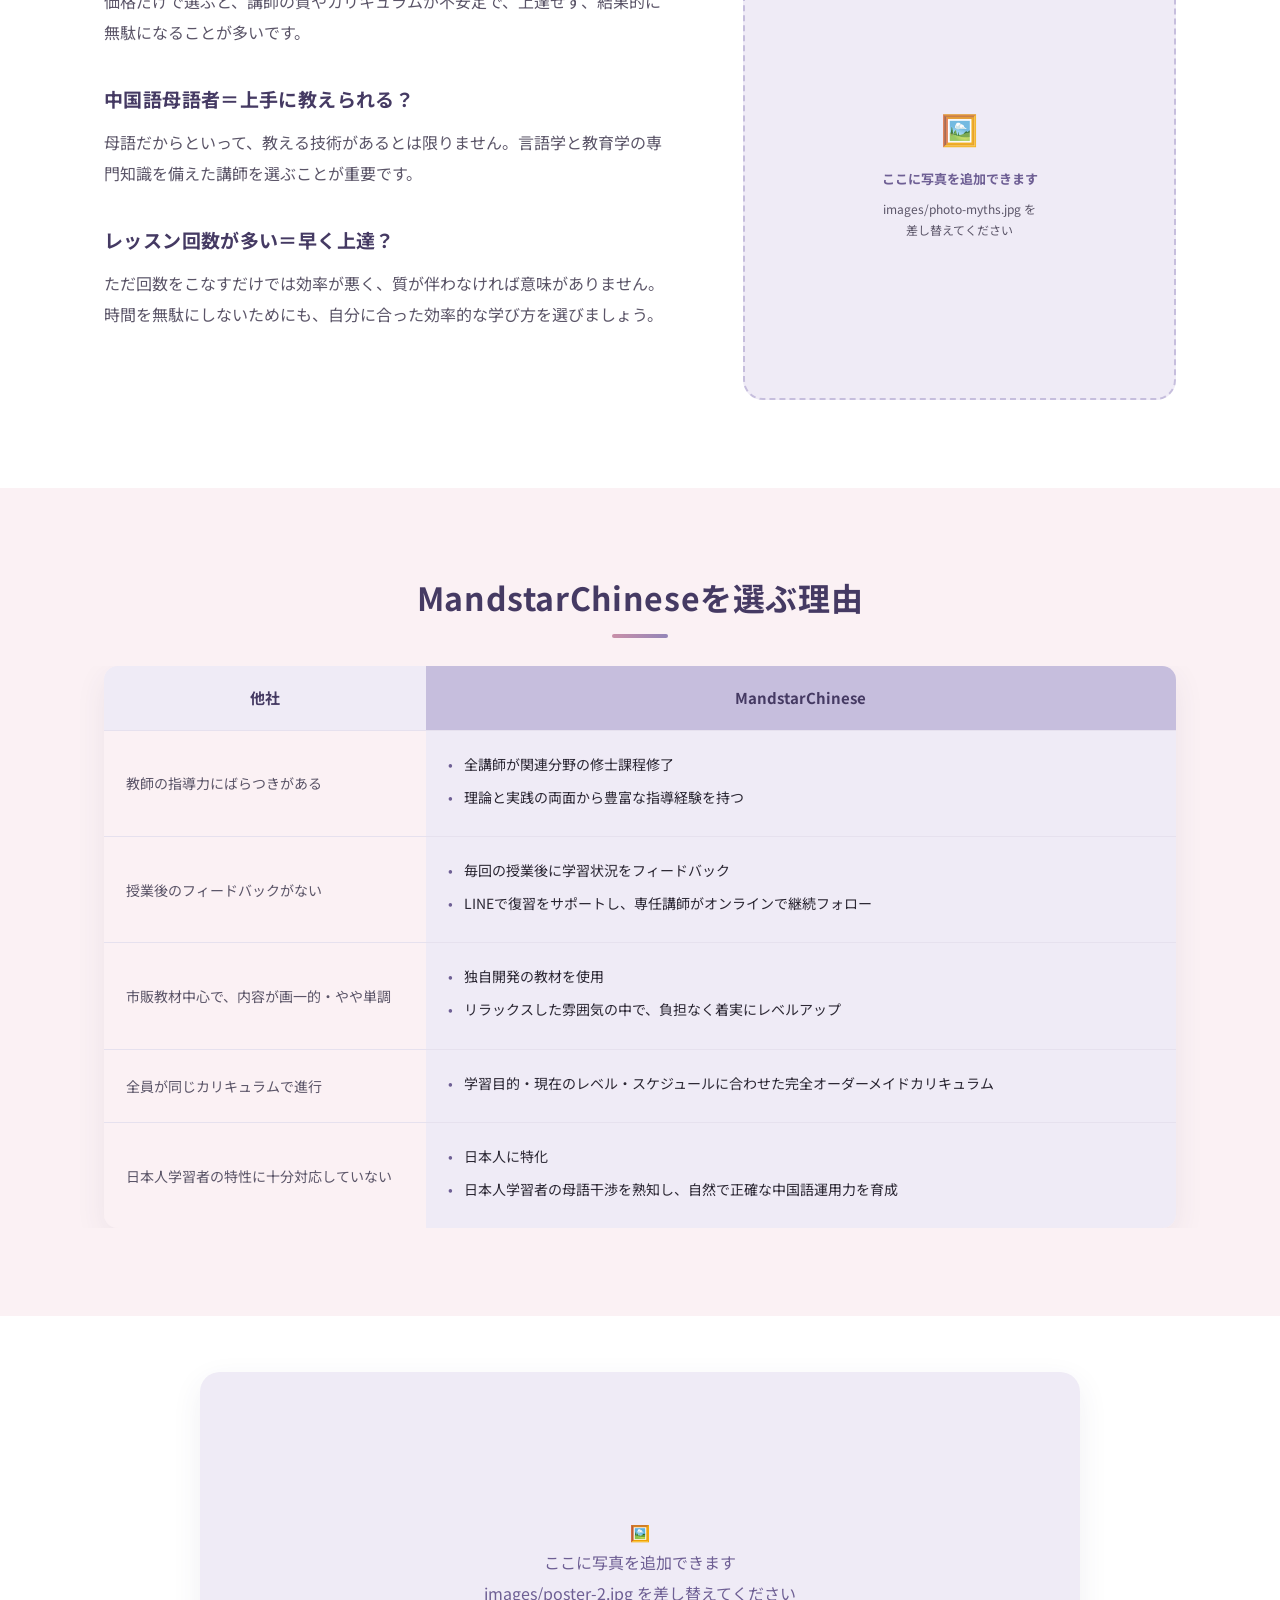
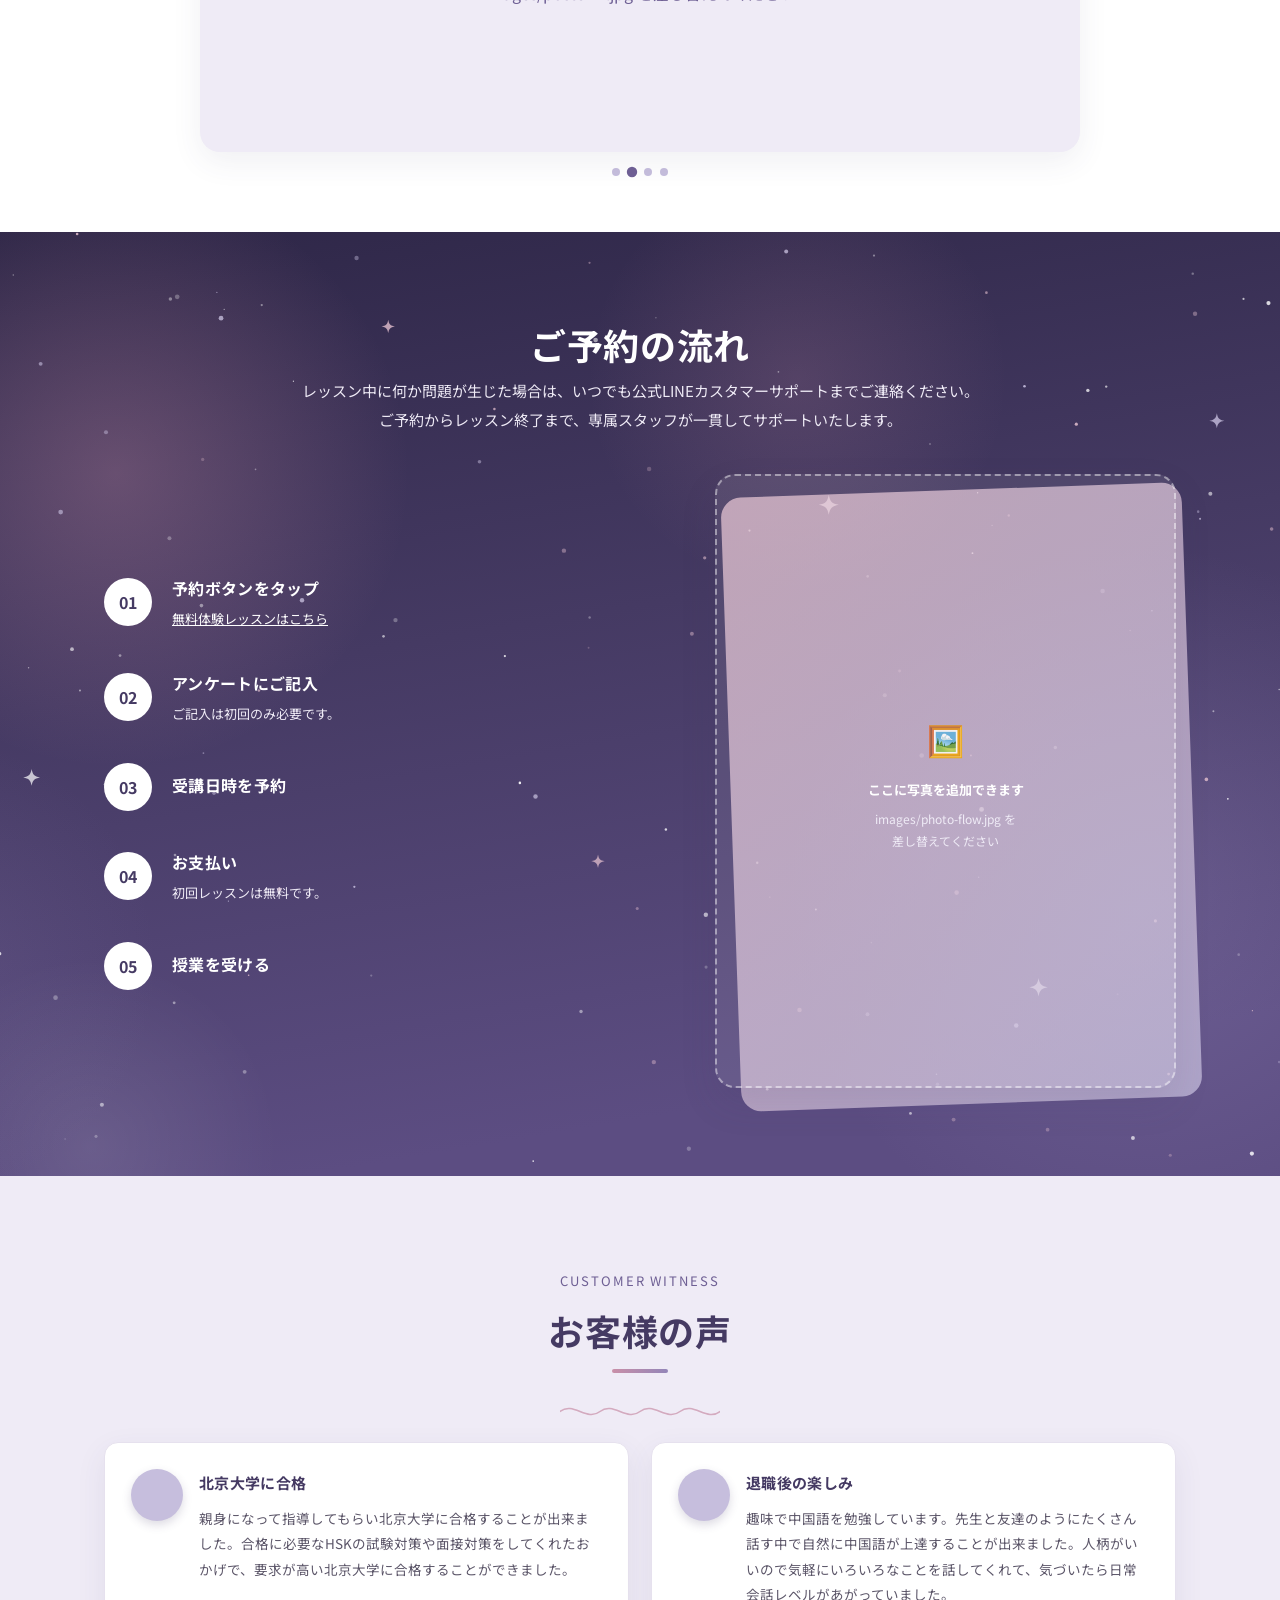
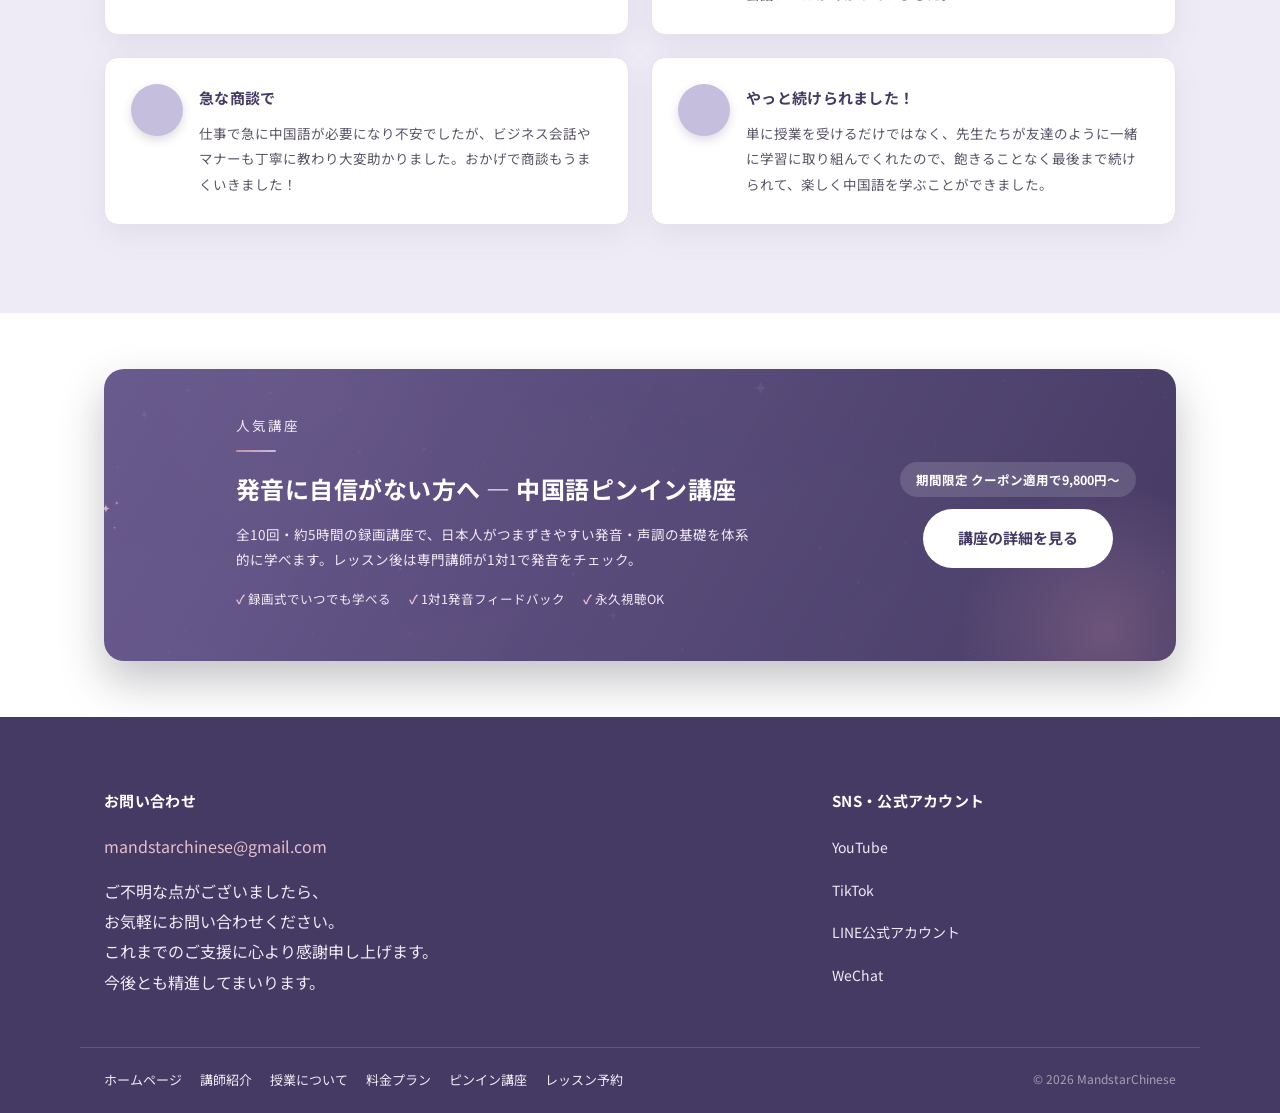
==== commit 7c253477: "Add files via upload" ====
--- a/index.html
+++ b/index.html
@@ -183,7 +183,7 @@
 <!-- ========== MandstarChineseを選ぶ理由 ========== -->
 <section class="bg-pink">
   <div class="container center">
-    <h2 class="section-title">MandstarChineseを選ぶ理由</h2>
+    <h2 class="section-title tight-fit">MandstarChineseを選ぶ理由</h2>
     <div class="title-bar"></div>
   </div>
   <div class="container table-scroll">
@@ -402,7 +402,7 @@
       <h3>お問い合わせ</h3>
       <p class="footer-email"><a href="mailto:mandstarchinese@gmail.com" data-contact-email="link"><span data-contact-email="text">mandstarchinese@gmail.com</span></a></p>
       <p style="margin-top:14px;">
-        ご不明な点がございましたら、お気軽にお問い合わせください。<br>
+        ご不明な点がございましたら、<br>お気軽にお問い合わせください。<br>
         これまでのご支援に心より感謝申し上げます。<br>
         今後とも精進してまいります。
       </p>
--- a/css/style.css
+++ b/css/style.css
@@ -57,7 +57,29 @@
 }
 
 .section-title { font-size: clamp(26px, 3.4vw, 36px); color: var(--purple-900); margin-bottom: 8px; line-height: 1.35; }
+/* 「MandstarChineseを選ぶ理由」のようにブランド名を含む長めのタイトルを1行に収める */
+.section-title.tight-fit { font-size: clamp(18px, 2.8vw, 32px); white-space: nowrap; }
+@media (max-width: 480px) {
+  .section-title.tight-fit { font-size: clamp(15px, 4.6vw, 22px); }
+}
 .section-sub { color: var(--ink-600); font-size: 15px; margin-bottom: 40px; }
+/* カリキュラム見出し下の説明文：2文に分割し、幅に応じて縮小して1行ずつ収める */
+.curriculum-sub { font-size: 14.5px; line-height: 1.8; }
+@media (max-width: 480px) {
+  .curriculum-sub { font-size: clamp(11.5px, 3.4vw, 13px); }
+}
+
+/* 「中国語の発音、実はシンプルです」タイトルに装飾を加えて印象づける */
+.accent-title { line-height: 1.5; }
+.accent-title .accent-line {
+  position: relative; display: inline-block; padding: 0 4px;
+  background: linear-gradient(90deg, var(--pink-500), var(--purple-500));
+  -webkit-background-clip: text; background-clip: text; color: transparent;
+}
+.accent-title .accent-line::after {
+  content: ""; position: absolute; left: 2px; right: 2px; bottom: -6px; height: 3px;
+  background: linear-gradient(90deg, var(--pink-500), var(--purple-500)); border-radius: 2px;
+}
 
 .title-bar { width: 56px; height: 4px; background: linear-gradient(90deg, var(--pink-500), var(--purple-500)); border-radius: 2px; margin: 14px 0 28px; }
 .center { text-align: center; }
@@ -131,7 +153,12 @@
 }
 .stat-label { font-size: clamp(10.5px, 1.05vw, 13px); color: var(--purple-100); line-height: 1.6; white-space: nowrap; }
 @media (max-width: 620px) {
-  .stats-grid { grid-template-columns: repeat(4, minmax(160px, 1fr)); }
+  .stats-bar { overflow-x: visible; }
+  .stats-grid { grid-template-columns: repeat(2, 1fr); }
+  .stat-item { padding: 22px 14px; border-left: none !important; border-top: 1px solid rgba(255,255,255,.28); }
+  .stat-item:nth-child(1), .stat-item:nth-child(2) { border-top: none; }
+  .stat-item:nth-child(odd) { border-right: 1px solid rgba(255,255,255,.28); }
+  .stat-label { white-space: normal; font-size: 11.5px; }
 }
 
 /* ---------- About ---------- */
@@ -521,9 +548,18 @@
 /* LINE予約の案内ボックス */
 .line-cta-box {
   background: var(--pink-100); border: 1px solid var(--pink-300); border-radius: var(--radius-md);
-  padding: 22px 26px; font-size: 13.5px; color: var(--ink-600); text-align: center; margin-top: 20px;
+  padding: 26px 26px 22px; font-size: 13.5px; color: var(--ink-600); text-align: center; margin-top: 20px;
 }
 .line-cta-box strong { color: var(--purple-900); }
+.line-cta-icon {
+  width: 44px; height: 44px; margin: 0 auto 12px; border-radius: 50%;
+  background: linear-gradient(135deg, var(--pink-500), var(--purple-500));
+  display: flex; align-items: center; justify-content: center; font-size: 20px;
+  box-shadow: 0 8px 18px rgba(201,143,168,.4);
+}
+.line-cta-step { font-size: 14px; color: var(--purple-900); line-height: 1.85; margin-bottom: 16px; }
+.line-cta-divider { width: 32px; height: 2px; background: var(--pink-300); border-radius: 2px; margin: 0 auto 16px; }
+.line-cta-note { font-size: 12.5px; color: var(--ink-600); line-height: 1.8; }
 
 /* MandstarChinese本サイトへ誘導するミニ紹介カード */
 .course-about-cta {
@@ -539,14 +575,29 @@
 .course-about-cta > * { position: relative; z-index: 1; }
 .course-about-cta h2 { color: var(--white); font-size: clamp(20px, 2.6vw, 28px); margin-bottom: 14px; }
 .course-about-cta p { color: var(--purple-100); max-width: 640px; margin: 0 auto 24px; font-size: 14.5px; }
-.course-about-stats { display: flex; justify-content: center; gap: 34px; flex-wrap: wrap; margin-bottom: 28px; }
-.course-about-stats > div { flex-shrink: 0; }
+.course-about-stats {
+  display: grid; grid-template-columns: repeat(3, 1fr); gap: 0;
+  max-width: 460px; margin: 0 auto 28px;
+}
+.course-about-stats > div { flex-shrink: 0; padding: 0 10px; position: relative; }
+.course-about-stats > div:not(:last-child)::after {
+  content: ""; position: absolute; right: 0; top: 6px; bottom: 6px; width: 1px;
+  background: rgba(255,255,255,.22);
+}
 .course-about-stats .num {
-  font-size: clamp(20px, 2.4vw, 28px); font-weight: 700;
+  font-size: clamp(17px, 2.4vw, 28px); font-weight: 700; white-space: nowrap;
   background: linear-gradient(90deg, var(--white), var(--pink-300));
   -webkit-background-clip: text; background-clip: text; color: transparent;
 }
-.course-about-stats .label { font-size: 12px; color: var(--purple-100); margin-top: 4px; }
+.course-about-stats .label { font-size: 11.5px; color: var(--purple-100); margin-top: 6px; line-height: 1.4; }
+@media (max-width: 480px) {
+  .course-about-cta { padding: 36px 20px; }
+  .course-about-stats { gap: 0; max-width: 100%; }
+  .course-about-stats > div { padding: 0 4px; }
+  .course-about-stats .num { font-size: clamp(14px, 4.2vw, 18px); }
+  .course-about-stats .label { font-size: 10.5px; }
+  .course-about-text { font-size: 13px; }
+}
 
 /* 質問(Q)と回答(A)を明確に分けるカード（ピンイン講座ページの悩み訴求など） */
 .pain-grid { display: grid; grid-template-columns: repeat(3, 1fr); gap: 22px; }
@@ -593,7 +644,12 @@
 }
 .course-promo > * { position: relative; z-index: 1; }
 .course-promo .star-decor { top: 10px; right: 8%; width: 60px; }
-.course-promo .promo-eyebrow { color: var(--pink-300); margin-bottom: 10px; }
+.course-promo .promo-eyebrow { display: block; position: relative; color: var(--pink-300); margin-bottom: 14px; padding-bottom: 14px; }
+.course-promo .promo-eyebrow::after {
+  content: ""; position: absolute; left: 0; bottom: 0; width: 40px; height: 2px;
+  background: linear-gradient(90deg, var(--pink-500), var(--purple-300));
+  border-radius: 2px;
+}
 .course-promo .promo-text { min-width: 0; flex: 1 1 320px; }
 .course-promo .promo-text h3 { color: var(--white); font-size: clamp(19px, 2.4vw, 24px); margin-bottom: 10px; }
 .course-promo .promo-text p { color: var(--purple-100); font-size: 13.5px; max-width: 520px; margin-bottom: 14px; }
@@ -607,4 +663,7 @@
 }
 .course-promo .btn-primary { background: var(--white); color: var(--purple-900); padding: 14px 34px; font-size: 15px; white-space: nowrap; }
 .course-promo .btn-primary:hover { background: var(--pink-100); }
-@media (max-width: 700px) { .course-promo { padding: 34px 26px; } }
+@media (max-width: 700px) {
+  .course-promo { padding: 34px 26px; flex-direction: column; align-items: stretch; }
+  .course-promo .promo-cta { width: 100%; align-items: center; }
+}
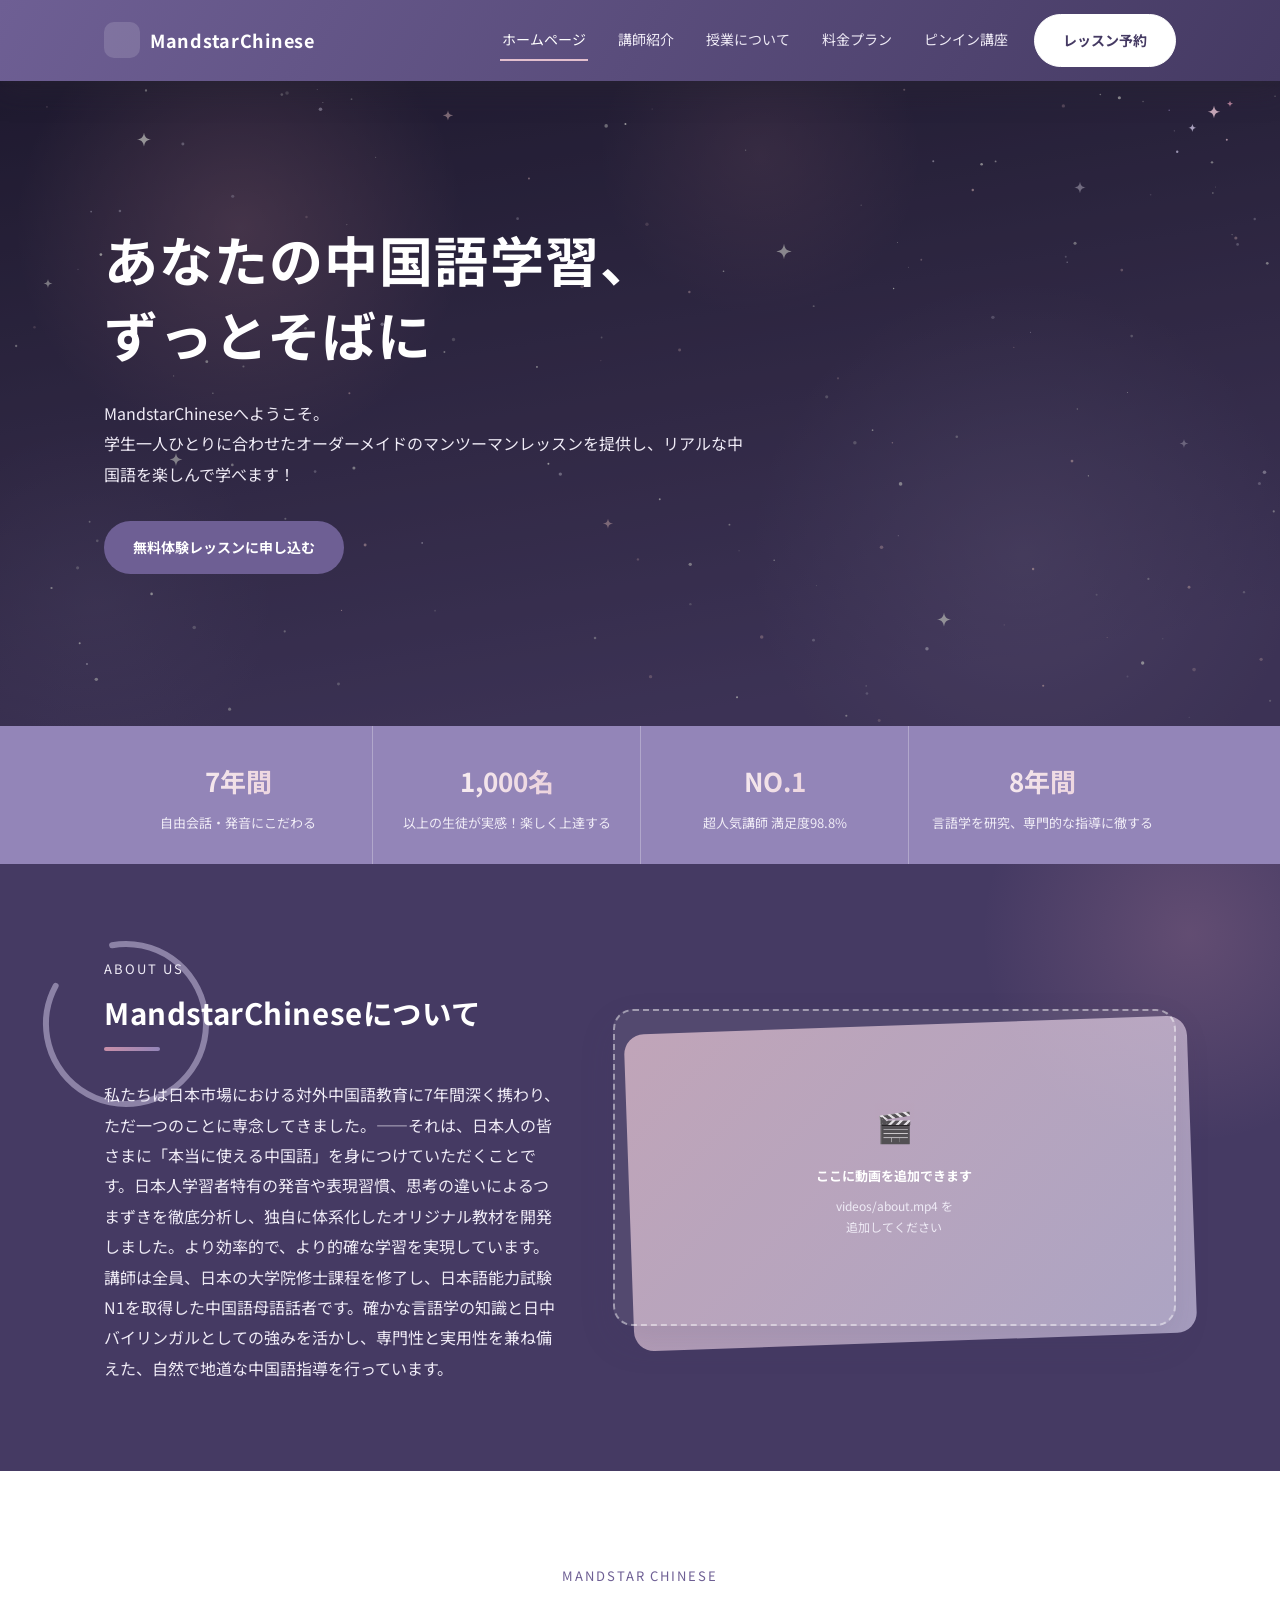
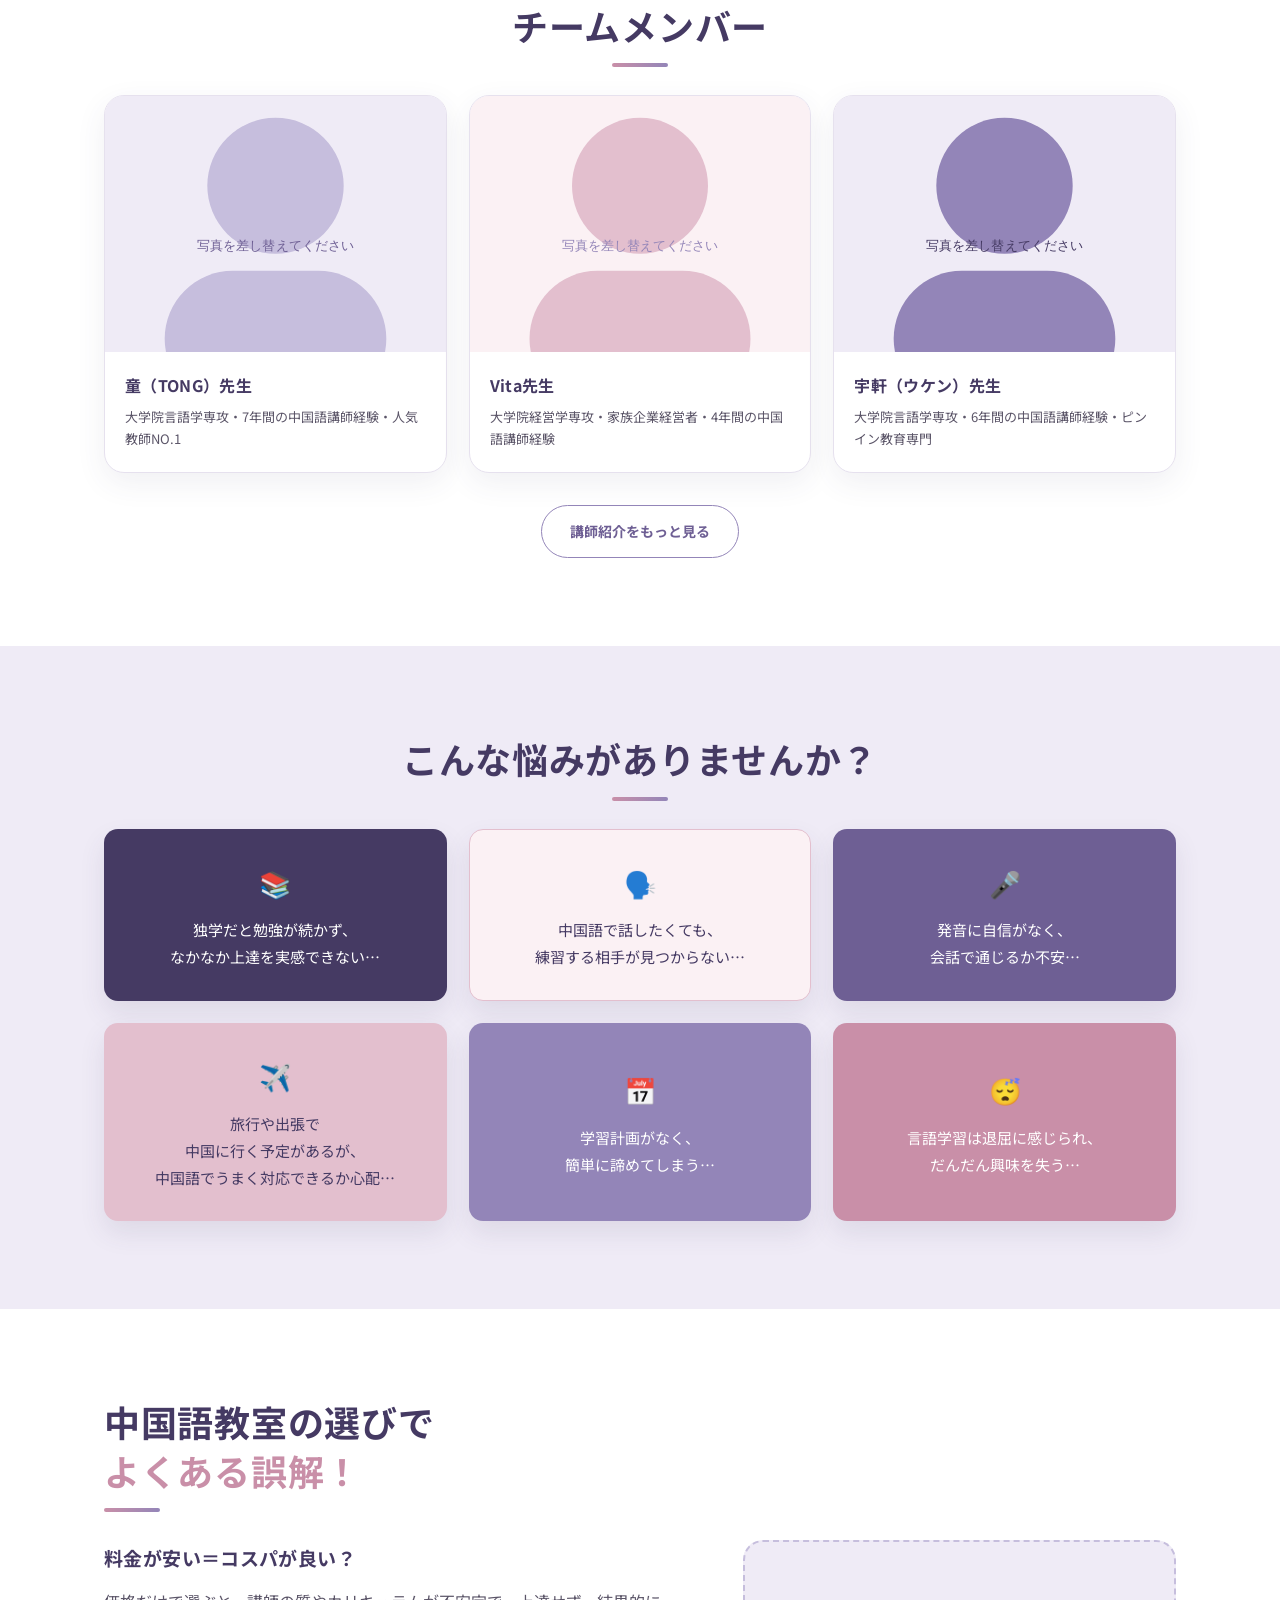
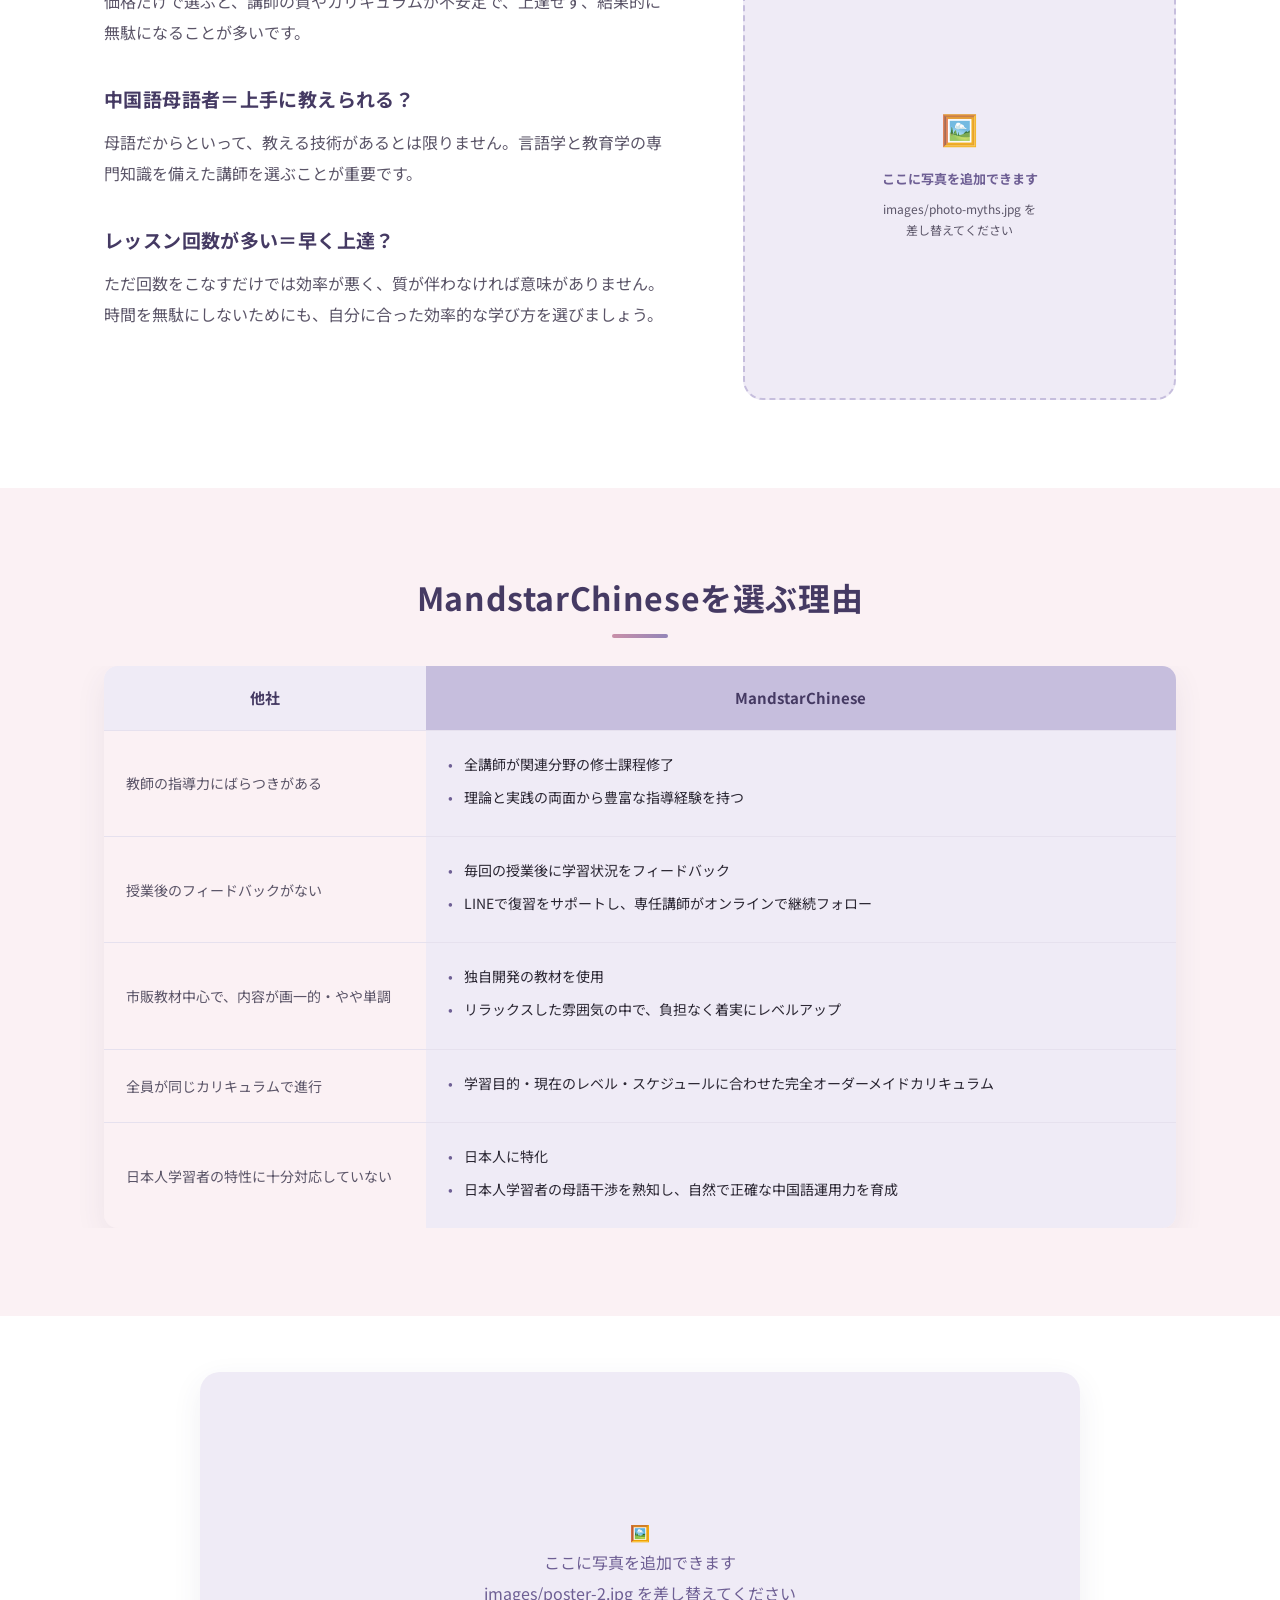
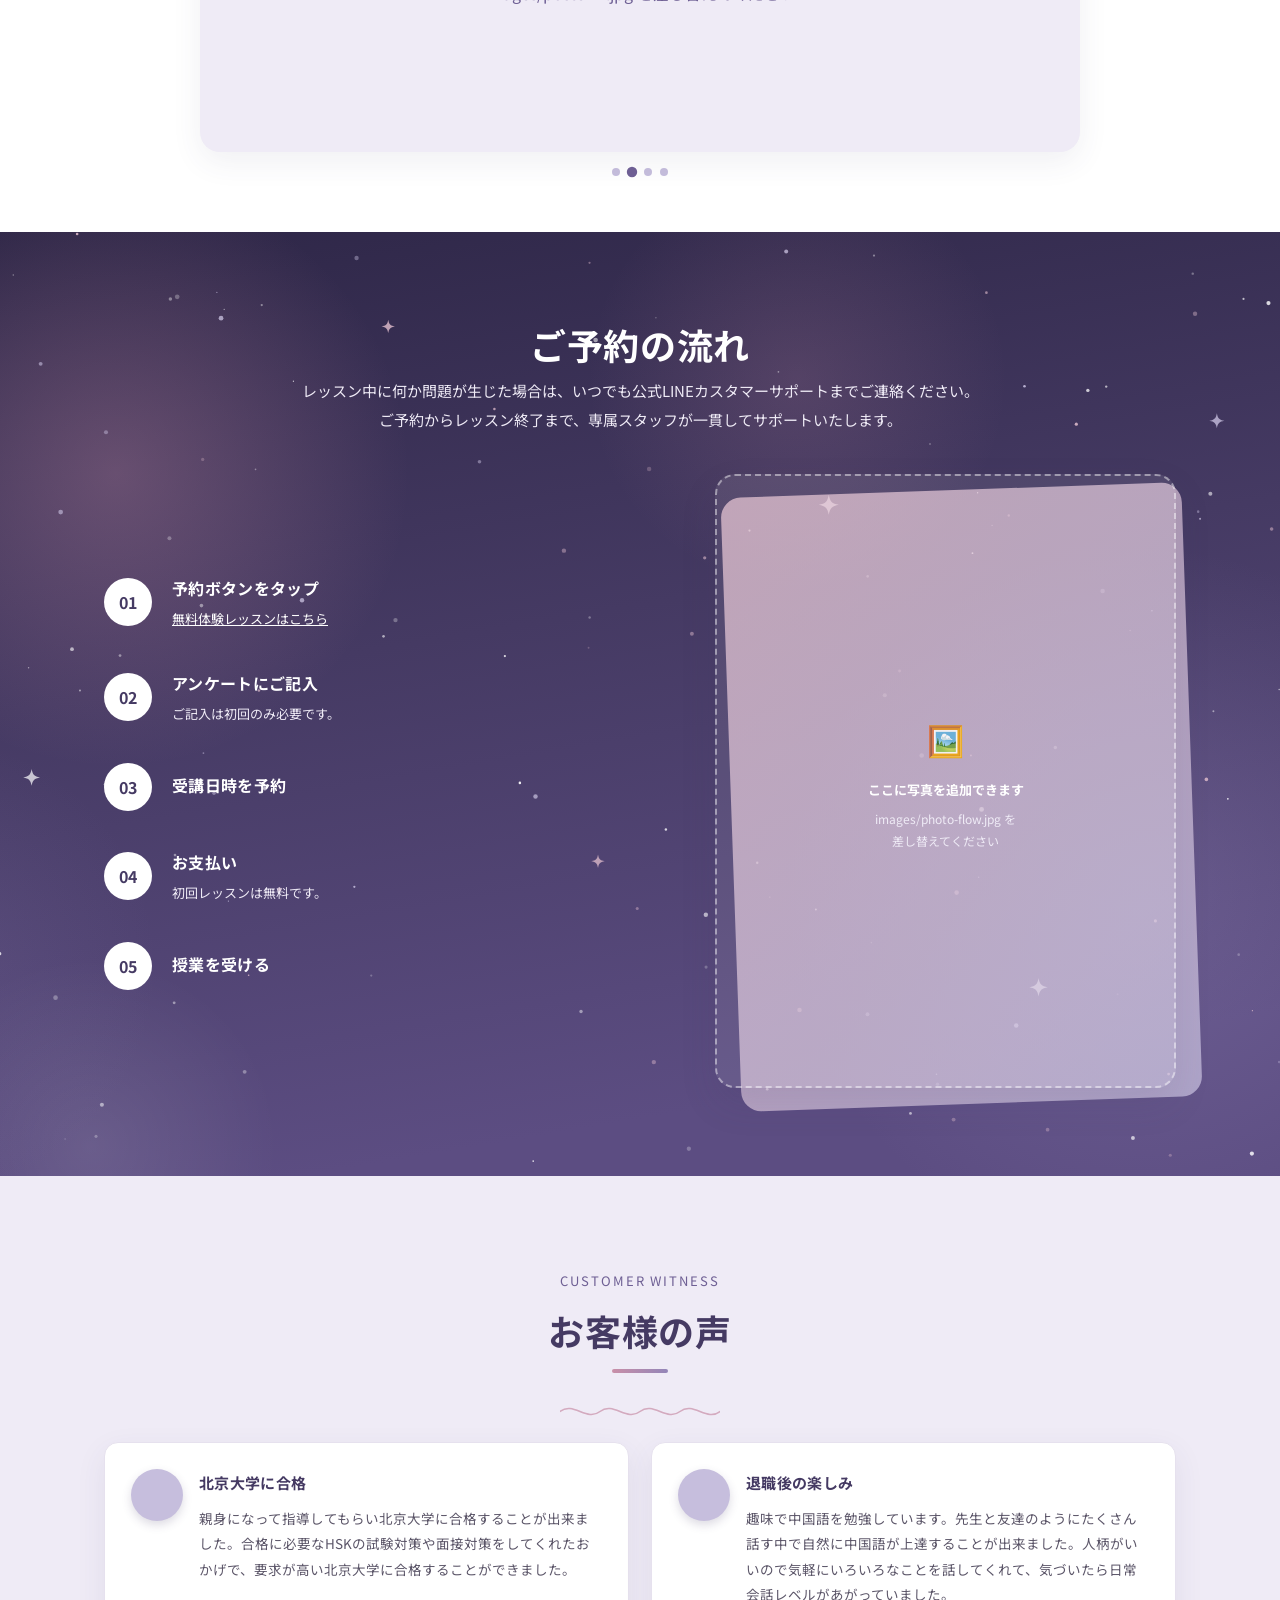
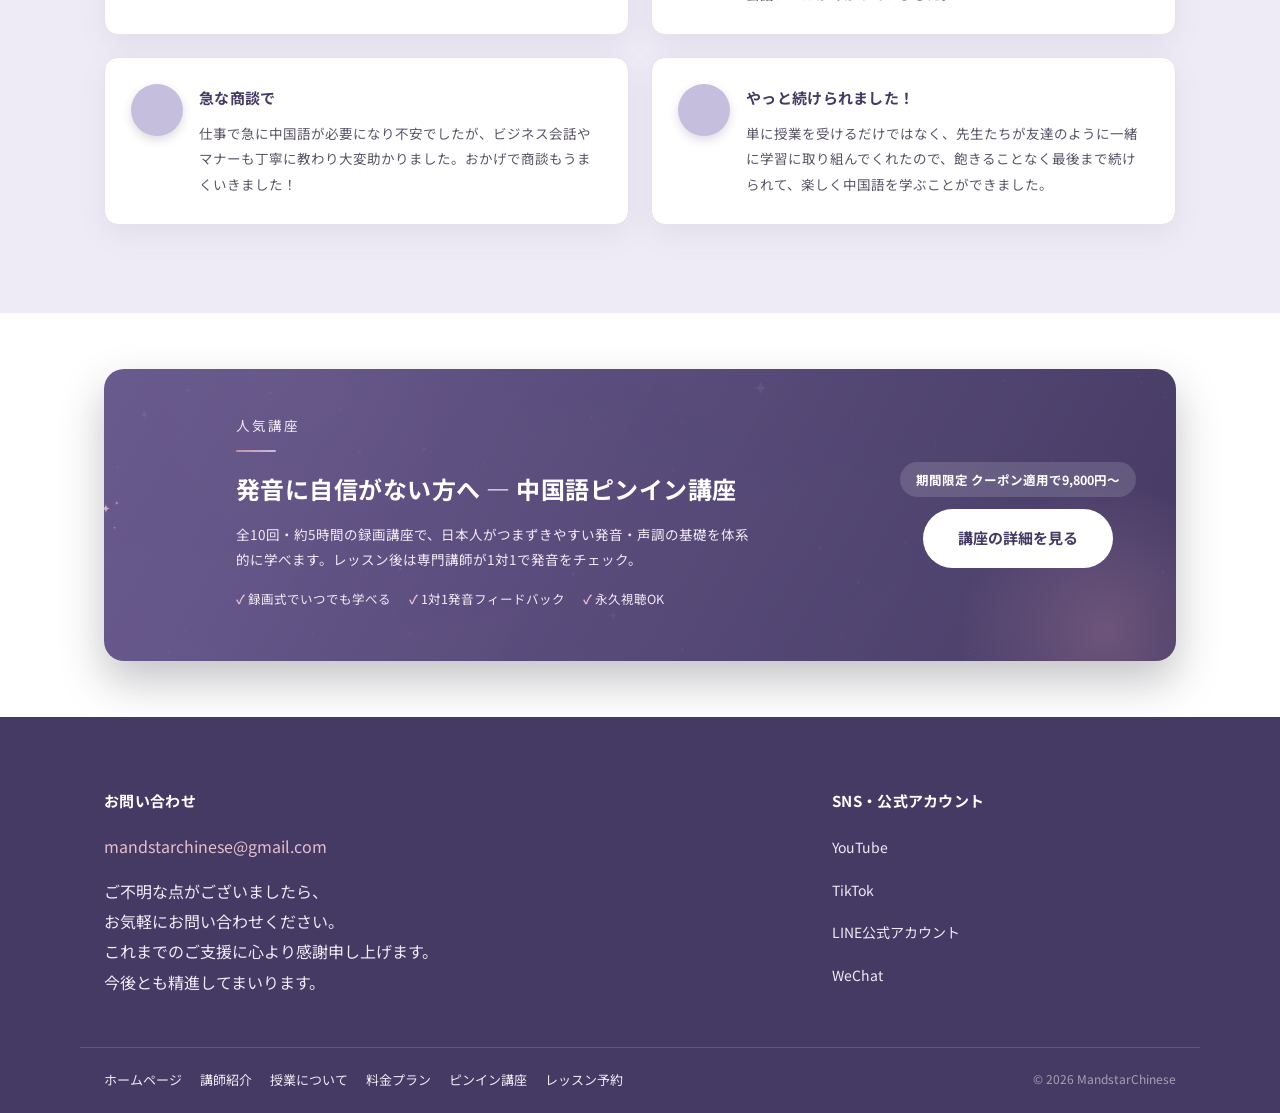
==== commit 0794ba0a: "Add files via upload" ====
--- a/index.html
+++ b/index.html
@@ -91,17 +91,18 @@
       </p>
     </div>
     <!--
-      ★画像を追加するには★
-      images/photo-about.jpg というファイル名で写真を images フォルダに置くだけでOKです。
-      （推奨: 教材やレッスン風景の写真、4:3、1200×900px程度）
+      ★動画を追加するには★
+      videos/about.mp4 というファイル名で動画ファイルを videos フォルダに置くだけでOKです（MP4形式推奨）。
+      （推奨: 教室紹介やレッスン風景の動画、横長16:9）
+      ※ サムネイル（動画再生前に表示される画像）は images/photo-about.jpg が使われます。無くても動作します。
     -->
     <div class="split-photo photo-stack">
-      <div class="image-slot ratio-4-3 on-dark">
-        <img src="images/photo-about.jpg" alt="MandstarChineseの授業風景" onerror="this.remove()">
-        <div class="slot-placeholder">
-          <span class="slot-icon">🖼️</span>
-          <span class="slot-label">ここに写真を追加できます</span>
-          <span class="slot-hint">images/photo-about.jpg を<br>差し替えてください</span>
+      <div class="image-slot video-slot ratio-16-9 on-dark">
+        <video src="videos/about.mp4" controls preload="metadata" poster="images/photo-about.jpg" onerror="this.remove()"></video>
+        <div class="slot-placeholder">
+          <span class="slot-icon">🎬</span>
+          <span class="slot-label">ここに動画を追加できます</span>
+          <span class="slot-hint">videos/about.mp4 を<br>追加してください</span>
         </div>
       </div>
     </div>
--- a/css/style.css
+++ b/css/style.css
@@ -162,7 +162,7 @@
 }
 
 /* ---------- About ---------- */
-.about-section { position: relative; overflow: hidden; background: var(--purple-900) url(../images/bg-starfield.svg) center/cover no-repeat; color: var(--white); }
+.about-section { position: relative; overflow: hidden; background: var(--purple-900); color: var(--white); }
 .about-section .section-title { color: var(--white); white-space: nowrap; font-size: clamp(19px, 2.3vw, 32px); }
 .about-section p { color: var(--purple-100); max-width: 820px; }
 .about-section::after {
@@ -381,6 +381,7 @@
 }
 .photo-stack .image-slot { position: relative; z-index: 1; }
 .image-slot img { position: absolute; inset: 0; width: 100%; height: 100%; object-fit: cover; z-index: 2; }
+.video-slot video { position: absolute; inset: 0; width: 100%; height: 100%; object-fit: cover; z-index: 2; background: #1a1626; }
 .image-slot .slot-placeholder {
   position: relative; z-index: 1;
   display: flex; flex-direction: column; align-items: center; justify-content: center;
@@ -551,15 +552,19 @@
   padding: 26px 26px 22px; font-size: 13.5px; color: var(--ink-600); text-align: center; margin-top: 20px;
 }
 .line-cta-box strong { color: var(--purple-900); }
+.line-cta-head { display: flex; align-items: center; gap: 16px; text-align: left; margin-bottom: 16px; }
 .line-cta-icon {
-  width: 44px; height: 44px; margin: 0 auto 12px; border-radius: 50%;
+  width: 44px; height: 44px; flex-shrink: 0; border-radius: 50%;
   background: linear-gradient(135deg, var(--pink-500), var(--purple-500));
   display: flex; align-items: center; justify-content: center; font-size: 20px;
   box-shadow: 0 8px 18px rgba(201,143,168,.4);
 }
-.line-cta-step { font-size: 14px; color: var(--purple-900); line-height: 1.85; margin-bottom: 16px; }
+.line-cta-step { font-size: 14px; color: var(--purple-900); line-height: 1.85; margin: 0; }
 .line-cta-divider { width: 32px; height: 2px; background: var(--pink-300); border-radius: 2px; margin: 0 auto 16px; }
 .line-cta-note { font-size: 12.5px; color: var(--ink-600); line-height: 1.8; }
+@media (max-width: 560px) {
+  .line-cta-head { flex-direction: column; align-items: center; text-align: center; gap: 10px; }
+}
 
 /* MandstarChinese本サイトへ誘導するミニ紹介カード */
 .course-about-cta {
@@ -590,13 +595,16 @@
   -webkit-background-clip: text; background-clip: text; color: transparent;
 }
 .course-about-stats .label { font-size: 11.5px; color: var(--purple-100); margin-top: 6px; line-height: 1.4; }
+/* 各行を独立したブロックにして、ブラウザの自動折り返しで単独文字が
+   はみ出さないようにする（幅に応じてvw単位で自動縮小） */
+.course-about-text .line { display: block; white-space: nowrap; }
 @media (max-width: 480px) {
   .course-about-cta { padding: 36px 20px; }
   .course-about-stats { gap: 0; max-width: 100%; }
   .course-about-stats > div { padding: 0 4px; }
   .course-about-stats .num { font-size: clamp(14px, 4.2vw, 18px); }
   .course-about-stats .label { font-size: 10.5px; }
-  .course-about-text { font-size: 13px; }
+  .course-about-text { font-size: clamp(10.5px, 3vw, 13px); }
 }
 
 /* 質問(Q)と回答(A)を明確に分けるカード（ピンイン講座ページの悩み訴求など） */
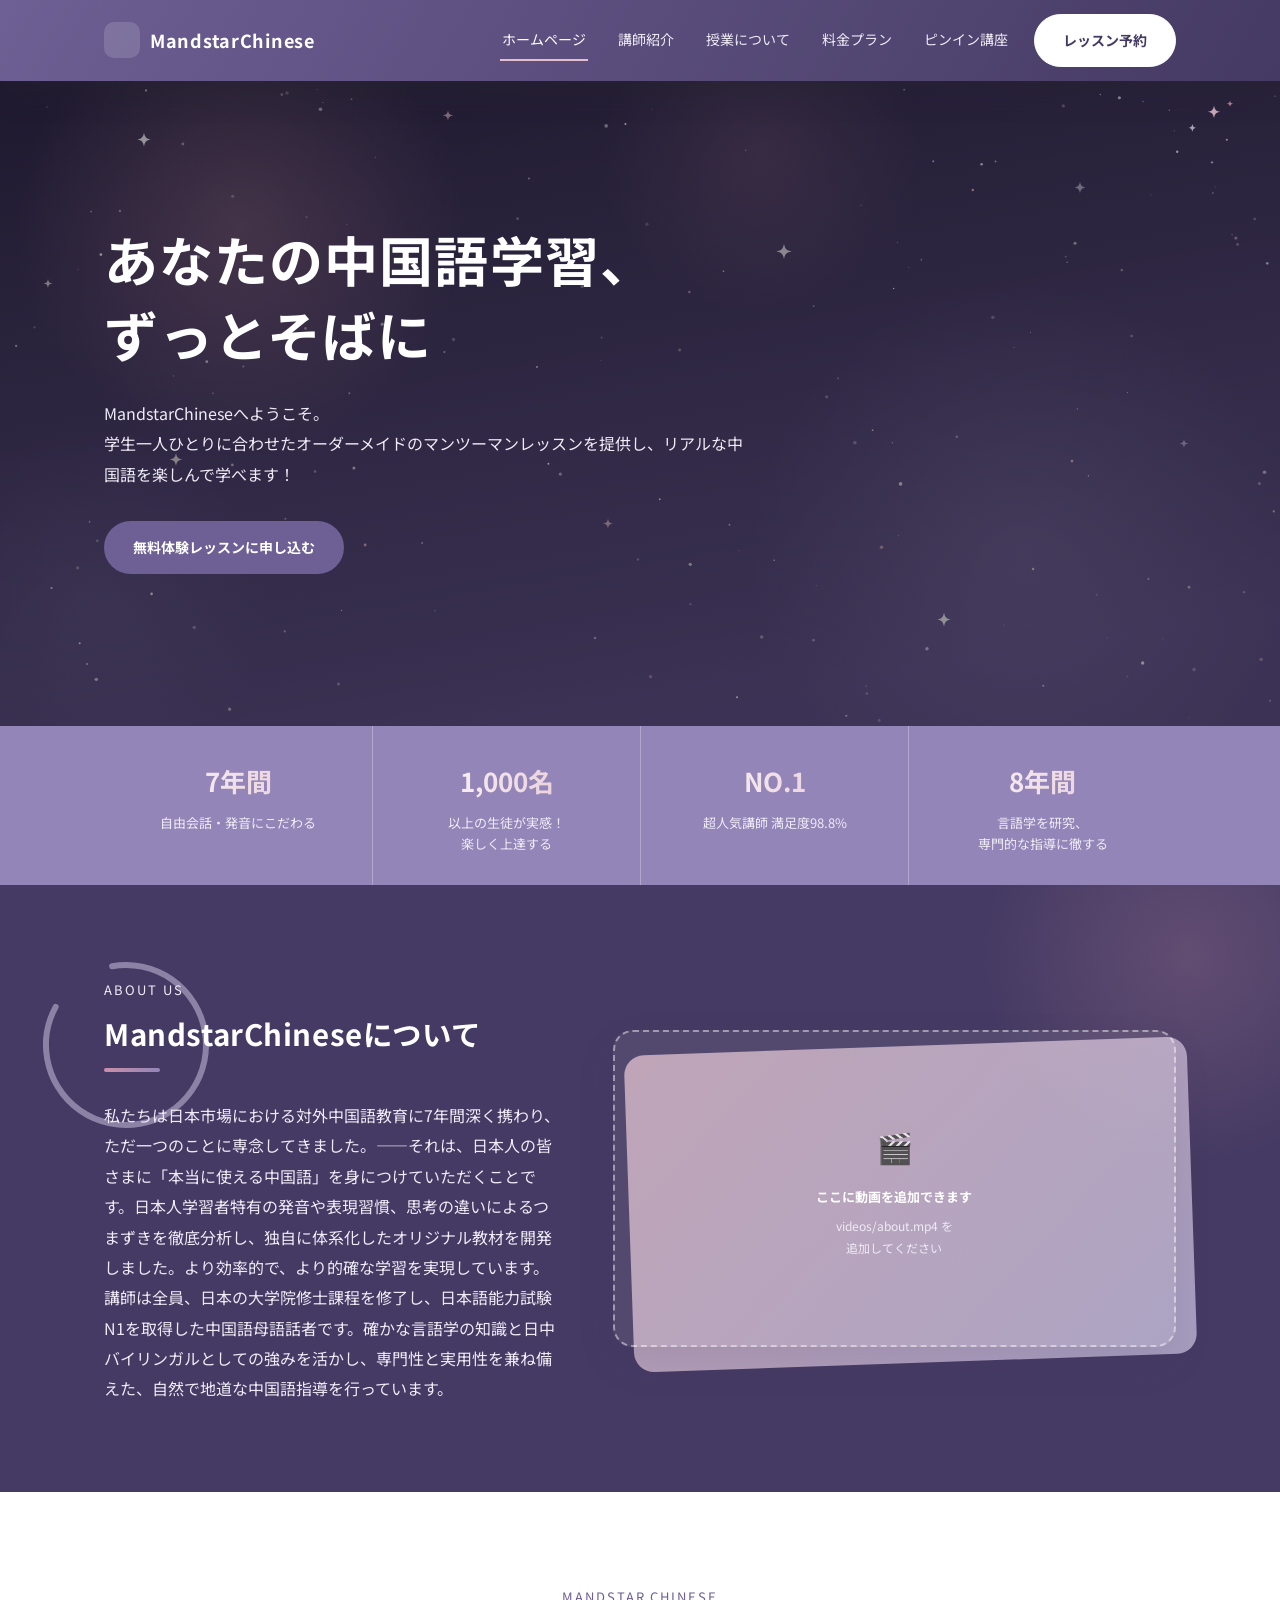
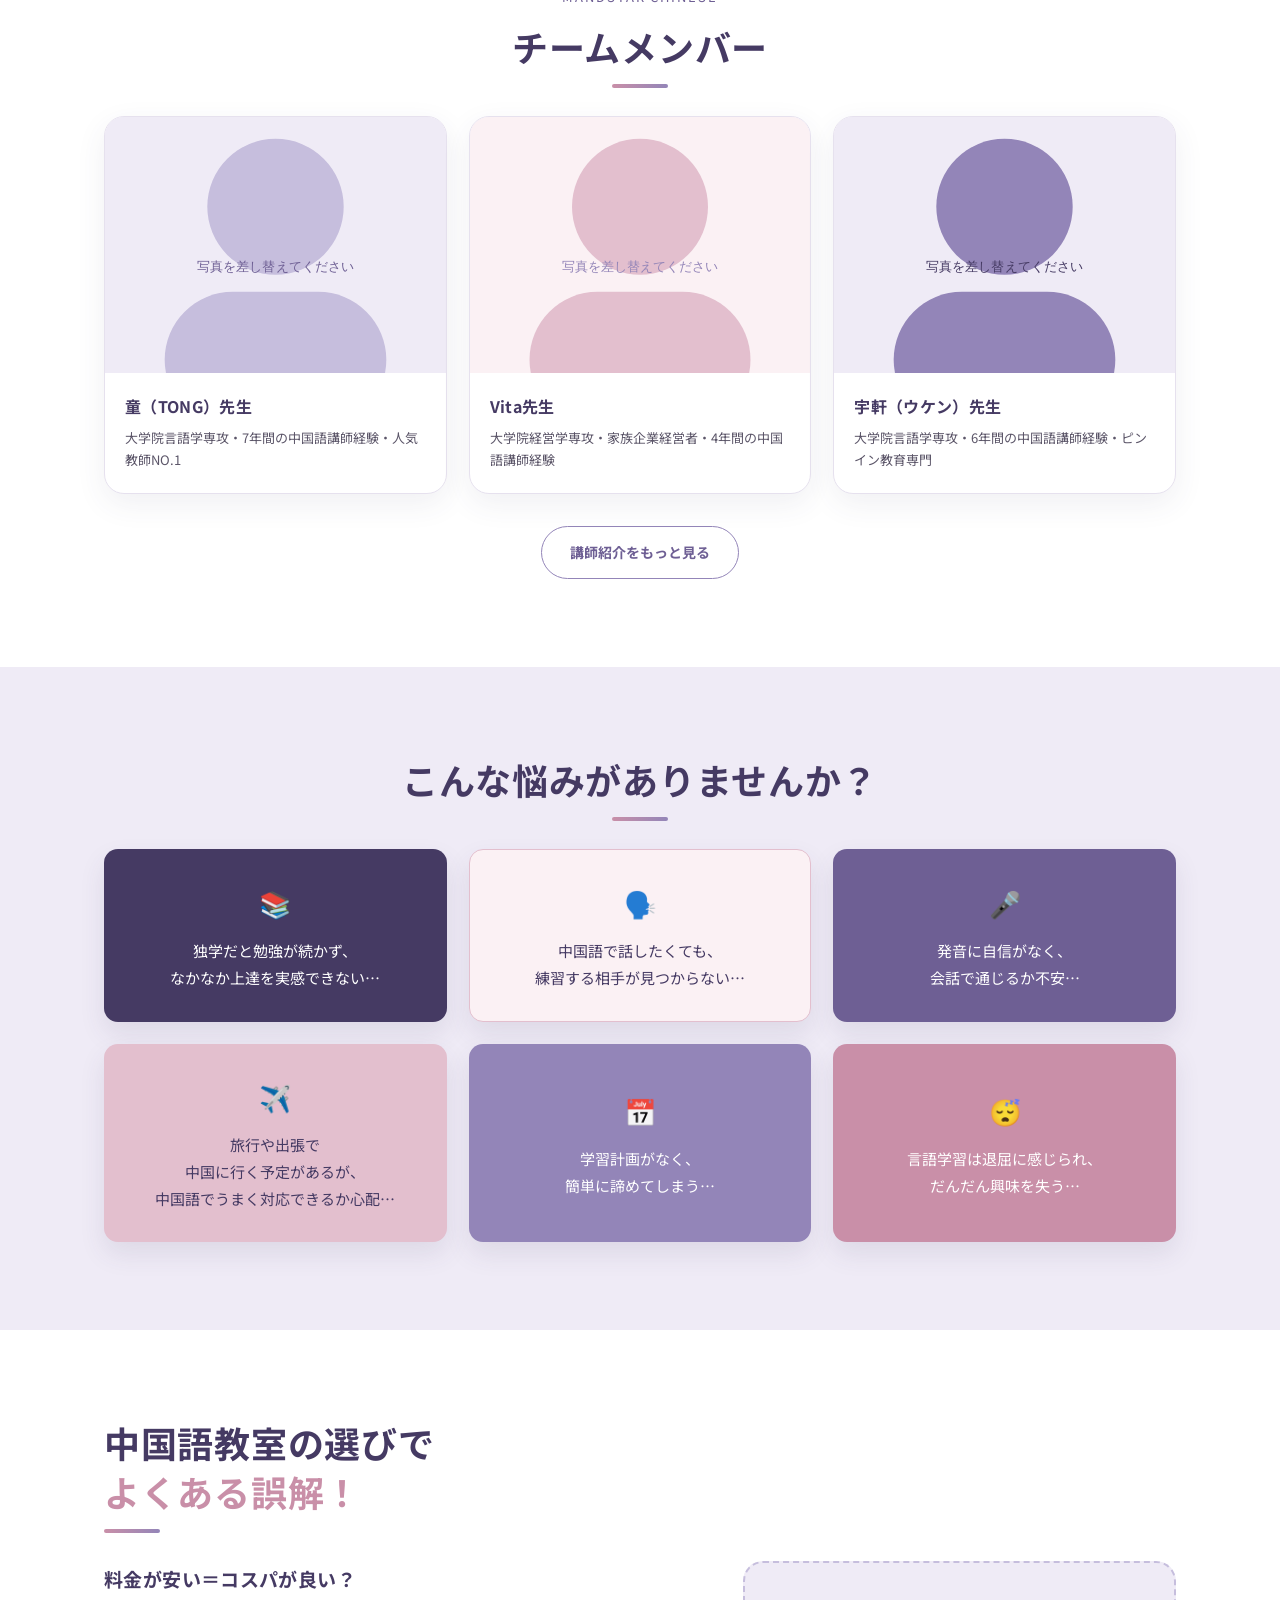
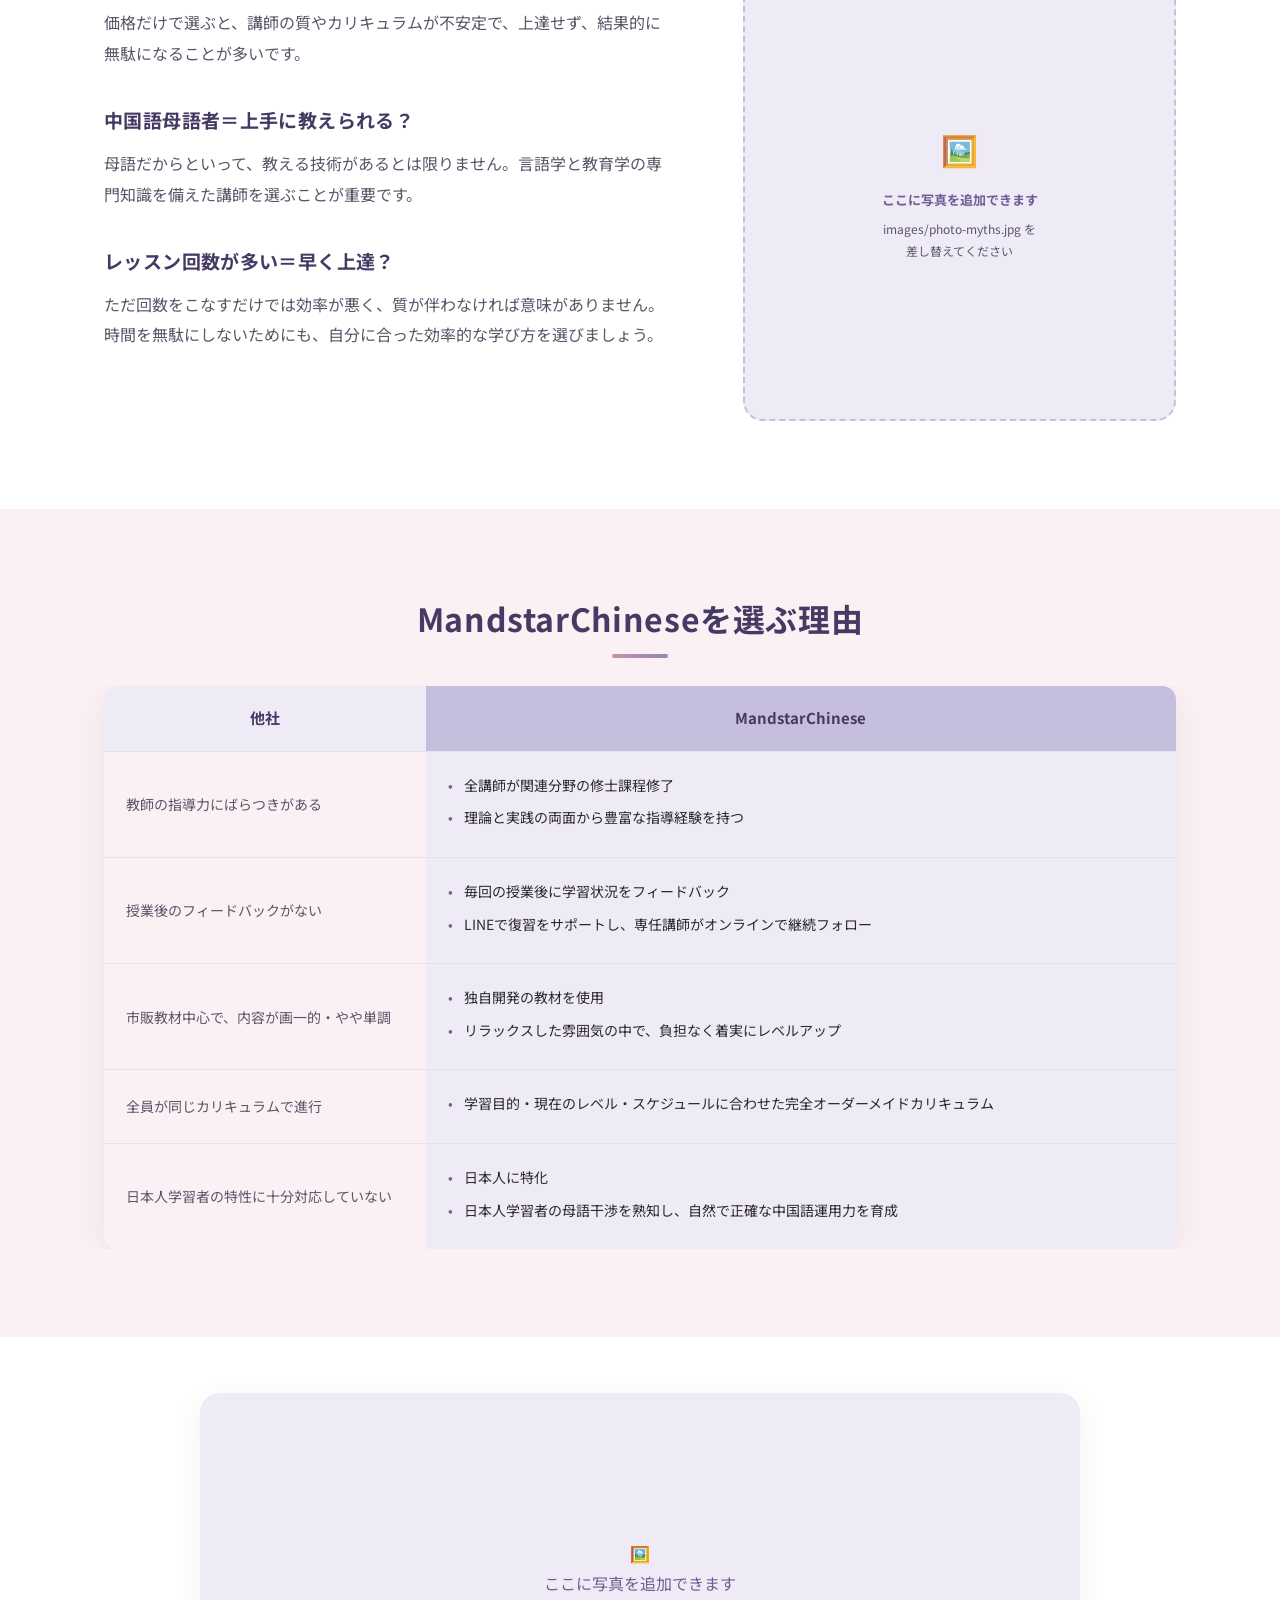
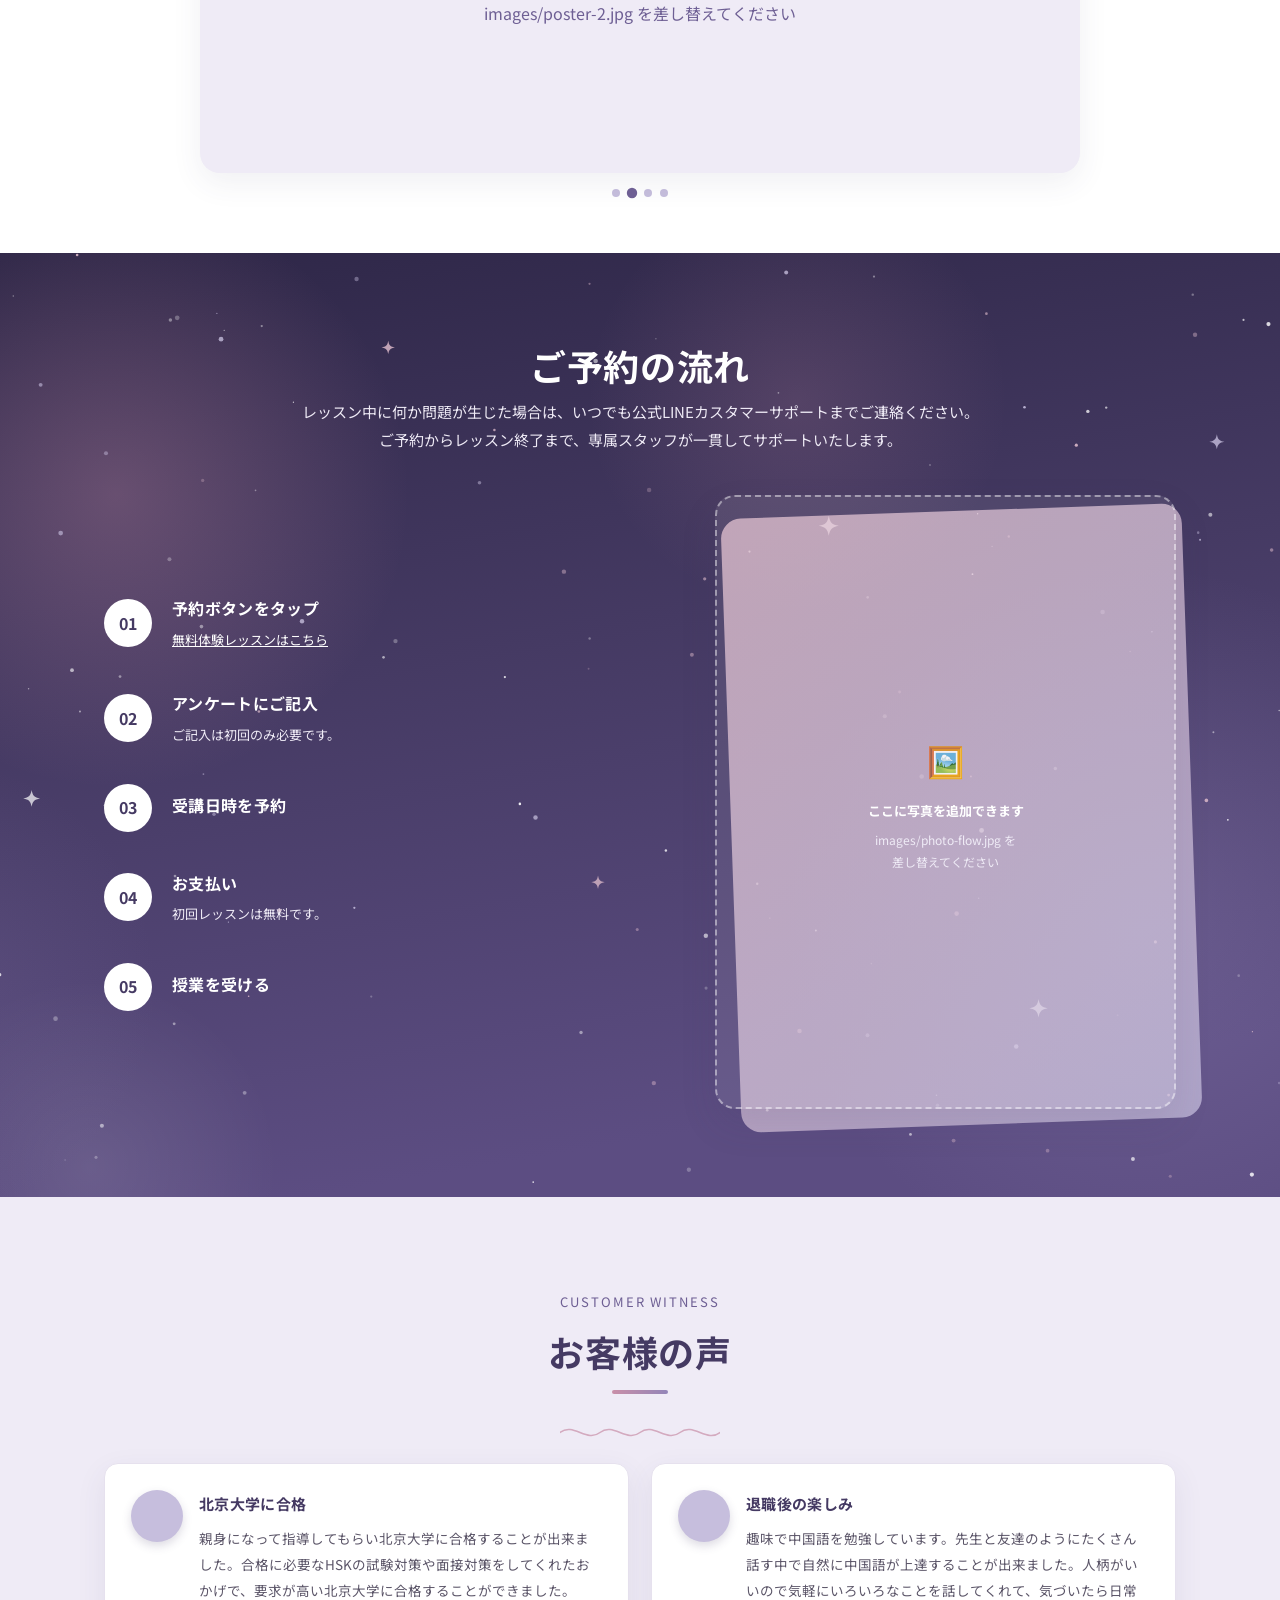
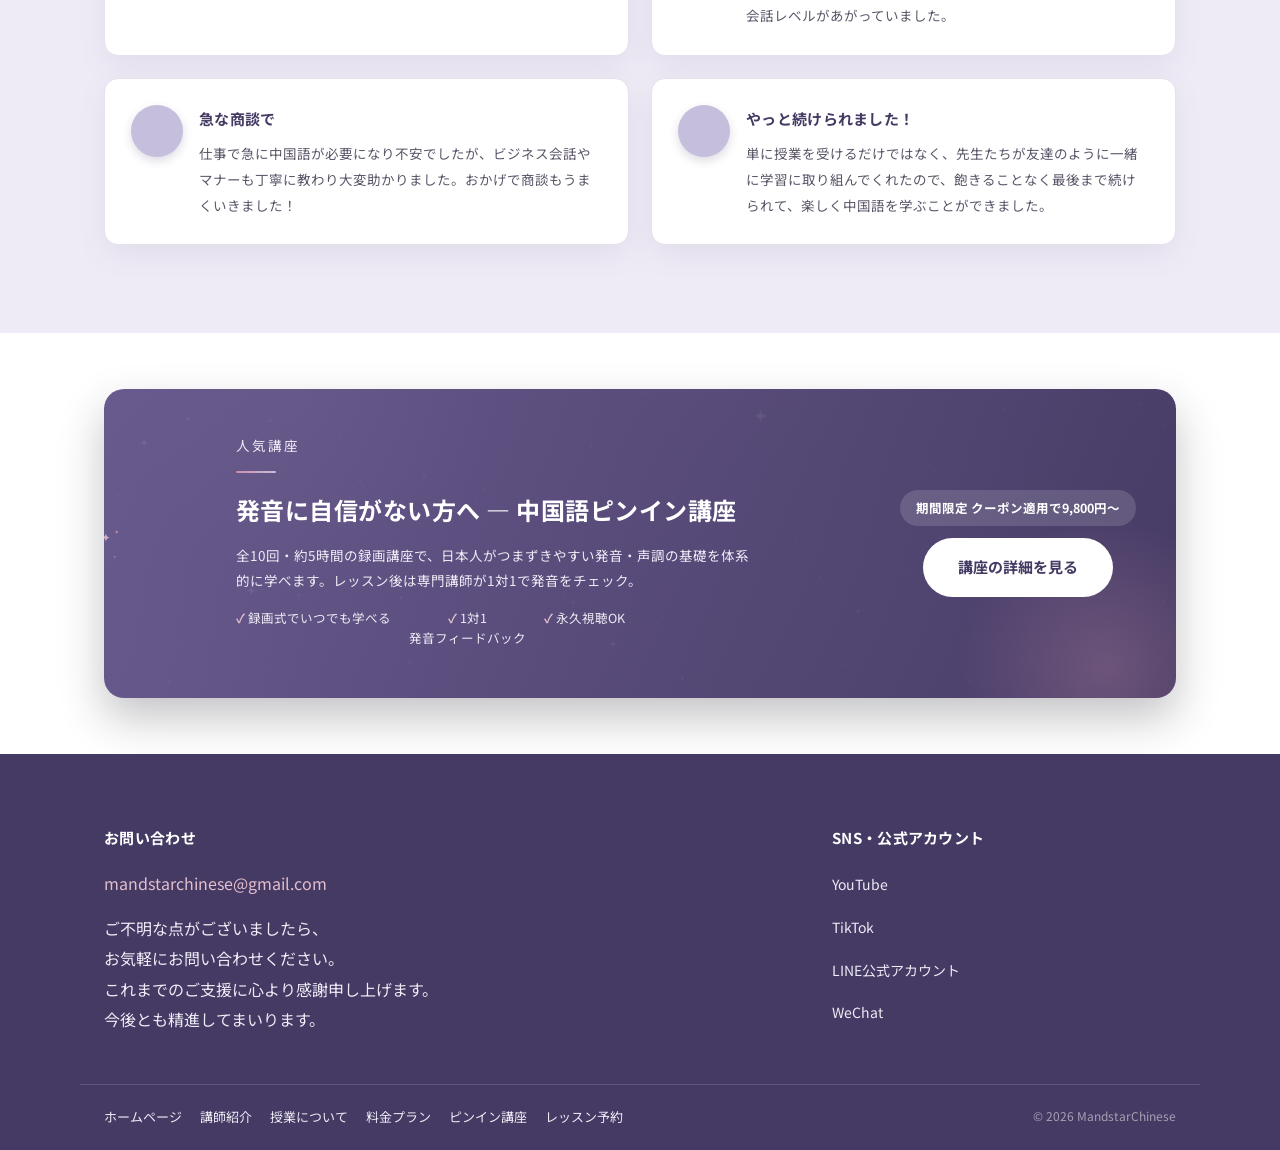
==== commit 40276544: "Add files via upload" ====
--- a/index.html
+++ b/index.html
@@ -65,7 +65,7 @@
     </div>
     <div class="stat-item">
       <div class="stat-num">1,000名</div>
-      <div class="stat-label">以上の生徒が実感！楽しく上達する</div>
+      <div class="stat-label">以上の生徒が実感！<br>楽しく上達する</div>
     </div>
     <div class="stat-item">
       <div class="stat-num">NO.1</div>
@@ -73,7 +73,7 @@
     </div>
     <div class="stat-item">
       <div class="stat-num">8年間</div>
-      <div class="stat-label">言語学を研究、専門的な指導に徹する</div>
+      <div class="stat-label">言語学を研究、<br>専門的な指導に徹する</div>
     </div>
   </div>
 </div>
@@ -384,7 +384,7 @@
         <p>全10回・約5時間の録画講座で、日本人がつまずきやすい発音・声調の基礎を体系的に学べます。レッスン後は専門講師が1対1で発音をチェック。</p>
         <div class="promo-points">
           <span>録画式でいつでも学べる</span>
-          <span>1対1発音フィードバック</span>
+          <span class="wrap-2">1対1<br>発音フィードバック</span>
           <span>永久視聴OK</span>
         </div>
       </div>
--- a/css/style.css
+++ b/css/style.css
@@ -552,7 +552,7 @@
   padding: 26px 26px 22px; font-size: 13.5px; color: var(--ink-600); text-align: center; margin-top: 20px;
 }
 .line-cta-box strong { color: var(--purple-900); }
-.line-cta-head { display: flex; align-items: center; gap: 16px; text-align: left; margin-bottom: 16px; }
+.line-cta-head { display: flex; flex-direction: column; align-items: center; gap: 10px; text-align: center; margin-bottom: 16px; }
 .line-cta-icon {
   width: 44px; height: 44px; flex-shrink: 0; border-radius: 50%;
   background: linear-gradient(135deg, var(--pink-500), var(--purple-500));
@@ -562,9 +562,6 @@
 .line-cta-step { font-size: 14px; color: var(--purple-900); line-height: 1.85; margin: 0; }
 .line-cta-divider { width: 32px; height: 2px; background: var(--pink-300); border-radius: 2px; margin: 0 auto 16px; }
 .line-cta-note { font-size: 12.5px; color: var(--ink-600); line-height: 1.8; }
-@media (max-width: 560px) {
-  .line-cta-head { flex-direction: column; align-items: center; text-align: center; gap: 10px; }
-}
 
 /* MandstarChinese本サイトへ誘導するミニ紹介カード */
 .course-about-cta {
@@ -652,7 +649,7 @@
 }
 .course-promo > * { position: relative; z-index: 1; }
 .course-promo .star-decor { top: 10px; right: 8%; width: 60px; }
-.course-promo .promo-eyebrow { display: block; position: relative; color: var(--pink-300); margin-bottom: 14px; padding-bottom: 14px; }
+.course-promo .promo-eyebrow { display: block; position: relative; color: var(--pink-300); font-size: 15.5px; margin-bottom: 14px; padding-bottom: 14px; }
 .course-promo .promo-eyebrow::after {
   content: ""; position: absolute; left: 0; bottom: 0; width: 40px; height: 2px;
   background: linear-gradient(90deg, var(--pink-500), var(--purple-300));
@@ -661,8 +658,9 @@
 .course-promo .promo-text { min-width: 0; flex: 1 1 320px; }
 .course-promo .promo-text h3 { color: var(--white); font-size: clamp(19px, 2.4vw, 24px); margin-bottom: 10px; }
 .course-promo .promo-text p { color: var(--purple-100); font-size: 13.5px; max-width: 520px; margin-bottom: 14px; }
-.course-promo .promo-points { display: flex; gap: 18px; flex-wrap: wrap; margin-bottom: 6px; }
-.course-promo .promo-points span { font-size: 12.5px; color: var(--purple-100); flex-shrink: 0; white-space: nowrap; }
+.course-promo .promo-points { display: flex; align-items: flex-start; gap: 18px; flex-wrap: wrap; margin-bottom: 6px; }
+.course-promo .promo-points span { font-size: 12.5px; color: var(--purple-100); flex-shrink: 0; white-space: nowrap; line-height: 1.6; }
+.course-promo .promo-points span.wrap-2 { white-space: normal; text-align: center; }
 .course-promo .promo-points span::before { content: "✓ "; color: var(--pink-300); font-weight: 700; }
 .course-promo .promo-cta { display: flex; flex-direction: column; align-items: center; gap: 12px; min-width: 0; flex-shrink: 0; }
 .course-promo .promo-price {
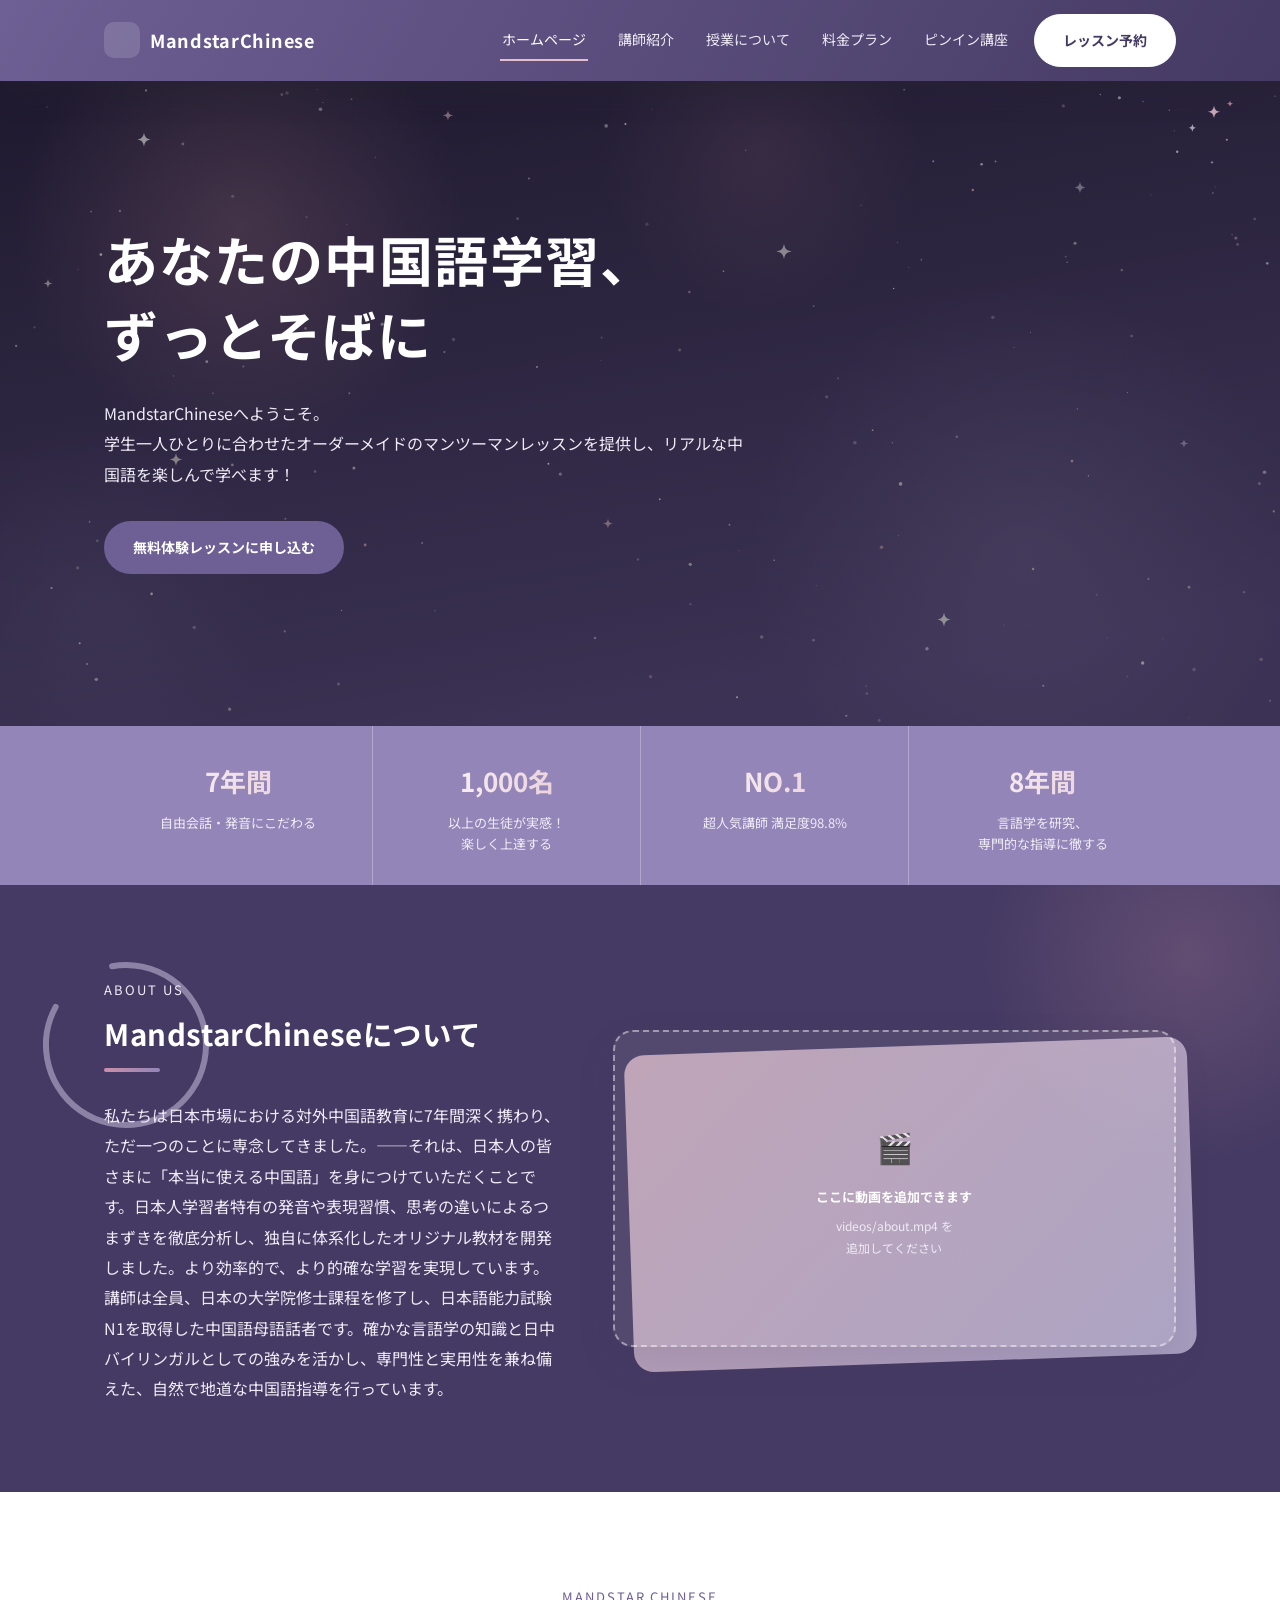
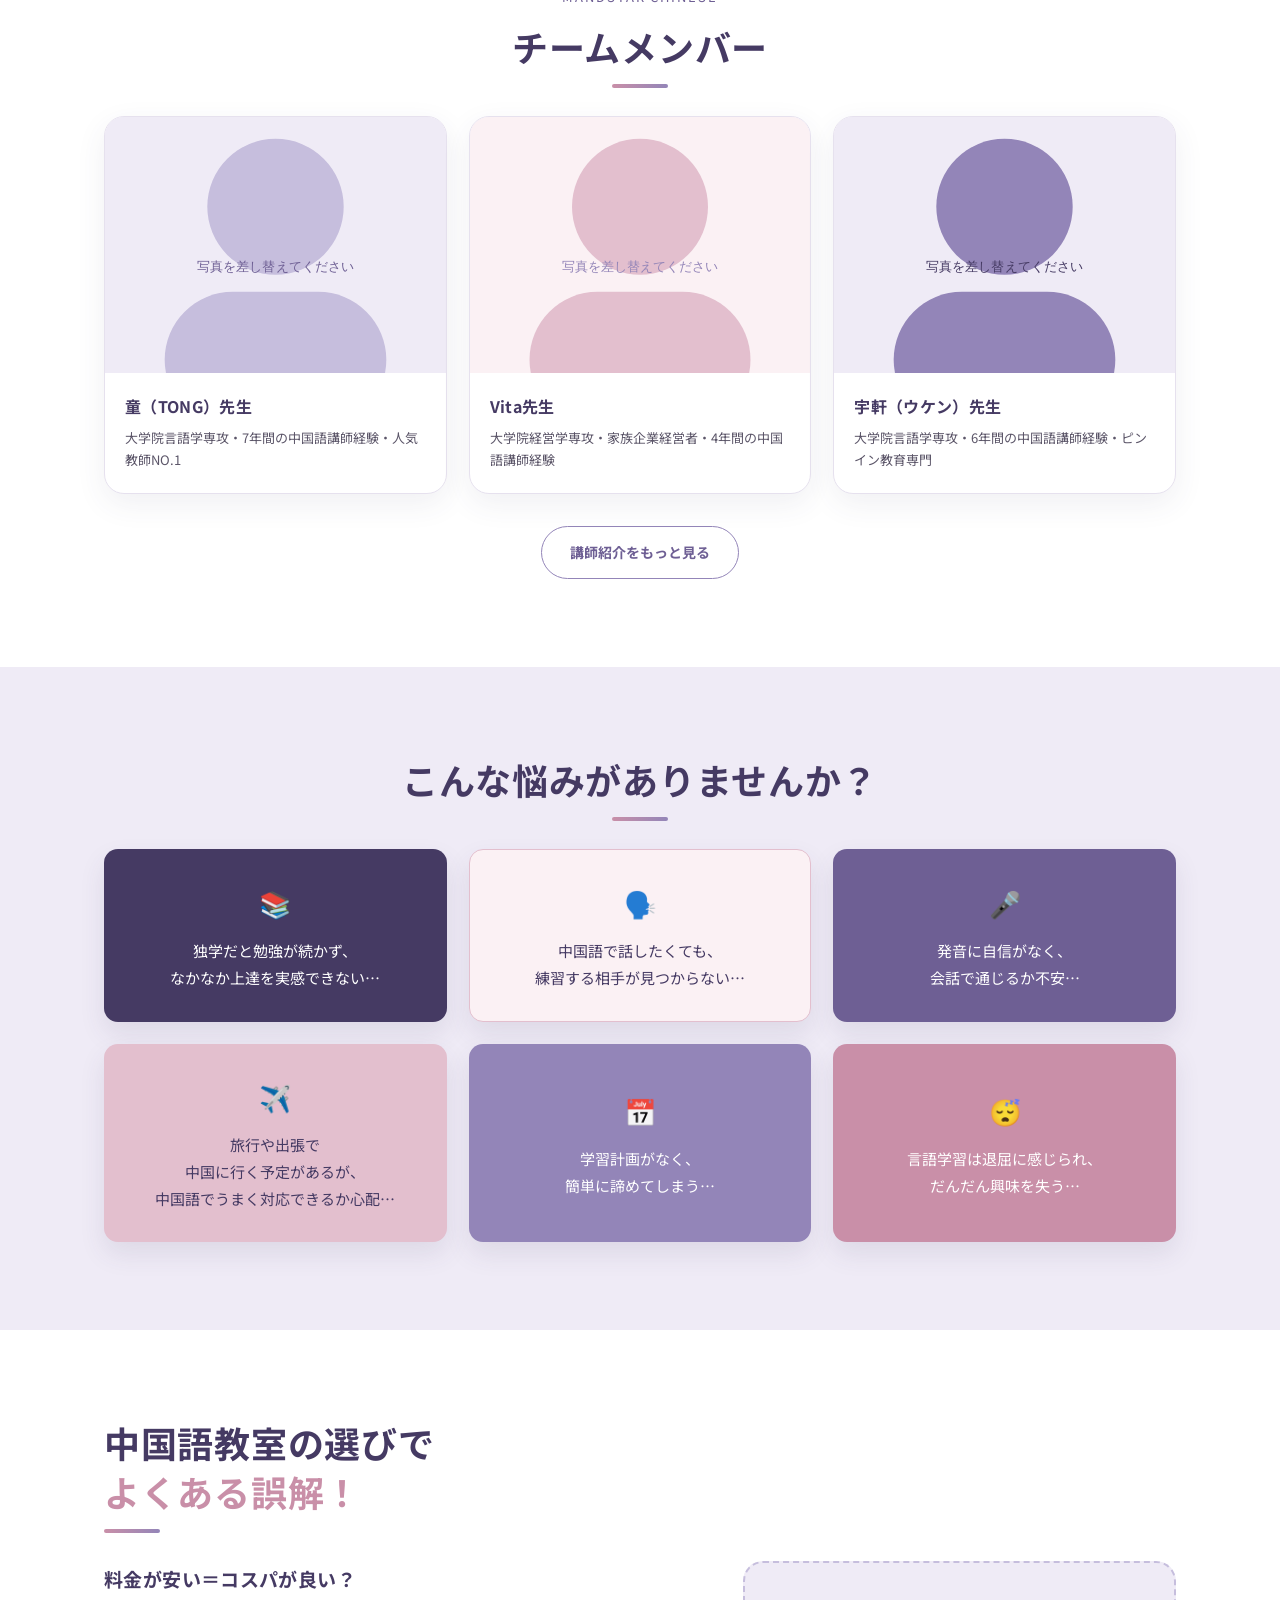
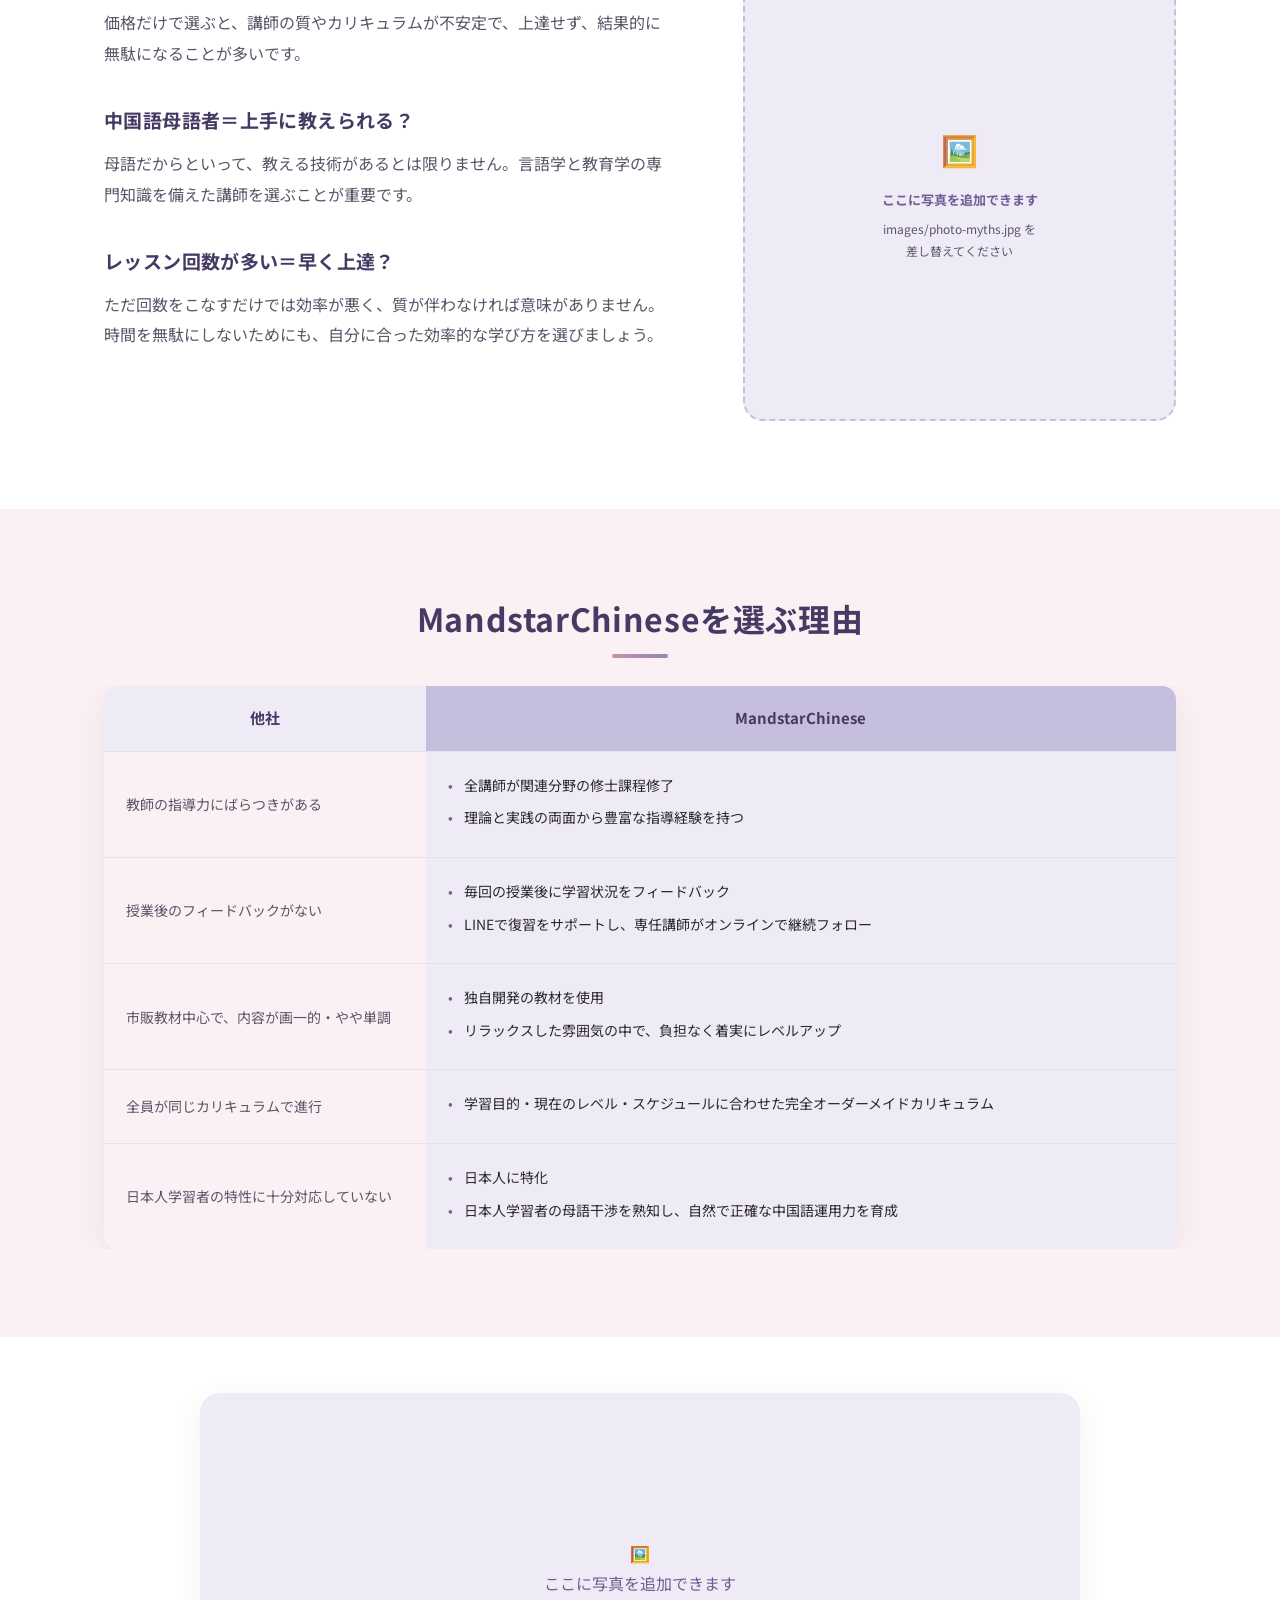
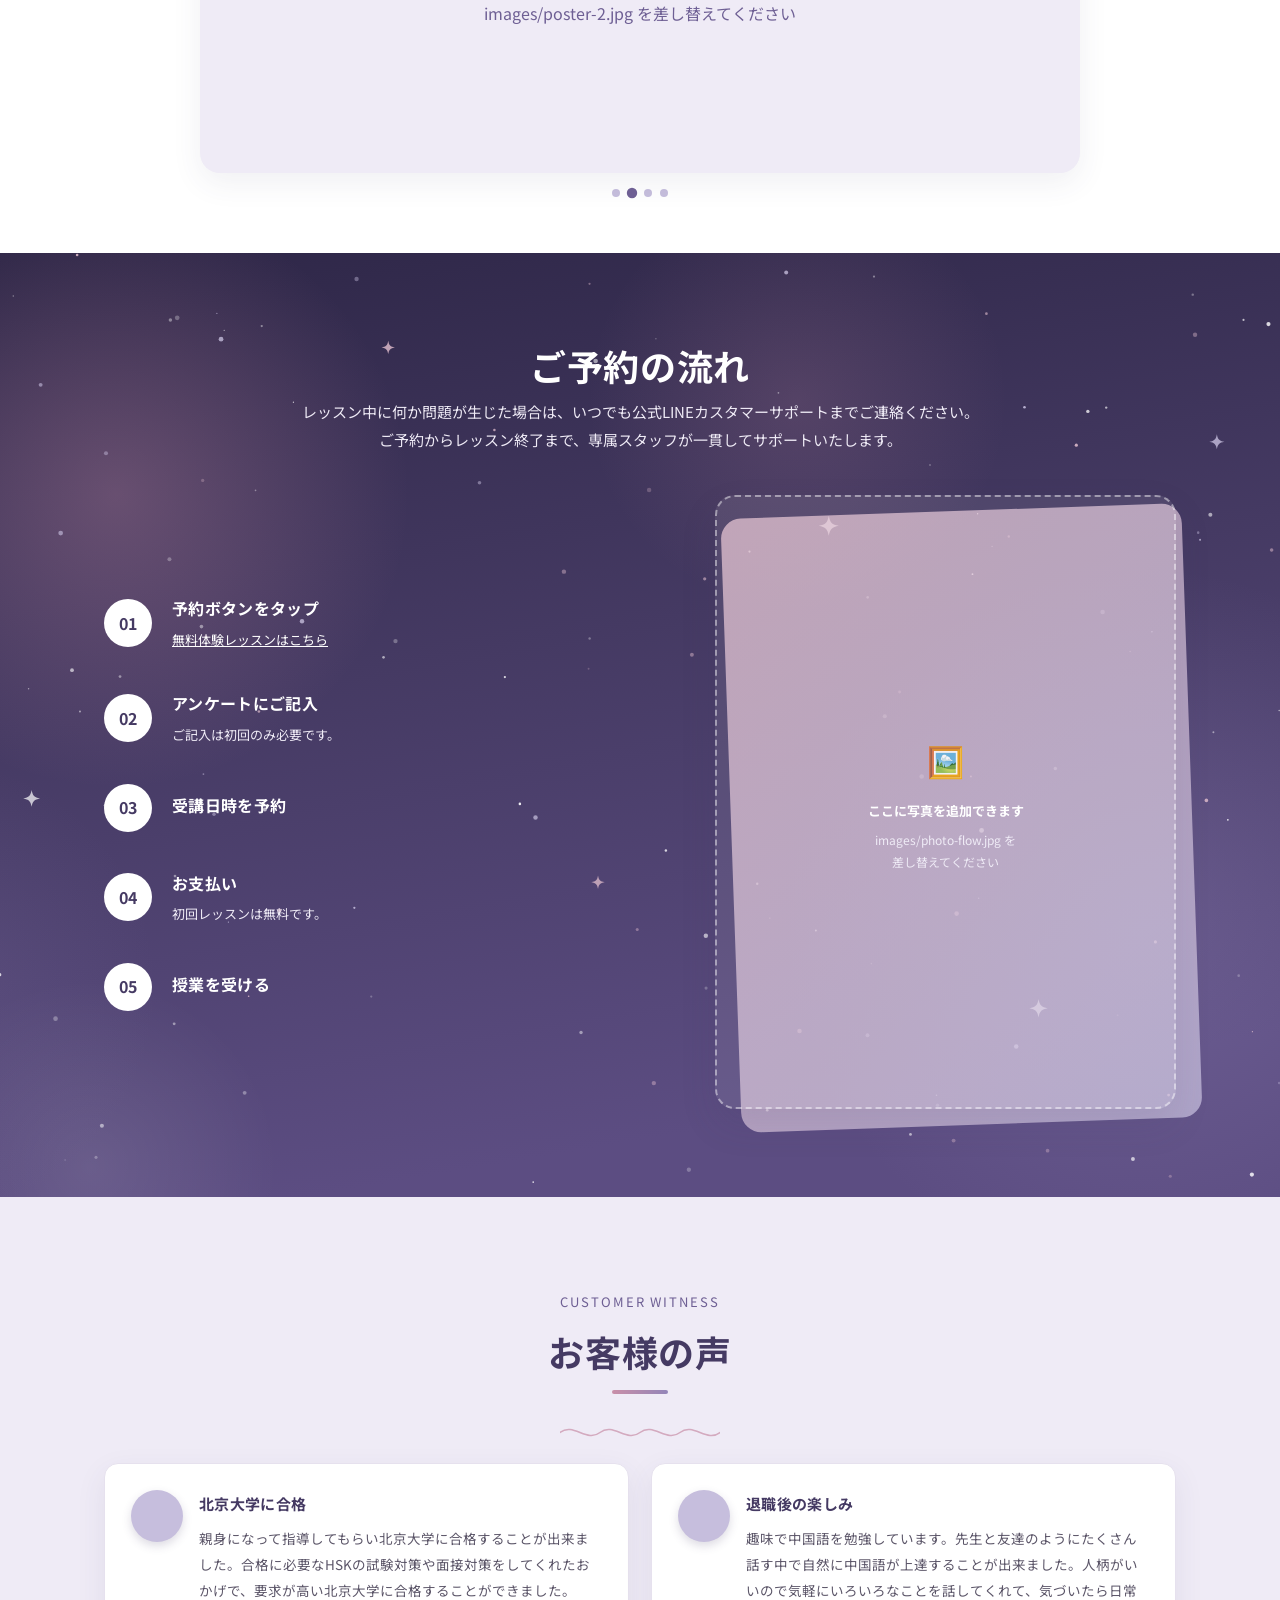
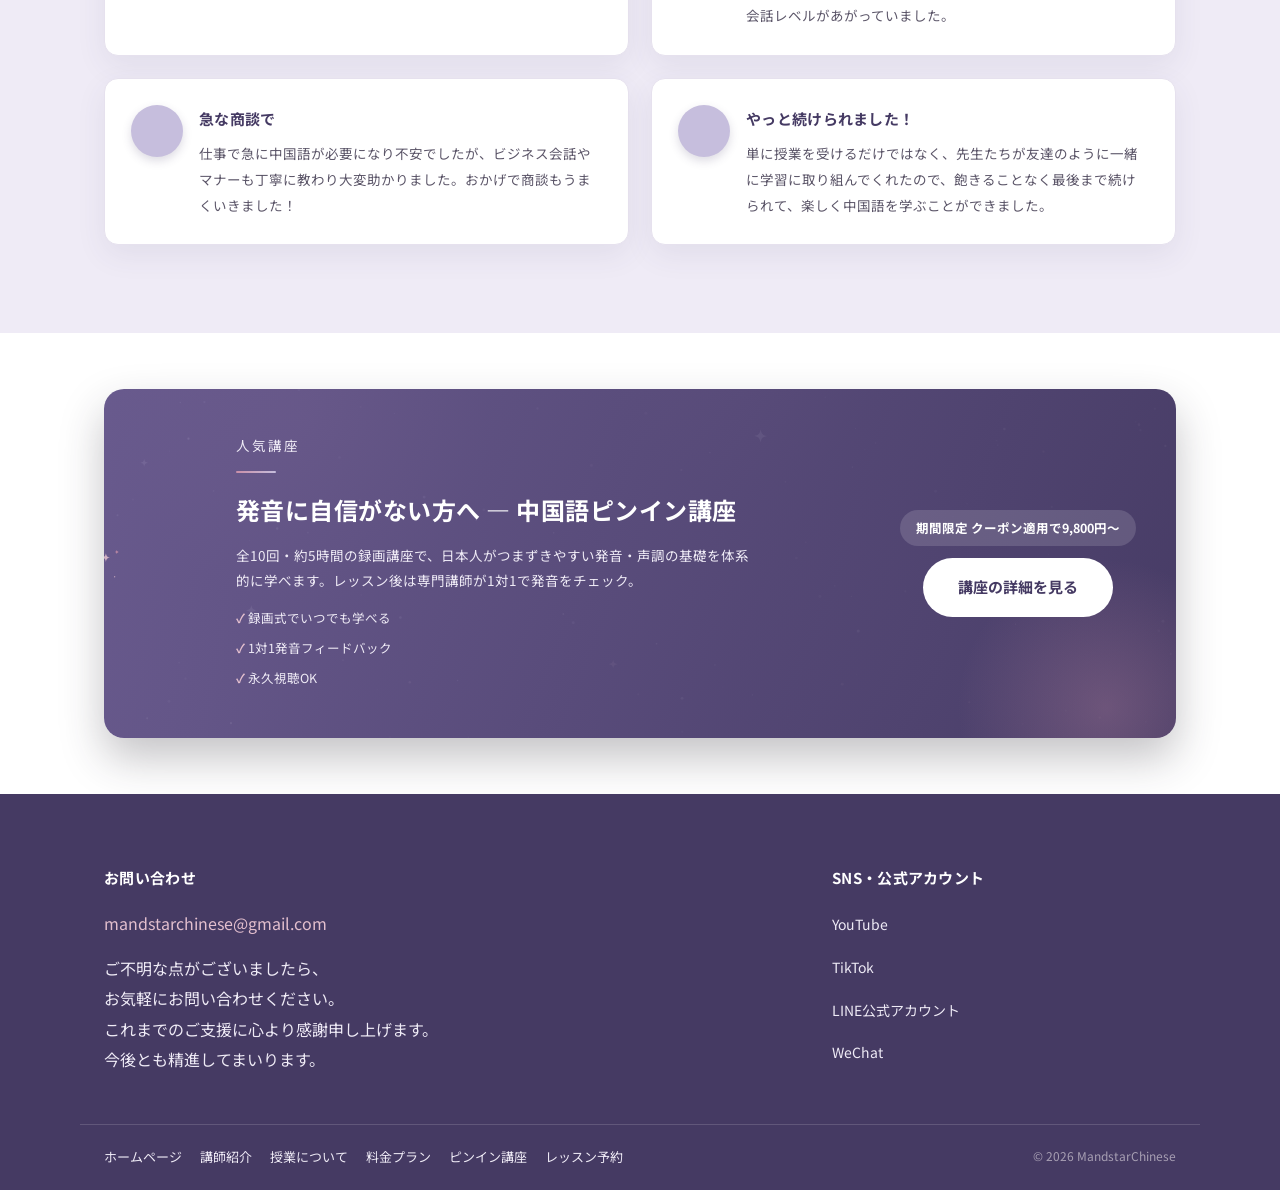
==== commit f4fae7b1: "Add files via upload" ====
--- a/index.html
+++ b/index.html
@@ -384,7 +384,7 @@
         <p>全10回・約5時間の録画講座で、日本人がつまずきやすい発音・声調の基礎を体系的に学べます。レッスン後は専門講師が1対1で発音をチェック。</p>
         <div class="promo-points">
           <span>録画式でいつでも学べる</span>
-          <span class="wrap-2">1対1<br>発音フィードバック</span>
+          <span>1対1発音フィードバック</span>
           <span>永久視聴OK</span>
         </div>
       </div>
--- a/css/style.css
+++ b/css/style.css
@@ -658,9 +658,8 @@
 .course-promo .promo-text { min-width: 0; flex: 1 1 320px; }
 .course-promo .promo-text h3 { color: var(--white); font-size: clamp(19px, 2.4vw, 24px); margin-bottom: 10px; }
 .course-promo .promo-text p { color: var(--purple-100); font-size: 13.5px; max-width: 520px; margin-bottom: 14px; }
-.course-promo .promo-points { display: flex; align-items: flex-start; gap: 18px; flex-wrap: wrap; margin-bottom: 6px; }
+.course-promo .promo-points { display: flex; flex-direction: column; align-items: flex-start; gap: 10px; margin-bottom: 6px; }
 .course-promo .promo-points span { font-size: 12.5px; color: var(--purple-100); flex-shrink: 0; white-space: nowrap; line-height: 1.6; }
-.course-promo .promo-points span.wrap-2 { white-space: normal; text-align: center; }
 .course-promo .promo-points span::before { content: "✓ "; color: var(--pink-300); font-weight: 700; }
 .course-promo .promo-cta { display: flex; flex-direction: column; align-items: center; gap: 12px; min-width: 0; flex-shrink: 0; }
 .course-promo .promo-price {
